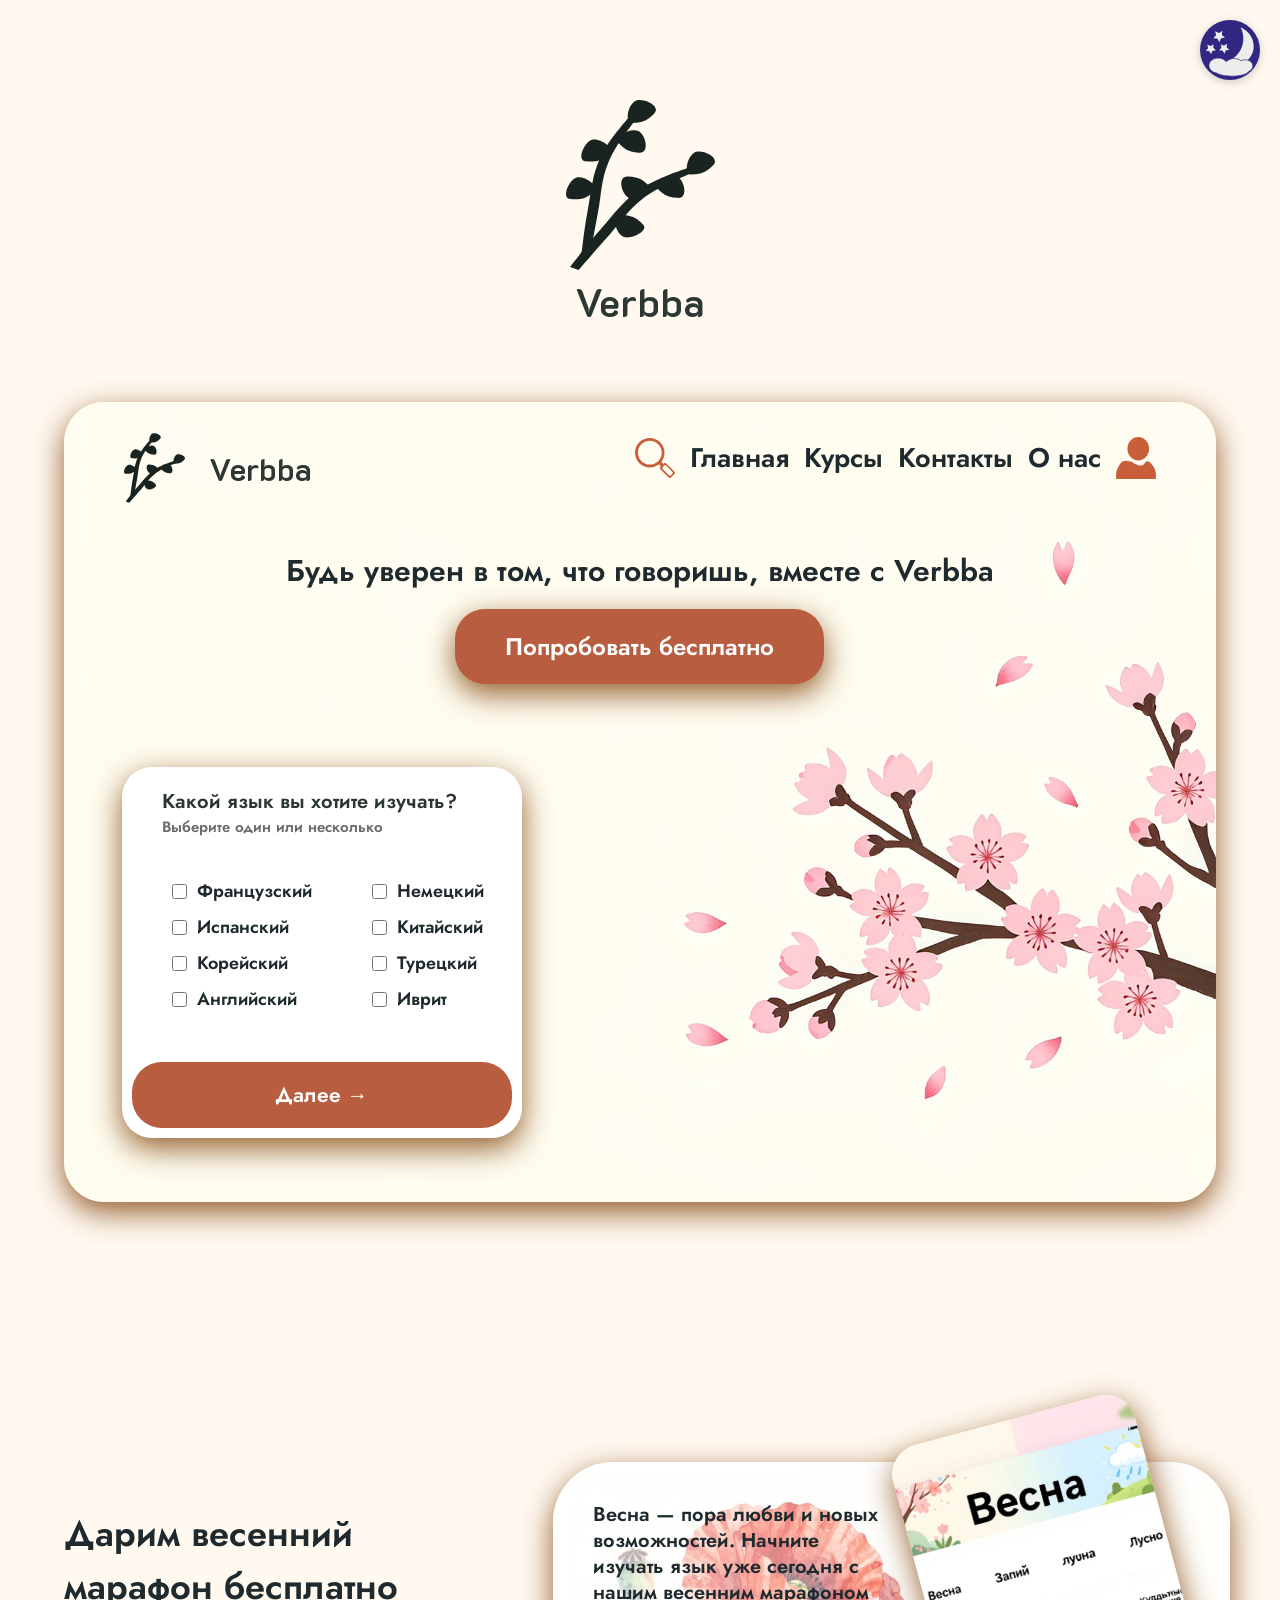
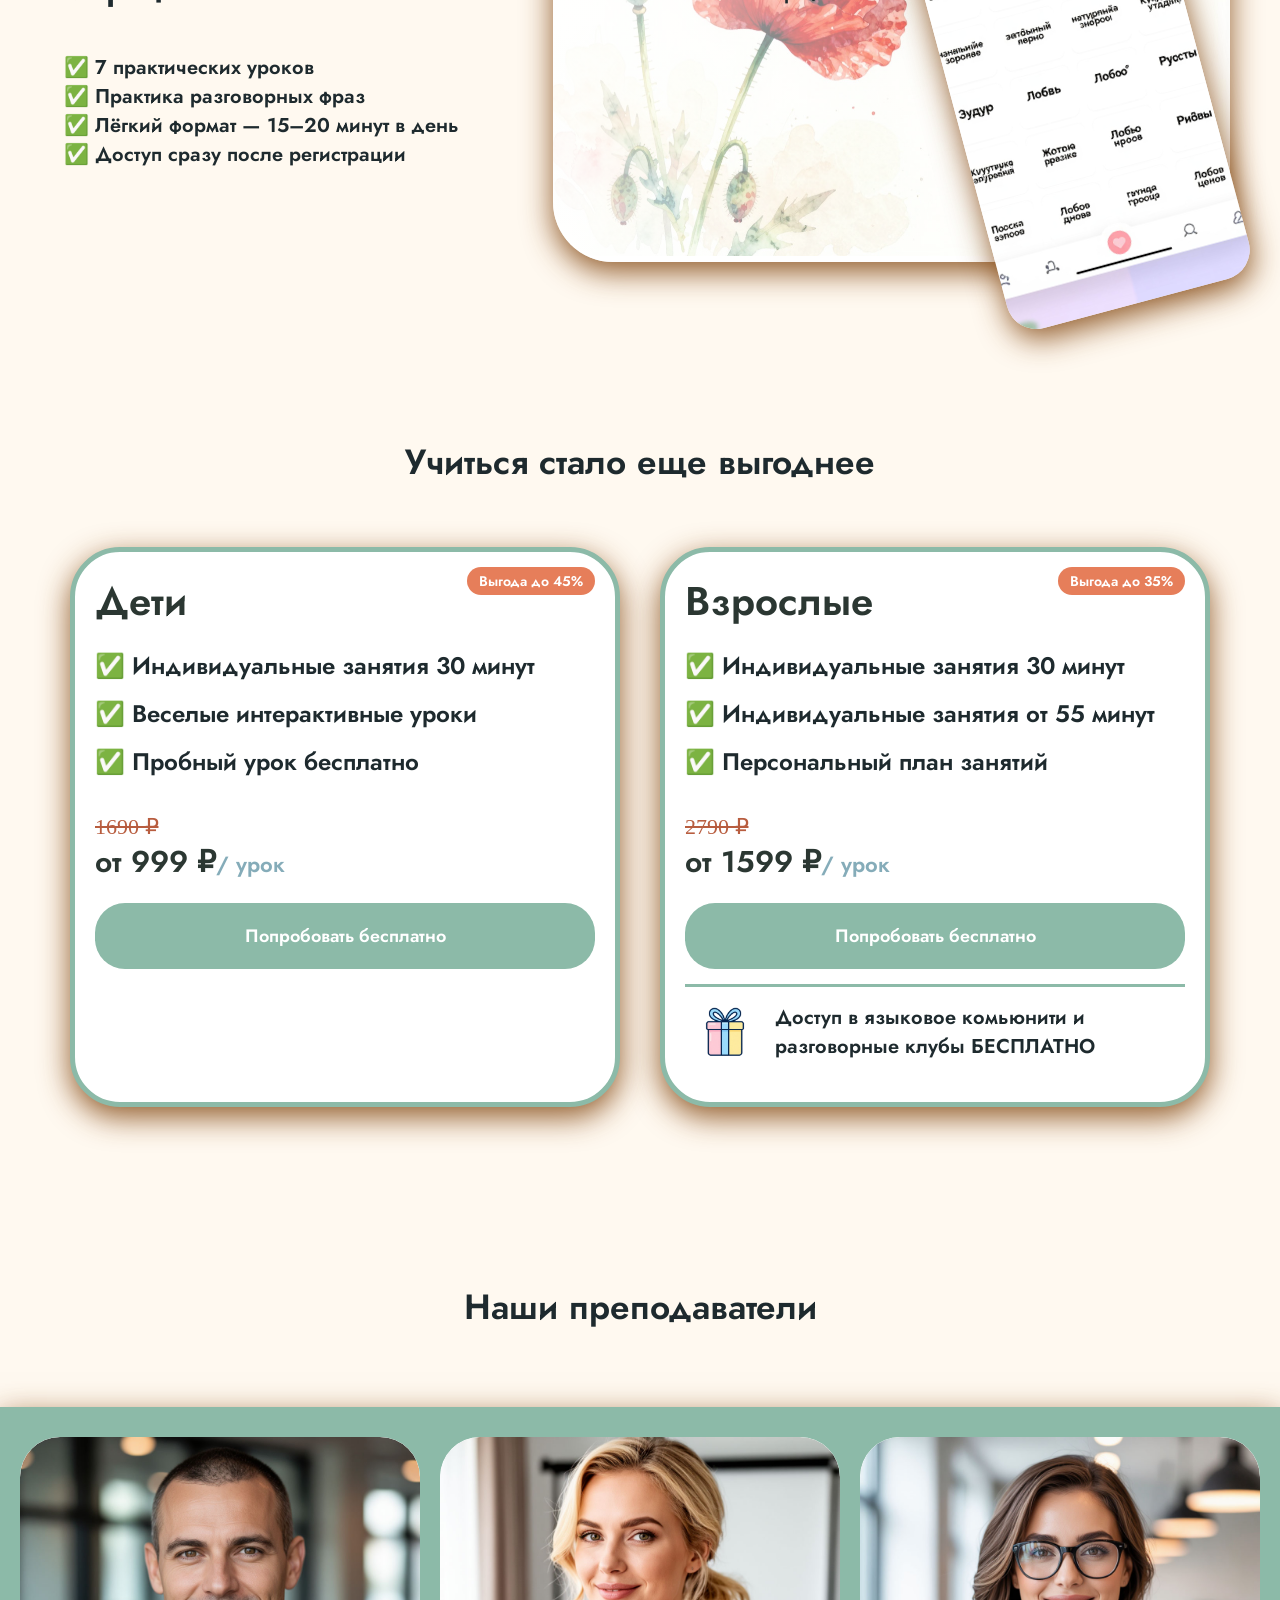
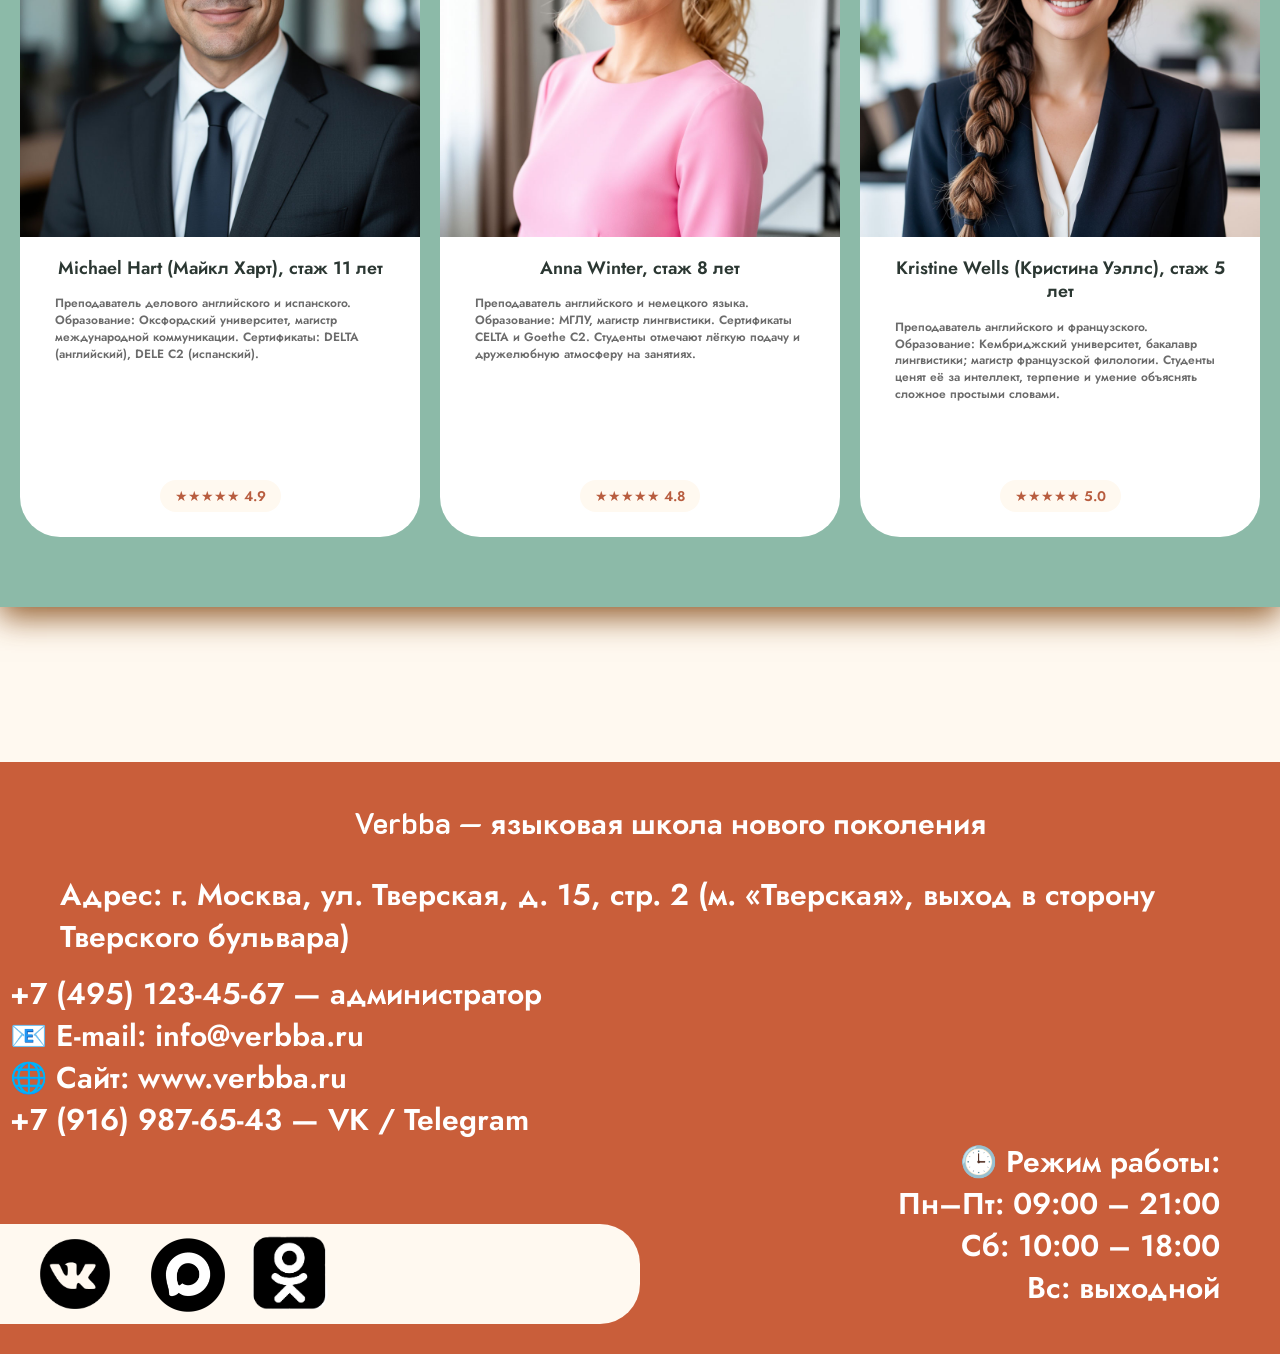
==== index.html @ 21a3dc84 "commit3" ====
<!DOCTYPE html>
<html lang="en">

<head>
    <meta charset="UTF-8">
    <meta name="viewport" content="width=device-width, initial-scale=1.0">
    <link rel="stylesheet" href="light/style.css" media="screen and (min-width: 1025px)">
    <link id="theme-css" rel="stylesheet" href="light/style.css">
    <link rel="stylesheet" href="light/tablet.css" media="screen and (min-width: 600px) and (max-width: 1024px)">
    <link rel="stylesheet" href="light/mobile.css" media="screen and (max-width: 599px)">
    
    <script src="tema.js"></script>
    <title>Майя Verbba~Главная</title>
</head>

<body>
    <img id="themeToggle" class="floating-theme-icon" src="img/vkltemn.svg" alt="Тема">

    <header>
        <div class="lakrica">
            <div class="logo"></div>
            <h1 class="name1">Verbba</h1>
        </div>
        <div class="hheadeer">
            <div class="navv">
                <div class="leftlogo">
                    <div class="logo2"></div>
                    <h2 class="name2">Verbba</h2>
                </div>
                <div class="burger-icon" id="burgerIcon">
                    <img src="img/burger.svg" alt="Меню">
                </div>
                <div class="navv-menu">
                    <ul>
                        <li><a href="#"><img src="img/searchh.svg"></a></li>
                        <li><a href="index.html">Главная</a></li>
                        <li><a href="courses.html">Курсы</a></li>
                        <li><a href="contact.html">Контакты</a></li>
                        <li><a href="aboutus.html">О нас</a></li>
                        <li><a href="person.html"><img src="img/usver.svg"></a></li>
                    </ul>
                </div>
            </div>

            <div id="menuPanel">
                <ul>
                    <li><a href="index.html">Главная</a></li>
                    <li><a href="courses.html">Курсы</a></li>
                    <li><a href="contact.html">Контакты</a></li>
                    <li><a href="aboutus.html">О нас</a></li>
                    <li><a href="person.html">Личный кабинет</a></li>
                </ul>
            </div>

            <div class="centcont">
                <h3 class="g">Будь уверен в том, что говоришь, вместе с Verbba</h3>
                <button class="poprob" onclick="location.href='person.html'">Попробовать бесплатно</button>
            </div>

            <div class="langform">
                <h4>Какой язык вы хотите изучать?</h4>
                <p class="subtitle">Выберите один или несколько</p>
                <div class="langrid">
                    <label class="checkboxx"><input type="checkbox" name="language" value="french"> Французский</label>
                    <label class="checkboxx"><input type="checkbox" name="language" value="german"> Немецкий</label>
                    <label class="checkboxx"><input type="checkbox" name="language" value="spanish"> Испанский</label>
                    <label class="checkboxx"><input type="checkbox" name="language" value="chinese"> Китайский</label>
                    <label class="checkboxx"><input type="checkbox" name="language" value="korean"> Корейский</label>
                    <label class="checkboxx"><input type="checkbox" name="language" value="turkish"> Турецкий</label>
                    <label class="checkboxx"><input type="checkbox" name="language" value="english"> Английский</label>
                    <label class="checkboxx"><input type="checkbox" name="language" value="hebrew"> Иврит</label>
                </div>
                <button class="next" onclick="location.href='courses.html'">Далее →</button>
            </div>
        </div>
    </header>

    <main>
        <div class="maraf">
            <div class="lefttxt">
                <h4 class="h4mar">Дарим весенний марафон бесплатно</h4>
                <div class="textt">
                    <p>✅ 7 практических уроков</p>
                    <p>✅ Практика разговорных фраз</p>
                    <p>✅ Лёгкий формат — 15–20 минут в день</p>
                    <p>✅ Доступ сразу после регистрации</p>
                </div>
            </div>
            <div class="marafon1">
                <div class="marafon2"></div>
                <div class="marafon-text">
                    <p>Весна — пора любви и новых возможностей. Начните изучать язык уже сегодня с нашим весенним
                        марафоном</p>
                </div>
            </div>
        </div>

        <h4 class="kartt">Учиться стало еще выгоднее</h4>
        <div class="kartochk">
            <div class="detikart1">
                <div class="flagg">Выгода до 45%</div>
                <h4 class="deti">Дети</h4>
                <div class="txtdeti">
                    <p>✅ Индивидуальные занятия 30 минут</p>
                    <p>✅ Веселые интерактивные уроки</p>
                    <p>✅ Пробный урок бесплатно</p>
                </div>
                <span class="zach">1690 ₽</span>
                <div class="price-group">
                    <span class="price">от 999 ₽</span>
                    <span class="urok">/ урок</span>
                </div>
                <button onclick="location.href='person.html'">Попробовать бесплатно</button>
            </div>
            <div class="vzroslkart2">
                <div class="flagg">Выгода до 35%</div>
                <div class="vzrosly">Взрослые</div>
                <div class="txtvz">
                    <p>✅ Индивидуальные занятия 30 минут</p>
                    <p>✅ Индивидуальные занятия от 55 минут</p>
                    <p>✅ Персональный план занятий</p>
                </div>
                <span class="zach">2790 ₽</span>
                <div class="price-group">
                    <span class="price">от 1599 ₽</span>
                    <span class="urok">/ урок</span>
                </div>
                <button onclick="location.href='person.html'">Попробовать бесплатно</button>
                <div class="fott">
                    <div class="gift"></div>
                    <p>Доступ в языковое комьюнити и разговорные клубы БЕСПЛАТНО</p>
                </div>
            </div>
        </div>

        <h4 class="tittleprep">Наши преподаватели</h4>
        <div class="prepsection">
            <div class="prepsection-track">
                <div class="prepkard">
                    <div class="prepphoto1"></div>
                    <div class="prepname">Michael Hart (Майкл Харт), стаж 11 лет</div>
                    <div class="prepnote">Преподаватель делового английского и испанского. Образование: Оксфордский
                        университет, магистр международной коммуникации. Сертификаты: DELTA (английский), DELE C2
                        (испанский).</div>
                    <div class="preprating">★★★★★ 4.9</div>
                </div>
                <div class="prepkard">
                    <div class="prepphoto2"></div>
                    <div class="prepname">Anna Winter, стаж 8 лет</div>
                    <div class="prepnote">Преподаватель английского и немецкого языка. Образование: МГЛУ, магистр
                        лингвистики. Сертификаты CELTA и Goethe C2. Студенты отмечают лёгкую подачу и дружелюбную
                        атмосферу на занятиях.</div>
                    <div class="preprating">★★★★★ 4.8</div>
                </div>
                <div class="prepkard">
                    <div class="prepphoto3"></div>
                    <div class="prepname">Kristine Wells (Кристина Уэллс), стаж 5 лет</div>
                    <div class="prepnote">Преподаватель английского и французского. Образование: Кембриджский
                        университет, бакалавр лингвистики; магистр французской филологии. Студенты ценят её за
                        интеллект, терпение и умение объяснять сложное простыми словами.</div>
                    <div class="preprating">★★★★★ 5.0</div>
                </div>
                <div class="prepkard">
                    <div class="prepphoto4"></div>
                    <div class="prepname">David Chen (Дэвид Чен), стаж 7 лет</div>
                    <div class="prepnote">Преподаватель китайского и английского языка. Образование: Пекинский
                        университет лингвистики. Сертификаты: HSK 6, TEFL. Студенты отмечают системный подход и
                        терпение.</div>
                    <div class="preprating">★★★★★ 4.9</div>
                </div>
                <div class="prepkard">
                    <div class="prepphoto5"></div>
                    <div class="prepname">Sophia Müller (София Мюллер), стаж 6 лет</div>
                    <div class="prepnote">Преподаватель немецкого и итальянского языка. Образование: Берлинский
                        университет им. Гумбольдта. Студенты ценят лёгкую подачу и индивидуальный подход.</div>
                    <div class="preprating">★★★★★ 4.7</div>
                </div>
            </div>
        </div>
    </main>

    <footer>
        <div class="footer-content">
            <p class="titlefoot">Verbba — языковая школа нового поколения</p>
            <p class="adress">Адрес: г. Москва, ул. Тверская, д. 15, стр. 2 (м. «Тверская», выход в сторону Тверского
                бульвара)</p>
            <p class="info">+7 (495) 123-45-67 — администратор<br>📧 E-mail: info@verbba.ru<br>🌐 Сайт:
                www.verbba.ru<br>+7 (916) 987-65-43 — VK / Telegram</p>
            <p class="rejim">🕒 Режим работы:<br>Пн–Пт: 09:00 – 21:00<br>Сб: 10:00 – 18:00<br>Вс: выходной</p>
        </div>
        <div class="lenta">
            <div class="VK"></div>
            <div class="Max"></div>
            <div class="odnokl"></div>
        </div>
    </footer>
</body>

</html>
---- light/style.css ----
* {
    margin: 0;
    padding: 0;
    box-sizing: border-box;
}

@font-face {
    font-family: 'k2d';
    src: url('../fonts/k2d-semibold.ttf') format('truetype');
    font-display: swap;
}

@font-face {
    font-family: 'jost';
    src: url('../fonts/jost-semibold.ttf') format('truetype');
    font-display: swap;
}

body {
    background-color: #FFF9F0;
    color: #1E2A2E;
    min-height: 100vh;
    display: flex;
    flex-direction: column;
    overflow-x: hidden;
}

.logo {
    background-image: url("../img/logosv.svg");
    width: 150px;
    height: 170px;
    background-position: center;
    background-repeat: no-repeat;
    background-size: contain;
    margin: 0 auto;
}

.navv-menu img,
.navv-menu2 img {
    width: 40px;
    height: auto;
    display: block;
    object-fit: contain;
}

/*--Одинаковая шапка для всего кроме главной--*/
.header2 {
    width: 100%;
    background: linear-gradient(135deg, rgba(255, 255, 255, 0.458), rgba(255, 255, 255, 0.501)), url('../img/landishy.jpeg');
    background-size: 100% auto;
    background-position: center top;
    background-repeat: no-repeat;
    padding: 30px 0;
}

.header2 .navv2 {
    max-width: 1400px;
    margin: 0 auto;
    padding: 0 20px;
    display: flex;
    align-items: center;
    justify-content: space-between;
    flex-wrap: wrap;
    gap: 20px;
}

.leftlogo2 {
    display: flex;
    align-items: center;
    gap: 15px;
}

.logo2 {
    background-image: url('../img/logosv.svg');
    height: 70px;
    width: 70px;
    background-repeat: no-repeat;
    background-size: contain;
}

.name2 {
    font-size: 32px;
    font-family: k2d;
    color: #2B3732;
}

.navv-menu2 ul {
    list-style: none;
    display: flex;
    gap: 25px;
    font-size: 20px;
    font-family: jost;
    padding: 0;
    margin: 0;
}

.navv-menu2 li {
    display: flex;
    align-items: center;
}

.navv-menu2 a {
    text-decoration: none;
    color: #1E2A2E;
}

.search-icon {
    width: 40px;
    height: 40px;
    background-image: url('../img/search.png');
    background-size: contain;
    background-repeat: no-repeat;
    background-position: center;
}

.user-icon {
    width: 40px;
    height: 40px;
    background-image: url('../img/user.png');
    background-size: contain;
    background-repeat: no-repeat;
    background-position: center;
}

/*Главная страница*/
.lakrica {
    text-align: center;
    margin-top: 100px;
    margin-bottom: 75px;
}

.lakrica img {
    width: 90px;
}

.name1 {
    font-family: k2d;
    color: #2B3732;
    font-size: 40px;
    margin-top: 5px;
}

.hheadeer {
    box-shadow: 0 10px 30px rgba(132, 71, 17, 0.884);
    background-image: url('../img/flowwii.png');
    height: 800px;
    width: 90%;
    margin: 55px auto;
    border-radius: 40px;
    background-repeat: no-repeat;
    background-size: cover;
    background-position: center;
    position: relative;
    display: flex;
    flex-direction: column;
}

/* навигация главной */
.navv {
    display: flex;
    align-items: center;
    justify-content: space-between;
    padding: 1px 30px 0 30px;
    flex-wrap: wrap;
}

.leftlogo {
    display: flex;
    align-items: center;
    gap: 15px;
    margin-top: 30px;
    margin-left: 30px;
}

.navv-menu ul {
    list-style: none;
    display: flex;
    gap: 15px;
    font-size: 27px;
    font-family: jost;
    margin-top: 10px;
    margin-right: 30px;
    padding: 0;
}

.navv-menu li {
    display: flex;
    align-items: center;
}

.navv-menu a {
    text-decoration: none;
    color: #1E2A2E;
}

/* центр главной */
.centcont {
    text-align: center;
    width: 70%;
    margin: 50px auto 0;
}

.g {
    font-size: 30px;
    font-family: jost;
    line-height: 1.2;
    margin-bottom: 15px;
}

.poprob {
    background-color: #B85D3F;
    color: white;
    border: none;
    padding: 20px 50px;
    margin-top: 5px;
    font-size: 24px;
    font-family: jost;
    border-radius: 30px;
    cursor: pointer;
    transition: background-color 0.3s;
    box-shadow: 0 10px 30px rgba(132, 71, 17, 0.884);
}

.poprob:hover {
    background-color: #9A4A32;
}

/* форма выбора языка на главной */
.langform {
    position: absolute;
    left: 5%;
    bottom: 8%;
    width: 40%;
    max-width: 400px;
    min-width: 200px;
    background: white;
    border-radius: 30px;
    padding: 10px;
    box-shadow: 0 10px 30px rgba(132, 71, 17, 0.884);
}

.langform h4 {
    font-family: jost;
    font-size: 20px;
    color: #2B3732;
    margin-top: 10px;
    margin-left: 30px;
}

.langform .subtitle {
    font-family: jost;
    font-size: 15px;
    color: #6B6B6B;
    margin-bottom: 5px;
    margin-left: 30px;
}

.langrid {
    display: flex;
    flex-wrap: wrap;
    gap: 10px 20px;
    margin-top: 40px;
    margin-bottom: 40px;
}

.checkboxx {
    display: flex;
    align-items: center;
    gap: 10px;
    font-family: jost;
    font-size: 18px;
    color: #1E2A2E;
    cursor: pointer;
    width: calc(50% - 10px);
}

.checkboxx input {
    margin-left: 40px;
    width: 15px;
    height: 15px;
    cursor: pointer;
    accent-color: #B85D3F;
}

.next {
    background-color: #B85D3F;
    color: white;
    border: none;
    padding: 18px 20px;
    margin-top: 10px;
    font-size: 21px;
    font-family: jost;
    border-radius: 30px;
    cursor: pointer;
    width: 100%;
    transition: background-color 0.3s;
}

.next:hover {
    background-color: #9A4A32;
}

/* марафон (главная) */
.maraf {
    margin: 125px auto;
    display: flex;
    gap: 60px;
    align-items: flex-start;
    justify-content: center;
}

.lefttxt {
    margin-left: 5%;
    margin-top: 125px;
    font-size: 20px;
    font-family: jost;
}

.h4mar {
    font-size: 36px;
}

.textt {
    margin-top: 40px;
}

.marafon1 {
    position: relative;
    background-color: #FFFFFF;
    background-image: url('../img/flowii.png');
    border-radius: 60px;
    width: 1000px;
    height: 400px;
    margin-right: 50px;
    margin-top: 80px;
    background-position: center;
    background-repeat: no-repeat;
    background-size: contain;
    box-shadow: 0 10px 30px rgba(132, 71, 17, 0.884);
}

.marafon1::before {
    content: '';
    position: absolute;
    top: 0;
    left: 0;
    width: 100%;
    height: 100%;
    background: linear-gradient(to right, rgba(255, 255, 255, 0.8), rgba(255, 255, 255, 0));
    border-radius: 60px;
    pointer-events: none;
}

.marafon2 {
    position: absolute;
    right: 5%;
    top: 50%;
    transform: translateY(-50%) rotate(-15deg);
    background-image: url('../img/phonemar');
    box-shadow: 0 10px 30px rgba(132, 71, 17, 0.884);
    background-size: cover;
    background-repeat: no-repeat;
    background-position: center;
    border-radius: 30px;
    pointer-events: none;
    z-index: 2;
    width: 250px;
    height: 500px;
}

.marafon-text {
    position: absolute;
    top: 40px;
    left: 40px;
    max-width: 300px;
    z-index: 30;
}

.marafon-text p {
    font-family: jost;
    font-size: 20px;
    color: #1E2A2E;
    line-height: 1.3;
    text-align: left;
    word-wrap: break-word;
}

/* карточки скидок (главная) */
.kartochk {
    margin-top: 60px;
    display: flex;
    justify-content: center;
    gap: 40px;
    flex-wrap: wrap;
}

.kartt {
    font-size: 35px;
    text-align: center;
    font-family: jost;
    margin-top: 175px;
}

.detikart1,
.vzroslkart2 {
    background-color: #FFFFFF;
    border: 5px solid #8CBAA8;
    border-radius: 50px;
    padding: 20px;
    width: 550px;
    height: 560px;
    box-shadow: 0 10px 30px rgba(132, 71, 17, 0.884);
    position: relative;
    display: flex;
    flex-direction: column;
}

.flagg {
    position: absolute;
    top: 15px;
    right: 20px;
    background-color: #E67E5A;
    color: white;
    padding: 4px 12px;
    border-radius: 40px;
    font-family: jost;
    font-size: 14px;
}

.deti,
.vzrosly {
    font-family: jost;
    font-size: 40px;
    color: #2B3732;
    margin-top: 0px;
    margin-left: 0;
    text-align: left;
}

.txtdeti p,
.txtvz p {
    font-family: jost;
    font-size: 24px;
    margin-top: 24px;
    line-height: 1.0;
    display: flex;
    align-items: center;
}

.zach {
    text-decoration: line-through;
    font-size: 22px;
    color: #B85D3F;
    display: block;
    margin-top: 40px;
}

.price-group {
    display: flex;
    align-items: baseline;
}

.price {
    font-family: jost;
    font-size: 30px;
    font-weight: bold;
    color: #2B3732;
}

.urok {
    font-family: jost;
    font-size: 22px;
    color: #85ACB9;
}

.detikart1 button,
.vzroslkart2 button {
    background-color: #8CBAA8;
    color: white;
    border: none;
    padding: 20px 30px;
    font-size: 18px;
    font-family: jost;
    border-radius: 30px;
    cursor: pointer;
    width: 100%;
    transition: background-color 0.3s;
    margin-top: 20px;
}

.detikart1 button:hover,
.vzroslkart2 button:hover {
    background-color: #7AA896;
}

.fott {
    margin-top: 15px;
    padding-top: 5px;
    border-top: 3px solid #8CBAA8;
    display: flex;
    align-items: center;
    gap: 10px;
    flex-wrap: wrap;
}

.gift {
    background-image: url('../img/giftt.png');
    width: 80px;
    height: 80px;
    background-size: contain;
    background-repeat: no-repeat;
}

.fott p {
    font-size: 20px;
    font-family: jost;
    flex: 1;
}

/* слайдер преподавателей */
.prepsection {
    margin: 75px 0;
    width: 100%;
    height: 800px;
    overflow-x: auto;
    overflow-y: hidden;
    scrollbar-width: thin;
    -webkit-overflow-scrolling: touch;
    background-color: #8CBAA8;
    padding: 30px 0 30px 20px;
    box-shadow: 0 10px 30px rgba(132, 71, 17, 0.884);
}

.tittleprep {
    font-size: 35px;
    text-align: center;
    font-family: jost;
    margin-top: 175px;
}

.prepsection-track {
    display: flex;
    flex-direction: row;
    gap: 20px;
    width: fit-content;
    padding-right: 20px;
}

.prepkard {
    flex-shrink: 0;
    width: 400px;
    height: 700px;
    background-color: #FFFFFF;
    border-radius: 40px;
    padding: 0 25px 25px 25px;
    text-align: center;
    overflow: hidden;
    display: flex;
    flex-direction: column;
}

.prepphoto1,.prepphoto2,.prepphoto3,.prepphoto4,.prepphoto5 {
    width: calc(100% + 50px);
    height: 400px;
    margin: 0 -25px 20px -25px;
    background-size: cover;
    background-position: center;
    background-repeat: no-repeat;
    border-radius: 40px 40px 0 0;
    flex-shrink: 0;
}

.prepphoto1 { background-image: url('../img/prepod1.jpg'); }
.prepphoto2 { background-image: url('../img/prepod2.jpg'); }
.prepphoto3 { background-image: url('../img/prepod3.jpg'); }
.prepphoto4 { background-image: url('../img/prepod4.jpg'); }
.prepphoto5 { background-image: url('../img/prepod5.jpg'); }

.prepname {
    font-family: jost;
    font-size: 18px;
    color: #2B3732;
    margin-bottom: 15px;
    line-height: 1.3;
    padding: 0 10px;
}

.prepnote {
    font-family: jost;
    font-size: 12px;
    color: #6B6B6B;
    margin-bottom: 20px;
    line-height: 1.4;
    text-align: left;
    padding: 0 10px;
    flex: 1;
}

.preprating {
    font-family: jost;
    font-size: 14px;
    color: #B85D3F;
    background-color: #FFF9F0;
    display: inline-block;
    padding: 6px 15px;
    border-radius: 30px;
    align-self: center;
}

/* ===== КУРСЫ ===== */
.coursses {
    max-width: none;
    margin: 80px auto;
}

.startsect {
    text-align: center;
    margin-bottom: 60px;
}

.tittlecours {
    font-family: jost;
    font-size: 54px;
    color: #2B3732;
    margin-bottom: 15px;
}

.courssub {
    font-family: jost;
    font-size: 30px;
    color: #6B6B6B;
}
.cursk {
    display: flex;
    flex-wrap: nowrap;
    justify-content: center;
    gap: 30px;
    overflow: visible;
    padding: 20px 0;
}

.karddcore {
    flex: 1 1 0;
    min-width: 280px;
    max-width: 480px;
    border-radius: 40px;
    padding: 40px;
    transition: transform 0.3s, box-shadow 0.3s;
    position: relative;
    background-size: cover;
    background-repeat: no-repeat;
    background-position: center;
    box-shadow: 0 10px 30px rgba(132, 71, 10, 0.84);
    height: auto;
    min-height: 600px;
}

.karddcore:hover {
    transform: scale(1.02);
    box-shadow: 0 15px 40px rgba(132, 71, 10, 0.9);
}

.eng1 { background: linear-gradient(rgba(224,255,252,0.5), rgba(210,234,255,0.5)), url(../img/english); background-size: cover; background-position: center; background-repeat: no-repeat; }
.eng2 { background: linear-gradient(rgba(224,255,252,0.5), rgba(210,234,255,0.5)), url(../img/eng2); background-size: cover; background-position: center; background-repeat: no-repeat; }
.eng3 { background: linear-gradient(rgba(224,255,252,0.5), rgba(210,234,255,0.5)), url(../img/eng3); background-size: cover; background-position: center; background-repeat: no-repeat; }
.chin1 { background: linear-gradient(rgba(224,255,252,0.5), rgba(210,234,255,0.5)), url(../img/chin1.avif); background-size: cover; background-position: center; background-repeat: no-repeat; }
.chin2 { background: linear-gradient(rgba(224,255,252,0.5), rgba(210,234,255,0.5)), url(../img/chin2.avif); background-size: cover; background-position: center; background-repeat: no-repeat; }
.chin3 { background: linear-gradient(rgba(224,255,252,0.5), rgba(210,234,255,0.5)), url(../img/chin3.avif); background-size: cover; background-position: center; background-repeat: no-repeat; }
.deutsch { background: linear-gradient(rgba(224,255,252,0.5), rgba(210,234,255,0.5)), url(../img/deutsch.avif); background-size: cover; background-position: center; background-repeat: no-repeat; }
.france { background: linear-gradient(rgba(224,255,252,0.5), rgba(210,234,255,0.5)), url(../img/france.avif); background-size: cover; background-position: center; background-repeat: no-repeat; }
.korea { background: linear-gradient(rgba(224,255,252,0.5), rgba(210,234,255,0.5)), url(../img/korea.avif); background-size: cover; background-position: center; background-repeat: no-repeat; }

.langcore {
    font-family: jost;
    font-size: 34px;
    color: #2B3732;
    margin-bottom: 15px;
}

.lvlcore {
    font-family: jost;
    font-size: 26px;
    color: #B85D3F;
}

.notecore p {
    font-family: jost;
    font-size: 26px;
    color: #243829;
    line-height: 1.1;
}

.pricecore {
    margin: 20px 0 20px;
    display: flex;
    align-items: baseline;
    flex-wrap: wrap;
}

.intprice {
    font-family: jost;
    font-size: 32px;
    font-weight: bold;
    color: #2B3732;
}

.droburok {
    font-family: jost;
    font-size: 24px;
    color: #6B6B6B;
}

.zapissbtn {
    background-color: #B85D3F;
    color: white;
    border: none;
    padding: 20px 20px;
    font-size: 28px;
    font-family: jost;
    border-radius: 40px;
    cursor: pointer;
    width: 90%;
    display: block;
    position: absolute;
    bottom: 50px;
    left: 30px;
}

.zapissbtn:hover {
    background-color: #9A4A32;
}

/* широкий блок китайского */
.chinaas {
    background: linear-gradient(135deg, #8CBAA8 0%, #6B9A86 100%);;
    padding: 60px 20px;
}
.contchina {
    max-width: 1400px;
    margin: 0 auto;
    text-align: center;
}
.tittlechina {
    font-family: jost;
    font-size: 42px;
    color: #FFFFFF;
    margin-bottom: 20px;
}
.whynote {
    font-family: jost;
    font-size: 30px;
    color: #FFF9F0;
    max-width: 1200px;
    margin: 0 auto 50px;
    line-height: 1.5;
}
.chiness {
    display: flex;
    flex-wrap: wrap;
    justify-content: center;
    gap: 40px;
    max-width: none;
}

/*Контакты*/
.contactpage {
    padding: 60px 0 0 0;
}
.contactboxx {
    max-width: 1200px;
    margin: 0 auto;
    display: flex;
    flex-wrap: wrap;
    justify-content: space-between;
    gap: 60px;
    padding: 0 20px;
}
.continfo {
    flex: 1;
    min-width: 280px;
}
.conttittle {
    font-family: jost;
    font-size: 48px;
    color: #2B3732;
    margin-bottom: 15px;
}
.contsub {
    font-family: jost;
    font-size: 18px;
    color: #6B6B6B;
    margin-bottom: 40px;
}
.infocont {
    margin-bottom: 40px;
}
.infotxt {
    margin-bottom: 25px;
}
.infolablee {
    font-family: jost;
    font-size: 14px;
    color: #85ACB9;
    margin-bottom: 5px;
}
.infoval {
    font-family: jost;
    font-size: 18px;
    color: #1E2A2E;
    margin-bottom: 5px;
}
.contactform {
    flex: 1;
    min-width: 280px;
    background-color: #FFFFFF;
    padding: 40px;
    border-radius: 30px;
    box-shadow: 0 10px 30px rgba(132, 71, 17, 0.1);
    border: 1px solid #E0D6C8;
}
.formtittle {
    font-family: jost;
    font-size: 32px;
    color: #2B3732;
    margin-bottom: 25px;
}
.forminput, .formtxtt {
    width: 100%;
    padding: 14px 18px;
    margin-bottom: 20px;
    font-family: jost;
    font-size: 16px;
    border: 1px solid #E0D6C8;
    border-radius: 20px;
    background-color: #FFF9F0;
    transition: border-color 0.3s;
}

.formbtn {
    background-color: #B85D3F;
    color: white;
    border: none;
    padding: 14px 28px;
    font-size: 18px;
    font-family: jost;
    border-radius: 40px;
    cursor: pointer;
    width: 100%;
    transition: background-color 0.3s;
}
.formbtn:hover {
    background-color: #9A4A32;
}

/*О нас*/
.aboutpage {
    max-width: 1400px;
    margin: 60px auto;
    padding: 0 20px;
}

.aboutblock1 {
    text-align: center;
    margin-bottom: 80px;
}

.tittleabout {
    font-family: jost;
    font-size: 52px;
    color: #2B3732;
    margin-bottom: 20px;
}

.aboutsub {
    font-family: jost;
    font-size: 20px;
    color: #6B6B6B;
    max-width: 900px;
    margin: 0 auto;
    line-height: 1.6;
}

.whysec {
    margin-bottom: 80px;
}

.tittlewhy {
    font-family: jost;
    font-size: 42px;
    color: #2B3732;
    text-align: center;
    margin-bottom: 50px;
}

.prosss {
    display: flex;
    flex-wrap: wrap;
    justify-content: center;
    gap: 40px;
}

.proscard {
    flex: 1;
    min-width: 280px;
    max-width: 380px;
    background-color: #FFFFFF;
    border-radius: 30px;
    padding: 35px;
    text-align: center;
    box-shadow: 0 10px 30px rgba(132, 71, 10, 0.84);
    transition: transform 0.3s;
}

.proscard:hover {
    transform: translateY(-5px);
}

.iconpros {
    font-size: 52px;
    margin-bottom: 20px;
}

.prostittle {
    font-family: jost;
    font-size: 24px;
    color: #2B3732;
    margin-bottom: 15px;
}

.kardtxt {
    font-family: jost;
    font-size: 16px;
    color: #6B6B6B;
    line-height: 1.5;
}

/* Отзывы */
.scrollotsuvy {
    margin: 80px 0;
    background-color: #8CBAA8;
    padding: 60px 20px;
}

.tittleotsuvy {
    font-family: jost;
    font-size: 42px;
    color: #FFFFFF;
    text-align: center;
    margin-bottom: 40px;
}

.contscroll {
    width: 100%;
    overflow-x: auto;
    overflow-y: hidden;
    scrollbar-width: thin;
    -webkit-overflow-scrolling: touch;
}

.contscroll::-webkit-scrollbar {
    height: 8px;
}

.contscroll::-webkit-scrollbar-track {
    background: #FFF9F0;
    border-radius: 10px;
}

.contscroll::-webkit-scrollbar-thumb {
    background: #6B9A86;
    border-radius: 10px;
}

.conttrakt {
    display: flex;
    flex-direction: row;
    gap: 30px;
    width: fit-content;
    padding: 0 20px;
}

.kardots {
    flex-shrink: 0;
    width: 350px;
    background-color: #FFFFFF;
    border-radius: 30px;
    padding: 30px;
    text-align: center;
    box-shadow: 0 10px 30px rgba(132, 71, 10, 0.84);
}

.cardhead {
    margin-bottom: 15px;
}

.iconuskard {
    width: 80px;
    height: 80px;
    margin: 0 auto 20px;
    background-image: url('../img/user.png');
    background-size: cover;
    background-position: center;
    background-repeat: no-repeat;
    border-radius: 50%;
}

.otsname h3 {
    font-family: jost;
    font-size: 22px;
    color: #2B3732;
    margin-bottom: 10px;
}

.txtots {
    font-family: jost;
    font-size: 14px;
    color: #1E2A2E;
    line-height: 1.5;
    margin-bottom: 15px;
}

.ratots {
    font-family: jost;
    font-size: 16px;
    color: #B85D3F;
}

/*Личный кабинет*/
.person {
    min-height: 70vh;
    display: flex;
    align-items: center;
    justify-content: center;
    padding: 60px 20px;
}

.forms-container {
    max-width: 800px;
    width: 100%;
    margin: 0 auto;
    display: flex;
    flex-wrap: wrap;
    gap: 40px;
    justify-content: center;
}

.formlogin, .formregister {
    flex: 2;
    min-width: 300px;
}

.logcard, .regcard {
    background-color: #FFFFFF;
    border-radius: 30px;
    padding: 40px;
    box-shadow: 0 10px 30px rgba(132, 71, 10, 0.84);
    height: 100%;
}
.tittlelog, .tittlereg {
     font-family: jost;
    font-size: 32px;
    color: #2B3732;
    text-align: center;
    margin-bottom: 10px;
}
.tittlecardlog, .tittlecardreg {
    font-family: jost;
    font-size: 32px;
    color: #2B3732;
    text-align: center;
    margin-bottom: 10px;
}

.allinputlog, .allinputreg {
    margin-bottom: 20px;
}

.allinputlog label, .allinputreg label {
    display: block;
    font-family: jost;
    font-size: 14px;
    color: #2B3732;
    margin-bottom: 6px;
}

.loginput, .reginput {
    width: 100%;
    padding: 12px 16px;
    font-family: jost;
    font-size: 15px;
    border: 1px solid #E0D6C8;
    border-radius: 20px;
    background-color: #FFF9F0;
    color: #1E2A2E;
    transition: border-color 0.3s;
}

.loginput:focus, .reginput:focus {
    outline: none;
    border-color: #B85D3F;
}

.submitlog, .submitreg {
    background-color: #B85D3F;
    color: white;
    border: none;
    padding: 12px 20px;
    font-size: 16px;
    font-family: jost;
    border-radius: 40px;
    cursor: pointer;
    width: 100%;
    transition: background-color 0.3s;
    margin-top: 10px;
}

.submitlog:hover, .submitreg:hover {
    background-color: #9A4A32;
}

.ssilkreg, .ssilklog {
    text-align: center;
    font-family: jost;
    font-size: 14px;
    color: #6B6B6B;
    margin-top: 20px;
}

.ssilkreg a, .ssilklog a {
    color: #B85D3F;
    text-decoration: none;
}

.ssilkreg a:hover, .ssilklog a:hover {
    text-decoration: underline;
}
/*Футер*/
footer {
    background-color: #C95E3A;
    color: #FFFFFF;
    width: 100%;
    margin-top: 80px;
    padding: 30px 0;
    position: relative;
}

.lenta {
    display: flex;
    align-items: center;
    gap: 20px;
    background-color: #FFF9F0;
    width: 50%;
    height: 100px;
    border-radius: 0 40px 40px 0;
    padding: 0 20px;
    position: absolute;
    bottom: 30px;
    left: 0;
}

.footer-content {
    max-width: 1400px;
    margin: 0 auto;
    position: relative;
    z-index: 2;
}

footer .titlefoot {
    font-size: 30px;
    font-family: k2d, jost;
    margin-top: 10px;
    text-align: center;
}
footer .info {
    font-size: 30px;
    font-family: jost;
    margin: 0 10px;
    min-width: 50px;
    line-height: 1.4;
}

.VK {
    background-image: url('../img/VK.png');
    width: 110px;
    height: 110px;
    background-size: contain;
    background-repeat: no-repeat;
    background-position: center;
}

.Max {
    background-image: url('../img/icon-max-bl.png');
    width: 75px;
    height: 75px;
    background-size: contain;
    background-repeat: no-repeat;
    background-position: center;
}

.odnokl {
    background-image: url('../img/odnokl.png');
    width: 90px;
    height: 90px;
    background-size: contain;
    background-repeat: no-repeat;
    background-position: center;
}

footer p {
    font-size: 30px;
    font-family: jost;
    margin-bottom: 15px;
    margin-left: 60px;
    line-height: 1.4;
}

.rejim {
    text-align: right;
    margin-right: 60px;
}

.adress {
    margin-top: 30px;
}

.info {
    margin-top: 20px;
}
/* Кнопка переключения темы с иконкой */
.floating-theme-icon {
    position: fixed;
    top: 20px;
    right: 20px;
    width: 60px;
    height: 60px;
    cursor: pointer;
    z-index: 99999;
    transition: transform 0.3s ease;
    background: transparent;
    border: none;
    box-shadow: none;
    filter: drop-shadow(0 2px 5px rgba(0,0,0,0.2));
}

.floating-theme-icon:hover {
    transform: scale(1.2);
}
/* ===== ИКОНКИ В НАВИГАЦИИ ===== */
.navv-menu img,
.navv-menu2 img {
    width: 40px;
    height: auto;
    display: block;
    object-fit: contain;
}
/* Базовые стили (Десктоп > 768px) */
.navv {
    position: relative; /* Чтобы мобильное меню позиционировалось относительно шапки */
}
.burger-icon {
    display: none; /* Скрыт на десктопе */
}
#menuPanel {
    display: none; /* Скрыт на десктопе */
}
.navv-menu ul {
    display: flex; /* Десктопное меню видно */
}

/* Мобильная версия (<= 768px) */
@media (max-width: 768px) {
    .navv-menu ul {
        display: none; /* Прячем горизонтальное меню */
    }
    .burger-icon {
        display: block; /* Показываем бургер */
        cursor: pointer;
    }
    #menuPanel {
        position: absolute;
        top: 100%;
        left: 0;
        width: 100%;
        background: #FFF9F0;
        box-shadow: 0 5px 15px rgba(0,0,0,0.1);
        z-index: 100;
        display: none; /* Скрыто по умолчанию */
    }
    #menuPanel.active {
        display: block; /* Показываем, когда JS добавляет класс .active */
    }
    #menuPanel ul {
        list-style: none;
        padding: 20px;
        display: flex;
        flex-direction: column;
        gap: 15px;
    }
    #menuPanel a {
        text-decoration: none;
        color: #1E2A2E;
        font-size: 18px;
        font-family: jost;
        display: block;
        padding: 5px 0;
    }
}
---- light/style.css ----
* {
    margin: 0;
    padding: 0;
    box-sizing: border-box;
}

@font-face {
    font-family: 'k2d';
    src: url('../fonts/k2d-semibold.ttf') format('truetype');
    font-display: swap;
}

@font-face {
    font-family: 'jost';
    src: url('../fonts/jost-semibold.ttf') format('truetype');
    font-display: swap;
}

body {
    background-color: #FFF9F0;
    color: #1E2A2E;
    min-height: 100vh;
    display: flex;
    flex-direction: column;
    overflow-x: hidden;
}

.logo {
    background-image: url("../img/logosv.svg");
    width: 150px;
    height: 170px;
    background-position: center;
    background-repeat: no-repeat;
    background-size: contain;
    margin: 0 auto;
}

.navv-menu img,
.navv-menu2 img {
    width: 40px;
    height: auto;
    display: block;
    object-fit: contain;
}

/*--Одинаковая шапка для всего кроме главной--*/
.header2 {
    width: 100%;
    background: linear-gradient(135deg, rgba(255, 255, 255, 0.458), rgba(255, 255, 255, 0.501)), url('../img/landishy.jpeg');
    background-size: 100% auto;
    background-position: center top;
    background-repeat: no-repeat;
    padding: 30px 0;
}

.header2 .navv2 {
    max-width: 1400px;
    margin: 0 auto;
    padding: 0 20px;
    display: flex;
    align-items: center;
    justify-content: space-between;
    flex-wrap: wrap;
    gap: 20px;
}

.leftlogo2 {
    display: flex;
    align-items: center;
    gap: 15px;
}

.logo2 {
    background-image: url('../img/logosv.svg');
    height: 70px;
    width: 70px;
    background-repeat: no-repeat;
    background-size: contain;
}

.name2 {
    font-size: 32px;
    font-family: k2d;
    color: #2B3732;
}

.navv-menu2 ul {
    list-style: none;
    display: flex;
    gap: 25px;
    font-size: 20px;
    font-family: jost;
    padding: 0;
    margin: 0;
}

.navv-menu2 li {
    display: flex;
    align-items: center;
}

.navv-menu2 a {
    text-decoration: none;
    color: #1E2A2E;
}

.search-icon {
    width: 40px;
    height: 40px;
    background-image: url('../img/search.png');
    background-size: contain;
    background-repeat: no-repeat;
    background-position: center;
}

.user-icon {
    width: 40px;
    height: 40px;
    background-image: url('../img/user.png');
    background-size: contain;
    background-repeat: no-repeat;
    background-position: center;
}

/*Главная страница*/
.lakrica {
    text-align: center;
    margin-top: 100px;
    margin-bottom: 75px;
}

.lakrica img {
    width: 90px;
}

.name1 {
    font-family: k2d;
    color: #2B3732;
    font-size: 40px;
    margin-top: 5px;
}

.hheadeer {
    box-shadow: 0 10px 30px rgba(132, 71, 17, 0.884);
    background-image: url('../img/flowwii.png');
    height: 800px;
    width: 90%;
    margin: 55px auto;
    border-radius: 40px;
    background-repeat: no-repeat;
    background-size: cover;
    background-position: center;
    position: relative;
    display: flex;
    flex-direction: column;
}

/* навигация главной */
.navv {
    display: flex;
    align-items: center;
    justify-content: space-between;
    padding: 1px 30px 0 30px;
    flex-wrap: wrap;
}

.leftlogo {
    display: flex;
    align-items: center;
    gap: 15px;
    margin-top: 30px;
    margin-left: 30px;
}

.navv-menu ul {
    list-style: none;
    display: flex;
    gap: 15px;
    font-size: 27px;
    font-family: jost;
    margin-top: 10px;
    margin-right: 30px;
    padding: 0;
}

.navv-menu li {
    display: flex;
    align-items: center;
}

.navv-menu a {
    text-decoration: none;
    color: #1E2A2E;
}

/* центр главной */
.centcont {
    text-align: center;
    width: 70%;
    margin: 50px auto 0;
}

.g {
    font-size: 30px;
    font-family: jost;
    line-height: 1.2;
    margin-bottom: 15px;
}

.poprob {
    background-color: #B85D3F;
    color: white;
    border: none;
    padding: 20px 50px;
    margin-top: 5px;
    font-size: 24px;
    font-family: jost;
    border-radius: 30px;
    cursor: pointer;
    transition: background-color 0.3s;
    box-shadow: 0 10px 30px rgba(132, 71, 17, 0.884);
}

.poprob:hover {
    background-color: #9A4A32;
}

/* форма выбора языка на главной */
.langform {
    position: absolute;
    left: 5%;
    bottom: 8%;
    width: 40%;
    max-width: 400px;
    min-width: 200px;
    background: white;
    border-radius: 30px;
    padding: 10px;
    box-shadow: 0 10px 30px rgba(132, 71, 17, 0.884);
}

.langform h4 {
    font-family: jost;
    font-size: 20px;
    color: #2B3732;
    margin-top: 10px;
    margin-left: 30px;
}

.langform .subtitle {
    font-family: jost;
    font-size: 15px;
    color: #6B6B6B;
    margin-bottom: 5px;
    margin-left: 30px;
}

.langrid {
    display: flex;
    flex-wrap: wrap;
    gap: 10px 20px;
    margin-top: 40px;
    margin-bottom: 40px;
}

.checkboxx {
    display: flex;
    align-items: center;
    gap: 10px;
    font-family: jost;
    font-size: 18px;
    color: #1E2A2E;
    cursor: pointer;
    width: calc(50% - 10px);
}

.checkboxx input {
    margin-left: 40px;
    width: 15px;
    height: 15px;
    cursor: pointer;
    accent-color: #B85D3F;
}

.next {
    background-color: #B85D3F;
    color: white;
    border: none;
    padding: 18px 20px;
    margin-top: 10px;
    font-size: 21px;
    font-family: jost;
    border-radius: 30px;
    cursor: pointer;
    width: 100%;
    transition: background-color 0.3s;
}

.next:hover {
    background-color: #9A4A32;
}

/* марафон (главная) */
.maraf {
    margin: 125px auto;
    display: flex;
    gap: 60px;
    align-items: flex-start;
    justify-content: center;
}

.lefttxt {
    margin-left: 5%;
    margin-top: 125px;
    font-size: 20px;
    font-family: jost;
}

.h4mar {
    font-size: 36px;
}

.textt {
    margin-top: 40px;
}

.marafon1 {
    position: relative;
    background-color: #FFFFFF;
    background-image: url('../img/flowii.png');
    border-radius: 60px;
    width: 1000px;
    height: 400px;
    margin-right: 50px;
    margin-top: 80px;
    background-position: center;
    background-repeat: no-repeat;
    background-size: contain;
    box-shadow: 0 10px 30px rgba(132, 71, 17, 0.884);
}

.marafon1::before {
    content: '';
    position: absolute;
    top: 0;
    left: 0;
    width: 100%;
    height: 100%;
    background: linear-gradient(to right, rgba(255, 255, 255, 0.8), rgba(255, 255, 255, 0));
    border-radius: 60px;
    pointer-events: none;
}

.marafon2 {
    position: absolute;
    right: 5%;
    top: 50%;
    transform: translateY(-50%) rotate(-15deg);
    background-image: url('../img/phonemar');
    box-shadow: 0 10px 30px rgba(132, 71, 17, 0.884);
    background-size: cover;
    background-repeat: no-repeat;
    background-position: center;
    border-radius: 30px;
    pointer-events: none;
    z-index: 2;
    width: 250px;
    height: 500px;
}

.marafon-text {
    position: absolute;
    top: 40px;
    left: 40px;
    max-width: 300px;
    z-index: 30;
}

.marafon-text p {
    font-family: jost;
    font-size: 20px;
    color: #1E2A2E;
    line-height: 1.3;
    text-align: left;
    word-wrap: break-word;
}

/* карточки скидок (главная) */
.kartochk {
    margin-top: 60px;
    display: flex;
    justify-content: center;
    gap: 40px;
    flex-wrap: wrap;
}

.kartt {
    font-size: 35px;
    text-align: center;
    font-family: jost;
    margin-top: 175px;
}

.detikart1,
.vzroslkart2 {
    background-color: #FFFFFF;
    border: 5px solid #8CBAA8;
    border-radius: 50px;
    padding: 20px;
    width: 550px;
    height: 560px;
    box-shadow: 0 10px 30px rgba(132, 71, 17, 0.884);
    position: relative;
    display: flex;
    flex-direction: column;
}

.flagg {
    position: absolute;
    top: 15px;
    right: 20px;
    background-color: #E67E5A;
    color: white;
    padding: 4px 12px;
    border-radius: 40px;
    font-family: jost;
    font-size: 14px;
}

.deti,
.vzrosly {
    font-family: jost;
    font-size: 40px;
    color: #2B3732;
    margin-top: 0px;
    margin-left: 0;
    text-align: left;
}

.txtdeti p,
.txtvz p {
    font-family: jost;
    font-size: 24px;
    margin-top: 24px;
    line-height: 1.0;
    display: flex;
    align-items: center;
}

.zach {
    text-decoration: line-through;
    font-size: 22px;
    color: #B85D3F;
    display: block;
    margin-top: 40px;
}

.price-group {
    display: flex;
    align-items: baseline;
}

.price {
    font-family: jost;
    font-size: 30px;
    font-weight: bold;
    color: #2B3732;
}

.urok {
    font-family: jost;
    font-size: 22px;
    color: #85ACB9;
}

.detikart1 button,
.vzroslkart2 button {
    background-color: #8CBAA8;
    color: white;
    border: none;
    padding: 20px 30px;
    font-size: 18px;
    font-family: jost;
    border-radius: 30px;
    cursor: pointer;
    width: 100%;
    transition: background-color 0.3s;
    margin-top: 20px;
}

.detikart1 button:hover,
.vzroslkart2 button:hover {
    background-color: #7AA896;
}

.fott {
    margin-top: 15px;
    padding-top: 5px;
    border-top: 3px solid #8CBAA8;
    display: flex;
    align-items: center;
    gap: 10px;
    flex-wrap: wrap;
}

.gift {
    background-image: url('../img/giftt.png');
    width: 80px;
    height: 80px;
    background-size: contain;
    background-repeat: no-repeat;
}

.fott p {
    font-size: 20px;
    font-family: jost;
    flex: 1;
}

/* слайдер преподавателей */
.prepsection {
    margin: 75px 0;
    width: 100%;
    height: 800px;
    overflow-x: auto;
    overflow-y: hidden;
    scrollbar-width: thin;
    -webkit-overflow-scrolling: touch;
    background-color: #8CBAA8;
    padding: 30px 0 30px 20px;
    box-shadow: 0 10px 30px rgba(132, 71, 17, 0.884);
}

.tittleprep {
    font-size: 35px;
    text-align: center;
    font-family: jost;
    margin-top: 175px;
}

.prepsection-track {
    display: flex;
    flex-direction: row;
    gap: 20px;
    width: fit-content;
    padding-right: 20px;
}

.prepkard {
    flex-shrink: 0;
    width: 400px;
    height: 700px;
    background-color: #FFFFFF;
    border-radius: 40px;
    padding: 0 25px 25px 25px;
    text-align: center;
    overflow: hidden;
    display: flex;
    flex-direction: column;
}

.prepphoto1,.prepphoto2,.prepphoto3,.prepphoto4,.prepphoto5 {
    width: calc(100% + 50px);
    height: 400px;
    margin: 0 -25px 20px -25px;
    background-size: cover;
    background-position: center;
    background-repeat: no-repeat;
    border-radius: 40px 40px 0 0;
    flex-shrink: 0;
}

.prepphoto1 { background-image: url('../img/prepod1.jpg'); }
.prepphoto2 { background-image: url('../img/prepod2.jpg'); }
.prepphoto3 { background-image: url('../img/prepod3.jpg'); }
.prepphoto4 { background-image: url('../img/prepod4.jpg'); }
.prepphoto5 { background-image: url('../img/prepod5.jpg'); }

.prepname {
    font-family: jost;
    font-size: 18px;
    color: #2B3732;
    margin-bottom: 15px;
    line-height: 1.3;
    padding: 0 10px;
}

.prepnote {
    font-family: jost;
    font-size: 12px;
    color: #6B6B6B;
    margin-bottom: 20px;
    line-height: 1.4;
    text-align: left;
    padding: 0 10px;
    flex: 1;
}

.preprating {
    font-family: jost;
    font-size: 14px;
    color: #B85D3F;
    background-color: #FFF9F0;
    display: inline-block;
    padding: 6px 15px;
    border-radius: 30px;
    align-self: center;
}

/* ===== КУРСЫ ===== */
.coursses {
    max-width: none;
    margin: 80px auto;
}

.startsect {
    text-align: center;
    margin-bottom: 60px;
}

.tittlecours {
    font-family: jost;
    font-size: 54px;
    color: #2B3732;
    margin-bottom: 15px;
}

.courssub {
    font-family: jost;
    font-size: 30px;
    color: #6B6B6B;
}
.cursk {
    display: flex;
    flex-wrap: nowrap;
    justify-content: center;
    gap: 30px;
    overflow: visible;
    padding: 20px 0;
}

.karddcore {
    flex: 1 1 0;
    min-width: 280px;
    max-width: 480px;
    border-radius: 40px;
    padding: 40px;
    transition: transform 0.3s, box-shadow 0.3s;
    position: relative;
    background-size: cover;
    background-repeat: no-repeat;
    background-position: center;
    box-shadow: 0 10px 30px rgba(132, 71, 10, 0.84);
    height: auto;
    min-height: 600px;
}

.karddcore:hover {
    transform: scale(1.02);
    box-shadow: 0 15px 40px rgba(132, 71, 10, 0.9);
}

.eng1 { background: linear-gradient(rgba(224,255,252,0.5), rgba(210,234,255,0.5)), url(../img/english); background-size: cover; background-position: center; background-repeat: no-repeat; }
.eng2 { background: linear-gradient(rgba(224,255,252,0.5), rgba(210,234,255,0.5)), url(../img/eng2); background-size: cover; background-position: center; background-repeat: no-repeat; }
.eng3 { background: linear-gradient(rgba(224,255,252,0.5), rgba(210,234,255,0.5)), url(../img/eng3); background-size: cover; background-position: center; background-repeat: no-repeat; }
.chin1 { background: linear-gradient(rgba(224,255,252,0.5), rgba(210,234,255,0.5)), url(../img/chin1.avif); background-size: cover; background-position: center; background-repeat: no-repeat; }
.chin2 { background: linear-gradient(rgba(224,255,252,0.5), rgba(210,234,255,0.5)), url(../img/chin2.avif); background-size: cover; background-position: center; background-repeat: no-repeat; }
.chin3 { background: linear-gradient(rgba(224,255,252,0.5), rgba(210,234,255,0.5)), url(../img/chin3.avif); background-size: cover; background-position: center; background-repeat: no-repeat; }
.deutsch { background: linear-gradient(rgba(224,255,252,0.5), rgba(210,234,255,0.5)), url(../img/deutsch.avif); background-size: cover; background-position: center; background-repeat: no-repeat; }
.france { background: linear-gradient(rgba(224,255,252,0.5), rgba(210,234,255,0.5)), url(../img/france.avif); background-size: cover; background-position: center; background-repeat: no-repeat; }
.korea { background: linear-gradient(rgba(224,255,252,0.5), rgba(210,234,255,0.5)), url(../img/korea.avif); background-size: cover; background-position: center; background-repeat: no-repeat; }

.langcore {
    font-family: jost;
    font-size: 34px;
    color: #2B3732;
    margin-bottom: 15px;
}

.lvlcore {
    font-family: jost;
    font-size: 26px;
    color: #B85D3F;
}

.notecore p {
    font-family: jost;
    font-size: 26px;
    color: #243829;
    line-height: 1.1;
}

.pricecore {
    margin: 20px 0 20px;
    display: flex;
    align-items: baseline;
    flex-wrap: wrap;
}

.intprice {
    font-family: jost;
    font-size: 32px;
    font-weight: bold;
    color: #2B3732;
}

.droburok {
    font-family: jost;
    font-size: 24px;
    color: #6B6B6B;
}

.zapissbtn {
    background-color: #B85D3F;
    color: white;
    border: none;
    padding: 20px 20px;
    font-size: 28px;
    font-family: jost;
    border-radius: 40px;
    cursor: pointer;
    width: 90%;
    display: block;
    position: absolute;
    bottom: 50px;
    left: 30px;
}

.zapissbtn:hover {
    background-color: #9A4A32;
}

/* широкий блок китайского */
.chinaas {
    background: linear-gradient(135deg, #8CBAA8 0%, #6B9A86 100%);;
    padding: 60px 20px;
}
.contchina {
    max-width: 1400px;
    margin: 0 auto;
    text-align: center;
}
.tittlechina {
    font-family: jost;
    font-size: 42px;
    color: #FFFFFF;
    margin-bottom: 20px;
}
.whynote {
    font-family: jost;
    font-size: 30px;
    color: #FFF9F0;
    max-width: 1200px;
    margin: 0 auto 50px;
    line-height: 1.5;
}
.chiness {
    display: flex;
    flex-wrap: wrap;
    justify-content: center;
    gap: 40px;
    max-width: none;
}

/*Контакты*/
.contactpage {
    padding: 60px 0 0 0;
}
.contactboxx {
    max-width: 1200px;
    margin: 0 auto;
    display: flex;
    flex-wrap: wrap;
    justify-content: space-between;
    gap: 60px;
    padding: 0 20px;
}
.continfo {
    flex: 1;
    min-width: 280px;
}
.conttittle {
    font-family: jost;
    font-size: 48px;
    color: #2B3732;
    margin-bottom: 15px;
}
.contsub {
    font-family: jost;
    font-size: 18px;
    color: #6B6B6B;
    margin-bottom: 40px;
}
.infocont {
    margin-bottom: 40px;
}
.infotxt {
    margin-bottom: 25px;
}
.infolablee {
    font-family: jost;
    font-size: 14px;
    color: #85ACB9;
    margin-bottom: 5px;
}
.infoval {
    font-family: jost;
    font-size: 18px;
    color: #1E2A2E;
    margin-bottom: 5px;
}
.contactform {
    flex: 1;
    min-width: 280px;
    background-color: #FFFFFF;
    padding: 40px;
    border-radius: 30px;
    box-shadow: 0 10px 30px rgba(132, 71, 17, 0.1);
    border: 1px solid #E0D6C8;
}
.formtittle {
    font-family: jost;
    font-size: 32px;
    color: #2B3732;
    margin-bottom: 25px;
}
.forminput, .formtxtt {
    width: 100%;
    padding: 14px 18px;
    margin-bottom: 20px;
    font-family: jost;
    font-size: 16px;
    border: 1px solid #E0D6C8;
    border-radius: 20px;
    background-color: #FFF9F0;
    transition: border-color 0.3s;
}

.formbtn {
    background-color: #B85D3F;
    color: white;
    border: none;
    padding: 14px 28px;
    font-size: 18px;
    font-family: jost;
    border-radius: 40px;
    cursor: pointer;
    width: 100%;
    transition: background-color 0.3s;
}
.formbtn:hover {
    background-color: #9A4A32;
}

/*О нас*/
.aboutpage {
    max-width: 1400px;
    margin: 60px auto;
    padding: 0 20px;
}

.aboutblock1 {
    text-align: center;
    margin-bottom: 80px;
}

.tittleabout {
    font-family: jost;
    font-size: 52px;
    color: #2B3732;
    margin-bottom: 20px;
}

.aboutsub {
    font-family: jost;
    font-size: 20px;
    color: #6B6B6B;
    max-width: 900px;
    margin: 0 auto;
    line-height: 1.6;
}

.whysec {
    margin-bottom: 80px;
}

.tittlewhy {
    font-family: jost;
    font-size: 42px;
    color: #2B3732;
    text-align: center;
    margin-bottom: 50px;
}

.prosss {
    display: flex;
    flex-wrap: wrap;
    justify-content: center;
    gap: 40px;
}

.proscard {
    flex: 1;
    min-width: 280px;
    max-width: 380px;
    background-color: #FFFFFF;
    border-radius: 30px;
    padding: 35px;
    text-align: center;
    box-shadow: 0 10px 30px rgba(132, 71, 10, 0.84);
    transition: transform 0.3s;
}

.proscard:hover {
    transform: translateY(-5px);
}

.iconpros {
    font-size: 52px;
    margin-bottom: 20px;
}

.prostittle {
    font-family: jost;
    font-size: 24px;
    color: #2B3732;
    margin-bottom: 15px;
}

.kardtxt {
    font-family: jost;
    font-size: 16px;
    color: #6B6B6B;
    line-height: 1.5;
}

/* Отзывы */
.scrollotsuvy {
    margin: 80px 0;
    background-color: #8CBAA8;
    padding: 60px 20px;
}

.tittleotsuvy {
    font-family: jost;
    font-size: 42px;
    color: #FFFFFF;
    text-align: center;
    margin-bottom: 40px;
}

.contscroll {
    width: 100%;
    overflow-x: auto;
    overflow-y: hidden;
    scrollbar-width: thin;
    -webkit-overflow-scrolling: touch;
}

.contscroll::-webkit-scrollbar {
    height: 8px;
}

.contscroll::-webkit-scrollbar-track {
    background: #FFF9F0;
    border-radius: 10px;
}

.contscroll::-webkit-scrollbar-thumb {
    background: #6B9A86;
    border-radius: 10px;
}

.conttrakt {
    display: flex;
    flex-direction: row;
    gap: 30px;
    width: fit-content;
    padding: 0 20px;
}

.kardots {
    flex-shrink: 0;
    width: 350px;
    background-color: #FFFFFF;
    border-radius: 30px;
    padding: 30px;
    text-align: center;
    box-shadow: 0 10px 30px rgba(132, 71, 10, 0.84);
}

.cardhead {
    margin-bottom: 15px;
}

.iconuskard {
    width: 80px;
    height: 80px;
    margin: 0 auto 20px;
    background-image: url('../img/user.png');
    background-size: cover;
    background-position: center;
    background-repeat: no-repeat;
    border-radius: 50%;
}

.otsname h3 {
    font-family: jost;
    font-size: 22px;
    color: #2B3732;
    margin-bottom: 10px;
}

.txtots {
    font-family: jost;
    font-size: 14px;
    color: #1E2A2E;
    line-height: 1.5;
    margin-bottom: 15px;
}

.ratots {
    font-family: jost;
    font-size: 16px;
    color: #B85D3F;
}

/*Личный кабинет*/
.person {
    min-height: 70vh;
    display: flex;
    align-items: center;
    justify-content: center;
    padding: 60px 20px;
}

.forms-container {
    max-width: 800px;
    width: 100%;
    margin: 0 auto;
    display: flex;
    flex-wrap: wrap;
    gap: 40px;
    justify-content: center;
}

.formlogin, .formregister {
    flex: 2;
    min-width: 300px;
}

.logcard, .regcard {
    background-color: #FFFFFF;
    border-radius: 30px;
    padding: 40px;
    box-shadow: 0 10px 30px rgba(132, 71, 10, 0.84);
    height: 100%;
}
.tittlelog, .tittlereg {
     font-family: jost;
    font-size: 32px;
    color: #2B3732;
    text-align: center;
    margin-bottom: 10px;
}
.tittlecardlog, .tittlecardreg {
    font-family: jost;
    font-size: 32px;
    color: #2B3732;
    text-align: center;
    margin-bottom: 10px;
}

.allinputlog, .allinputreg {
    margin-bottom: 20px;
}

.allinputlog label, .allinputreg label {
    display: block;
    font-family: jost;
    font-size: 14px;
    color: #2B3732;
    margin-bottom: 6px;
}

.loginput, .reginput {
    width: 100%;
    padding: 12px 16px;
    font-family: jost;
    font-size: 15px;
    border: 1px solid #E0D6C8;
    border-radius: 20px;
    background-color: #FFF9F0;
    color: #1E2A2E;
    transition: border-color 0.3s;
}

.loginput:focus, .reginput:focus {
    outline: none;
    border-color: #B85D3F;
}

.submitlog, .submitreg {
    background-color: #B85D3F;
    color: white;
    border: none;
    padding: 12px 20px;
    font-size: 16px;
    font-family: jost;
    border-radius: 40px;
    cursor: pointer;
    width: 100%;
    transition: background-color 0.3s;
    margin-top: 10px;
}

.submitlog:hover, .submitreg:hover {
    background-color: #9A4A32;
}

.ssilkreg, .ssilklog {
    text-align: center;
    font-family: jost;
    font-size: 14px;
    color: #6B6B6B;
    margin-top: 20px;
}

.ssilkreg a, .ssilklog a {
    color: #B85D3F;
    text-decoration: none;
}

.ssilkreg a:hover, .ssilklog a:hover {
    text-decoration: underline;
}
/*Футер*/
footer {
    background-color: #C95E3A;
    color: #FFFFFF;
    width: 100%;
    margin-top: 80px;
    padding: 30px 0;
    position: relative;
}

.lenta {
    display: flex;
    align-items: center;
    gap: 20px;
    background-color: #FFF9F0;
    width: 50%;
    height: 100px;
    border-radius: 0 40px 40px 0;
    padding: 0 20px;
    position: absolute;
    bottom: 30px;
    left: 0;
}

.footer-content {
    max-width: 1400px;
    margin: 0 auto;
    position: relative;
    z-index: 2;
}

footer .titlefoot {
    font-size: 30px;
    font-family: k2d, jost;
    margin-top: 10px;
    text-align: center;
}
footer .info {
    font-size: 30px;
    font-family: jost;
    margin: 0 10px;
    min-width: 50px;
    line-height: 1.4;
}

.VK {
    background-image: url('../img/VK.png');
    width: 110px;
    height: 110px;
    background-size: contain;
    background-repeat: no-repeat;
    background-position: center;
}

.Max {
    background-image: url('../img/icon-max-bl.png');
    width: 75px;
    height: 75px;
    background-size: contain;
    background-repeat: no-repeat;
    background-position: center;
}

.odnokl {
    background-image: url('../img/odnokl.png');
    width: 90px;
    height: 90px;
    background-size: contain;
    background-repeat: no-repeat;
    background-position: center;
}

footer p {
    font-size: 30px;
    font-family: jost;
    margin-bottom: 15px;
    margin-left: 60px;
    line-height: 1.4;
}

.rejim {
    text-align: right;
    margin-right: 60px;
}

.adress {
    margin-top: 30px;
}

.info {
    margin-top: 20px;
}
/* Кнопка переключения темы с иконкой */
.floating-theme-icon {
    position: fixed;
    top: 20px;
    right: 20px;
    width: 60px;
    height: 60px;
    cursor: pointer;
    z-index: 99999;
    transition: transform 0.3s ease;
    background: transparent;
    border: none;
    box-shadow: none;
    filter: drop-shadow(0 2px 5px rgba(0,0,0,0.2));
}

.floating-theme-icon:hover {
    transform: scale(1.2);
}
/* ===== ИКОНКИ В НАВИГАЦИИ ===== */
.navv-menu img,
.navv-menu2 img {
    width: 40px;
    height: auto;
    display: block;
    object-fit: contain;
}
/* Базовые стили (Десктоп > 768px) */
.navv {
    position: relative; /* Чтобы мобильное меню позиционировалось относительно шапки */
}
.burger-icon {
    display: none; /* Скрыт на десктопе */
}
#menuPanel {
    display: none; /* Скрыт на десктопе */
}
.navv-menu ul {
    display: flex; /* Десктопное меню видно */
}

/* Мобильная версия (<= 768px) */
@media (max-width: 768px) {
    .navv-menu ul {
        display: none; /* Прячем горизонтальное меню */
    }
    .burger-icon {
        display: block; /* Показываем бургер */
        cursor: pointer;
    }
    #menuPanel {
        position: absolute;
        top: 100%;
        left: 0;
        width: 100%;
        background: #FFF9F0;
        box-shadow: 0 5px 15px rgba(0,0,0,0.1);
        z-index: 100;
        display: none; /* Скрыто по умолчанию */
    }
    #menuPanel.active {
        display: block; /* Показываем, когда JS добавляет класс .active */
    }
    #menuPanel ul {
        list-style: none;
        padding: 20px;
        display: flex;
        flex-direction: column;
        gap: 15px;
    }
    #menuPanel a {
        text-decoration: none;
        color: #1E2A2E;
        font-size: 18px;
        font-family: jost;
        display: block;
        padding: 5px 0;
    }
}
---- light/tablet.css ----
* {
    margin: 0;
    padding: 0;
    box-sizing: border-box;
}

@font-face {
    font-family: 'k2d';
    src: url('../fonts/k2d-semibold.ttf') format('truetype');
    font-display: swap;
}

@font-face {
    font-family: 'jost';
    src: url('../fonts/jost-semibold.ttf') format('truetype');
    font-display: swap;
}

body {
    background-color: #FFF9F0;
    color: #1E2A2E;
    min-height: 100vh;
    display: flex;
    flex-direction: column;
    overflow-x: hidden;
    max-width: 100%;
}

.lakrica {
    text-align: center;
    margin-top: 100px;
    margin-bottom: 75px;
}

.lakrica img {
    width: 90px;
}

.name1 {
    font-family: k2d;
    color: #2B3732;
    font-size: 40px;
    margin-top: 5px;
}

.hheadeer {
    box-shadow: 0 10px 30px rgba(132, 71, 17, 0.884);
    background-image: url('../img/flowwii.png');
    height: 720px;
    width: 90%;
    margin: 55px auto;
    border-radius: 40px;
    background-repeat: no-repeat;
    background-size: cover;
    background-position: center;
    position: relative;
    display: flex;
    flex-direction: column;
}

.navv {
    display: flex;
    align-items: center;
    justify-content: space-between;
    padding: 1px 30px 0 30px;
    flex-wrap: wrap;
}

.leftlogo {
    display: flex;
    align-items: center;
    gap: 15px;
    margin-top: 30px;
    margin-left: 30px;
}

.logo2 {
    background-image: url('../img/logosv.svg');
    height: 90px;
    width: 90px;
    background-repeat: no-repeat;
    background-size: contain;
}

.name2 {
    font-size: 25px;
    font-family: k2d;
    color: #2B3732;
}

.navv-menu ul {
    list-style: none;
    display: flex;
    gap: 15px;
    font-size: 20px;
    font-family: jost;
    margin-top: 28px;
    margin-right: 30px;
    padding: 0;
}

.navv-menu li {
    display: flex;
    align-items: center;
}

.navv-menu a {
    text-decoration: none;
    color: #1E2A2E;
}

.search img {
    width: 35px;
    height: auto;
    display: block;
}

.user img {
    width: 40px;
    height: auto;
    display: block;
}

.centcont {
    text-align: center;
    width: 70%;
    margin: 20px auto 0;
}

.g {
    font-size: 26px;
    font-family: jost;
    line-height: 1.2;
    margin-bottom: 10px;
}

.poprob {
    background-color: #B85D3F;
    color: white;
    border: none;
    padding: 20px 50px;
    margin-top: 5px;
    font-size: 24px;
    font-family: jost;
    border-radius: 30px;
    cursor: pointer;
    transition: background-color 0.3s;
    box-shadow: 0 5px 15px rgba(0, 0, 0, 0.15);
}

.poprob:hover {
    background-color: #9A4A32;
}

.langform {
    position: absolute;
    left: 5%;
    bottom: 6%;
    width: 40%;
    max-width: 420px;
    min-width: 200px;
    background: white;
    border-radius: 30px;
    padding: 10px;
    box-shadow: 0 10px 30px rgba(132, 71, 17, 0.884);
}

.langform h4 {
    font-family: k2d, jost;
    font-size: 18px;
    color: #2B3732;
    margin-top: 10px;
    margin-left: 30px;
}

.langform .subtitle {
    font-family: jost;
    font-size: 13px;
    color: #6B6B6B;
    margin-bottom: 5px;
    margin-left: 30px;
}

.langrid {
    display: flex;
    flex-wrap: wrap;
    gap: 10px 20px;
    margin-top: 40px;
    margin-left: 30px;
    margin-bottom: 40px;
}

.checkboxx {
    display: flex;
    align-items: center;
    gap: 10px;
    font-family: jost;
    font-size: 16px;
    color: #1E2A2E;
    cursor: pointer;
    width: calc(50% - 10px);
}

.checkboxx input {
    width: 15px;
    height: 15px;
    cursor: pointer;
    accent-color: #B85D3F;
}

.next {
    background-color: #B85D3F;
    color: white;
    border: none;
    padding: 18px 20px;
    margin-top: 10px;
    font-size: 21px;
    font-family: jost;
    border-radius: 30px;
    cursor: pointer;
    width: 100%;
    transition: background-color 0.3s;
}

.next:hover {
    background-color: #9A4A32;
}

main {
    flex: 1;
}
.maraf {
    margin: 60px auto;
    display: flex;
    flex-direction: column;  /* Вертикальное расположение */
    align-items: center;
    gap: 30px;
    max-width: 900px;
    padding: 0 20px;
}

.lefttxt {
    margin-top: 0;
    font-size: 20px;
    font-family: jost;
    text-align: center;
    width: 100%;
}

.h4mar {
    margin-left: 0;
    font-size: 32px;
    max-width: 100%;
    text-align: center;
}

.textt {
    margin-top: 20px;
    margin-left: 20%;
    text-align: center;
    display: flex;
    flex-direction: column;
    text-align: left;
    gap: 8px;
}

.textt p {
    margin: 0;
    font-size: 26px;
}

.marafon1 {
    position: relative;
    background-color: #FFFFFF;
    background-image: linear-gradient(to right, rgb(210, 232, 255), rgba(255, 255, 255, 0)), url('../img/flowii.png');
    border-radius: 40px;
    width: 100%;
    max-width: 700px;
    height: 350px;
    margin: 0 auto;
    background-position: center;
    background-repeat: no-repeat;
    background-size: contain;
    box-shadow: 0 10px 30px rgba(132, 71, 17, 0.884);
}

.marafon2 {
    position: absolute;
    right: 5%;
    top: 50%;
    transform: translateY(-50%) rotate(-15deg);
    background-image: url('../img/phonemar');
    box-shadow: 0 10px 30px rgba(132, 71, 17, 0.884);
    background-size: cover;
    background-repeat: no-repeat;
    background-position: center;
    border-radius: 30px;
    pointer-events: none;
    z-index: 2;
    width: 200px;
    height: 300px;
}

.marafon-text {
    position: absolute;
    top: 30px;
    left: 30px;
    max-width: 250px;
    z-index: 30;
}

.marafon-text p {
    font-family: jost;
    font-size: 16px;
    color: #1E2A2E;
    line-height: 1.3;
    flex-wrap: wrap;
}

.kartochk {
    margin-top: 60px;
    display: flex;
    justify-content: center;
    gap: 40px;
    flex-wrap: wrap;
}

.kartt {
    font-size: 35px;
    text-align: center;
    font-family: jost;
    margin-top: 175px;
}

.detikart1, .vzroslkart2 {
    background-color: #FFFFFF;
    border: 5px solid #8CBAA8;
    border-radius: 40px;
    padding: 20px;
    width: 340px;
    min-width: 320px;
    box-shadow: 0 10px 30px rgba(132, 71, 17, 0.884);
    position: relative;
    display: flex;
    flex-direction: column;
}

.flagg {
    position: absolute;
    top: 15px;
    right: 20px;
    background-color: #E67E5A;
    color: white;
    padding: 4px 12px;
    border-radius: 20px;
    font-family: jost;
    font-size: 14px;
}

.deti, .vzrosly {
    font-family: jost;
    font-size: 32px;
    color: #2B3732;
    margin-top: 0px;
    margin-left: 0;
    text-align: left;
}

.txtdeti p, .txtvz p {
    font-family: jost;
    font-size: 14px;
    margin-top: 14px;
    line-height: 1.1;
    display: flex;
    align-items: center;
}

.zach {
    text-decoration: line-through;
    font-size: 14px;
    font-family: jost;
    color: #B85D3F;
    display: block;
    margin-top: 40px;
}

.price-group {
    display: flex;
    align-items: baseline;
}

.price {
    font-family: jost;
    font-size: 24px;
    font-weight: bold;
    color: #2B3732;
}

.urok {
    font-family: jost;
    font-size: 14px;
    color: #85ACB9;
}

.detikart1 button, .vzroslkart2 button {
    background-color: #8CBAA8;
    color: white;
    border: none;
    padding: 12px 24px;
    font-size: 18px;
    font-family: jost;
    border-radius: 30px;
    cursor: pointer;
    width: 100%;
    transition: background-color 0.3s;
    margin-top: 20px;
}

.detikart1 button:hover, .vzroslkart2 button:hover {
    background-color: #7AA896;
}

.fott {
    margin-top: 15px;
    padding-top: 5px;
    border-top: 3px solid #8CBAA8;
    display: flex;
    align-items: center;
    gap: 10px;
    flex-wrap: wrap;
}

.gift {
    background-image: url('../img/giftt.png');
    width: 50px;
    height: 50px;
    background-size: contain;
    background-repeat: no-repeat;
}

.fott p {
    font-size: 14px;
    font-family: jost;
    flex: 1;
}

.prepsection {
    margin: 75px 0;
    width: 100%;
    overflow-x: auto;
    overflow-y: hidden;
    scrollbar-width: thin;
    -webkit-overflow-scrolling: touch;
    background-color: #8CBAA8;
    padding: 30px 0 30px 20px;
    box-shadow: 0 10px 30px rgba(132, 71, 17, 0.884);
}

.tittleprep {
    font-size: 35px;
    text-align: center;
    font-family: jost;
    margin-top: 175px;
}

.prepsection-track {
    display: flex;
    flex-direction: row;
    gap: 20px;
    width: fit-content;
    padding-right: 20px;
}

.prepkard {
    flex-shrink: 0;
    width: 400px;
    background-color: #FFFFFF;
    border-radius: 40px;
    padding: 0 25px 25px 25px;
    text-align: center;
    overflow: hidden;
    display: flex;
    flex-direction: column;
}

.prepphoto1, .prepphoto2, .prepphoto3, .prepphoto4, .prepphoto5 {
    width: calc(100% + 50px);
    height: 400px;
    margin: 0 -25px 20px -25px;
    background-size: cover;
    background-position: center;
    background-repeat: no-repeat;
    border-radius: 40px 40px 0 0;
    flex-shrink: 0;
}

.prepphoto1 { background-image: url('../img/prepod1.jpg'); }
.prepphoto2 { background-image: url('../img/prepod2.jpg'); }
.prepphoto3 { background-image: url('../img/prepod3.jpg'); }
.prepphoto4 { background-image: url('../img/prepod4.jpg'); }
.prepphoto5 { background-image: url('../img/prepod5.jpg'); }

.prepname {
    font-family: jost;
    font-size: 18px;
    color: #2B3732;
    margin-bottom: 15px;
    line-height: 1.3;
    padding: 0 10px;
}

.prepnote {
    font-family: jost;
    font-size: 12px;
    color: #6B6B6B;
    margin-bottom: 20px;
    line-height: 1.4;
    text-align: left;
    padding: 0 10px;
    flex: 1;
}

.preprating {
    font-family: jost;
    font-size: 14px;
    color: #B85D3F;
    background-color: #FFF9F0;
    display: inline-block;
    padding: 6px 15px;
    border-radius: 30px;
    align-self: center;
}

footer {
    background-color: #C95E3A;
    color: #FFFFFF;
    width: 100%;
    height: 800px;
    margin-top: 80px;
    padding: 30px 0px;
}

.footer-content {
    margin: 0 auto;
}

footer .titlefoot {
    font-size: 30px;
    font-family: k2d, jost;
    margin-top: 10px;
    text-align: center;
}

.lenta {
    display: flex;
    align-items: center;
    gap: 20px;
    background-color: #FFF9F0;
    width: 50%;
    height: 100px;
    margin: 20px 0;
    border-radius: 0 40px 40px 0;
    padding: 0 20px;
}

.VK {
    background-image: url('../img/VK.png');
    width: 110px;
    height: 110px;
    background-size: contain;
    background-repeat: no-repeat;
    background-position: center;
}

.Max {
    background-image: url('../img/icon-max-bl.png');
    width: 75px;
    height: 75px;
    background-size: contain;
    background-repeat: no-repeat;
    background-position: center;
}

.odnokl {
    background-image: url('../img/odnokl.png');
    width: 90px;
    height: 90px;
    background-size: contain;
    background-repeat: no-repeat;
    background-position: center;
}

footer p {
    font-size: 25px;
    font-family: jost;
    margin-bottom: 15px;
    margin-left: 60px;
    line-height: 1.4;
}

.rejim {
    text-align: right;
    margin-right: 60px;
}

.adress {
    margin-top: 30px;
}

.info {
    margin-top: 20px;
}
 
/*Страница Курсы*/
.header2 {
    padding: 30px 0;
    background: linear-gradient(to right, rgba(255, 255, 255, 0.608), rgba(255, 255, 255, 0.608)),
        url(../img/landishy.jpeg);
    background-position: center -70px;
}
.navv2 {
    display: flex;
    align-items: center;
    justify-content: space-between;
    padding: 1px 10px 0 10px;
    flex-wrap: wrap;
}

.leftlogo2 {
    display: flex;
    align-items: center;
    gap: 10px;
    margin-top: 30px;
    margin-left: 30px;
}

.logo2 {
    background-image: url('../img/logosv.svg');
    height: 70px;
    width: 70px;
    background-repeat: no-repeat;
    background-size: contain;
}

.name2 {
    font-size: 38px;
    font-family: k2d;
    color: #2B3732;
}

.navv-menu2 ul {
    list-style: none;
    display: flex;
    gap: 15px;
    font-size: 26px;
    font-family: jost;
    margin-top: 10px;
    margin-right: 30px;
    padding: 0;
}

.navv-menu2 li {
    display: flex;
    align-items: center;
}

.navv-menu2 a {
    text-decoration: none;
    color: #1E2A2E;
}
.coursses {
    max-width: none;
    margin: 80px auto;
}

.startsect {
    text-align: center;
    margin-bottom: 60px;
}

.tittlecours {
    font-family: jost;
    font-size: 30px;
    color: #2B3732;
    margin-bottom: 15px;
}

.courssub {
    font-family: jost;
    font-size: 20px;
    color: #6B6B6B;
}

.cursk {
    display: flex;
    flex-direction: column;
    align-items: center;
    gap: 40px;
    padding: 20px 0;
}

.karddcore {
    flex: 0 0 auto;
    width: 100%;
    max-width: 800px;
    min-width: 300px;
    border-radius: 40px;
    padding: 40px;
    transition: transform 0.3s, box-shadow 0.3s;
    position: relative;
    background-size: cover;
    background-repeat: no-repeat;
    background-position: center;
    box-shadow: 0 10px 30px rgba(132, 71, 10, 0.84);
    height: auto;
    min-height: 600px;
}

.karddcore:hover {
    transform: scale(1.02);
    box-shadow: 0 15px 40px rgba(132, 71, 10, 0.9);
}

.eng1,
.eng2,
.eng3 {
    background-size: cover;
    background-position: center;
}

.eng1 {
    background: linear-gradient(rgba(224, 255, 252, 0.5), rgba(210, 234, 255, 0.5)), url(../img/english);
    background-size: cover;
    background-position: center;
    background-repeat: no-repeat;
}

.eng2 {
    background: linear-gradient(rgba(224, 255, 252, 0.5), rgba(210, 234, 255, 0.5)), url(../img/eng2);
    background-size: cover;
    background-position: center;
    background-repeat: no-repeat;
}

.eng3 {
    background: linear-gradient(rgba(224, 255, 252, 0.5), rgba(210, 234, 255, 0.5)), url(../img/eng3);
    background-size: cover;
    background-position: center;
    background-repeat: no-repeat;
}

.chin1 {
    background: linear-gradient(rgba(224, 255, 252, 0.5), rgba(210, 234, 255, 0.5)), url(../img/chin1.avif);
    background-size: cover;
    background-position: center;
    background-repeat: no-repeat;
}

.chin2 {
    background: linear-gradient(rgba(224, 255, 252, 0.5), rgba(210, 234, 255, 0.5)),
        url(../img/chin2.avif);
    background-size: cover;
    background-position: center;
    background-repeat: no-repeat;
}

.chin3 {
    background: linear-gradient(rgba(224, 255, 252, 0.5), rgba(210, 234, 255, 0.5)),
        url(../img/chin3.avif);
    background-size: cover;
    background-position: center;
    background-repeat: no-repeat;
}

.deutsch {
    background: linear-gradient(rgba(224, 255, 252, 0.5), rgba(210, 234, 255, 0.5)),
        url(../img/deutsch.avif);
    background-size: cover;
    background-position: center;
    background-repeat: no-repeat;
}

.france {
    background: linear-gradient(rgba(224, 255, 252, 0.5), rgba(210, 234, 255, 0.5)),
        url(../img/france.avif);
    background-size: cover;
    background-position: center;
    background-repeat: no-repeat;
}

.korea {
    background: linear-gradient(rgba(224, 255, 252, 0.5), rgba(210, 234, 255, 0.5)),
        url(../img/korea.avif);
    background-size: cover;
    background-position: center;
    background-repeat: no-repeat;
}

.langcore {
    font-family: jost;
    font-size: 20px;
    color: #2B3732;
    margin-bottom: 5px;
}

.lvlcore {
    font-family: jost;
    font-size: 18px;
    color: #B85D3F;
    margin-bottom: 10px;
}

.notecore p {
    font-family: jost;
    font-size: 15px;
    color: #243829;
}

.pricecore {
    margin: 10px 0 20px;
    display: flex;
    align-items: baseline;
    flex-wrap: wrap;
}

.intprice {
    font-family: jost;
    font-size: 20px;
    font-weight: bold;
    color: #2B3732;
}

.droburok {
    font-family: jost;
    font-size: 16px;
    color: #6B6B6B;
}

.zapissbtn {
    background-color: #B85D3F;
    color: white;
    border: none;
    padding: 5px 10px;
    font-size: 18px;
    font-family: jost;
    border-radius: 40px;
    cursor: pointer;
    width: 90%;
    display: block;
    position: absolute;
    bottom: 20px;
    left: 10px;
}

.zapissbtn:hover {
    background-color: #9A4A32;
}

/*Широкий блок китайского*/
.chinaas {
    background: linear-gradient(135deg, #8CBAA8 0%, #6B9A86 100%);
    padding: 60px 20px;
}

.contchina {
    max-width: 1400px;
    margin: 0 auto;
    text-align: center;
}

.tittlechina {
    font-family: jost;
    font-size: 42px;
    color: #FFFFFF;
    margin-bottom: 20px;
}

.whynote {
    font-family: jost;
    font-size: 30px;
    color: #FFF9F0;
    max-width: 1200px;
    margin: 0 auto 50px;
    line-height: 1.5;
}

.chiness {
    margin: 0 auto;
    display: flex;
    flex-direction: column;
    align-items: center;
    gap: 30px;
    max-width: 800px;
}

/*Контакты*/
.contactpage {
    padding: 20px 0 0 0;
}
.contactboxx {
    max-width: 1200px;
    margin: 0 auto;
    padding: 0 20px;
}
.continfo {
    flex: 1;
    min-width: 280px;
}
.conttittle {
    font-family: jost;
    font-size: 48px;
    color: #2B3732;
    margin-bottom: 15px;
}
.contsub {
    font-family: jost;
    font-size: 18px;
    color: #6B6B6B;
    margin-bottom: 40px;
}
.infocont {
    margin-bottom: 40px;
}
.infotxt {
    margin-bottom: 25px;
}
.infolablee {
    font-family: jost;
    font-size: 14px;
    color: #85ACB9;
    margin-bottom: 5px;
}
.infoval {
    font-family: jost;
    font-size: 18px;
    color: #1E2A2E;
    margin-bottom: 5px;
}
.contactform {
    flex: 1;
    min-width: 280px;
    background-color: #FFFFFF;
    padding: 40px;
    border-radius: 30px;
    box-shadow: 0 10px 30px rgba(132, 71, 17, 0.1);
    border: 1px solid #E0D6C8;
}
.formtittle {
    font-family: jost;
    font-size: 32px;
    color: #2B3732;
    margin-bottom: 25px;
}
.forminput, .formtxtt {
    width: 100%;
    padding: 14px 18px;
    margin-bottom: 20px;
    font-family: jost;
    font-size: 16px;
    border: 1px solid #E0D6C8;
    border-radius: 20px;
    background-color: #FFF9F0;
    transition: border-color 0.3s;
}

.formbtn {
    background-color: #B85D3F;
    color: white;
    border: none;
    padding: 14px 28px;
    font-size: 18px;
    font-family: jost;
    border-radius: 40px;
    cursor: pointer;
    width: 100%;
    transition: background-color 0.3s;
}
.formbtn:hover {
    background-color: #9A4A32;
}

/* ===== О НАС===== */
.aboutpage {
    max-width: 1000px;
    margin: 40px auto;
    padding: 0 20px;
}

.aboutblock1 {
    text-align: center;
    margin-bottom: 40px;
}

.tittleabout {
    font-family: jost;
    font-size: 32px;
    color: #2B3732;
    margin-bottom: 15px;
}

.aboutsub {
    font-family: jost;
    font-size: 16px;
    color: #6B6B6B;
    max-width: 700px;
    margin: 0 auto;
    line-height: 1.5;
}

.whysec {
    margin-bottom: 40px;
}

.tittlewhy {
    font-family: jost;
    font-size: 28px;
    color: #2B3732;
    text-align: center;
    margin-bottom: 30px;
}

.prosss {
    display: flex;
    flex-wrap: wrap;
    justify-content: center;
    gap: 20px;
    max-width: 900px;
    margin: 0 auto;
}

.proscard {
    flex: 0 0 calc(50% - 20px);
    min-width: 240px;
    max-width: 380px;
    background-color: #FFFFFF;
    border-radius: 25px;
    padding: 25px;
    text-align: center;
    box-shadow: 0 8px 20px rgba(132, 71, 17, 0.08);
    transition: transform 0.3s;
}

.proscard:nth-child(3) {
    flex: 0 0 100%;
    max-width: 380px;
}

.proscard:hover {
    transform: translateY(-5px);
}

.iconpros {
    font-size: 40px;
    margin-bottom: 15px;
}

.prostittle {
    font-family: jost;
    font-size: 20px;
    color: #2B3732;
    margin-bottom: 10px;
}

.kardtxt {
    font-family: jost;
    font-size: 14px;
    color: #6B6B6B;
    line-height: 1.5;
}

/* ===== ОТЗЫВЫ (сетка с кнопкой "Показать все") ===== */
.scrollotsuvy {
    margin: 30px 0;
    background-color: #8CBAA8;
    padding: 30px 20px;
}

.tittleotsuvy {
    font-family: jost;
    font-size: 28px;
    color: #FFFFFF;
    text-align: center;
    margin-bottom: 20px;
}

/* Скрытый чекбокс */
#show-all-reviews {
    display: none;
}

.conttrakt {
    display: flex;
    flex-wrap: wrap;
    justify-content: center;
    gap: 20px;
    max-width: 900px;
    margin: 0 auto;
}

.kardots {
    flex: 1 1 220px;
    max-width: 300px;
    background-color: #FFFFFF;
    border-radius: 20px;
    padding: 15px;
    text-align: center;
    box-shadow: 0 5px 15px rgba(0, 0, 0, 0.08);
}

/* Скрываем последние 2-3 отзыва */
.kardots:nth-child(n+4) {
    display: none;
}

/* При нажатии на чекбокс показываем все */
#show-all-reviews:checked ~ .conttrakt .kardots {
    display: flex;
}

/* Кнопка Показать все*/
.show-all-btn {
    display: block;
    margin: 20px auto 0;
    padding: 12px 30px;
    background-color: #FFF9F0;
    color: #1E2A2E;
    border: none;
    border-radius: 30px;
    font-family: jost;
    font-size: 16px;
    cursor: pointer;
    transition: background-color 0.3s;
    text-align: center;
    max-width: 200px;
}

.show-all-btn:hover {
    background-color: #FFF9F0;
}

/* Когда чекбокс активирован меняется текст кнопки */
#show-all-reviews:checked ~ .show-all-btn::before {
    content: "Скрыть";
}

#show-all-reviews:not(:checked) ~ .show-all-btn::before {
    content: "Показать все отзывы";
}
.cardhead {
    margin-bottom: 8px;
}

.iconuskard {
    width: 50px;
    height: 50px;
    margin: 0 auto 8px;
    background-image: url('../img/user.png');
    background-size: cover;
    background-position: center;
    background-repeat: no-repeat;
    border-radius: 50%;
}

.otsname h3 {
    font-family: jost;
    font-size: 16px;
    color: #2B3732;
    margin-bottom: 5px;
}

.txtots {
    font-family: jost;
    font-size: 13px;
    color: #1E2A2E;
    line-height: 1.4;
    margin-bottom: 8px;
}

.ratots {
    font-family: jost;
    font-size: 14px;
    color: #B85D3F;
}
/* ===== КНОПКА ПЕРЕКЛЮЧЕНИЯ ТЕМЫ ===== */
.floating-theme-icon {
    position: fixed !important;
    top: 20px !important;
    right: 20px !important;
    width: 60px !important;
    height: 60px !important;
    cursor: pointer !important;
    z-index: 99999 !important;
    transition: transform 0.3s ease !important;
    background: transparent !important;
    border: none !important;
    box-shadow: none !important;
}

.floating-theme-icon:hover {
    transform: scale(1.2) !important;
}

/* ===== ЛИЧНЫЙ КАБИНЕТ (ВХОД И РЕГИСТРАЦИЯ) ===== */
.person {
    min-height: 50vh;
    display: flex;
    align-items: center;
    justify-content: center;
    padding: 10px 15px;
}

.forms-container {
    max-width: 800px;
    width: 100%;
    margin: 0 auto;
    display: flex;
    flex-wrap: wrap;
    gap: 15px;
    justify-content: center;
}
/* Жёсткое обнуление отступов */
.person,
.contactpage {
    padding: 0 !important;
    margin: 0 !important;
}

.aboutpage {
    margin: 20px auto !important;
}
.formlogin, .formregister {
    flex: 1;
    min-width: 280px;
    max-width: 500px;
}

.logcard, .regcard {
    background-color: #FFFFFF;
    border-radius: 30px;
    padding: 30px;
    box-shadow: 0 20px 40px rgba(132, 71, 17, 0.1);
    border: 1px solid #E0D6C8;
    height: 100%;
}

.tittlelog, .tittlereg {
    font-family: jost;
    font-size: 32px;
    color: #2B3732;
    text-align: center;
    margin-bottom: 10px;
}

.tittlecardlog, .tittlecardreg {
    font-family: jost;
    font-size: 32px;
    color: #2B3732;
    text-align: center;
    margin-bottom: 10px;
}

.allinputlog, .allinputreg {
    margin-bottom: 20px;
}

.allinputlog label, .allinputreg label {
    display: block;
    font-family: jost;
    font-size: 14px;
    color: #2B3732;
    margin-bottom: 6px;
}

.loginput, .reginput {
    width: 100%;
    padding: 12px 16px;
    font-family: jost;
    font-size: 15px;
    border: 1px solid #E0D6C8;
    border-radius: 20px;
    background-color: #FFF9F0;
    transition: border-color 0.3s;
}

.loginput:focus, .reginput:focus {
    outline: none;
    border-color: #B85D3F;
}

.submitlog, .submitreg {
    background-color: #B85D3F;
    color: white;
    border: none;
    padding: 12px 20px;
    font-size: 16px;
    font-family: jost;
    border-radius: 40px;
    cursor: pointer;
    width: 100%;
    transition: background-color 0.3s;
    margin-top: 10px;
}

.submitlog:hover, .submitreg:hover {
    background-color: #9A4A32;
}

.ssilkreg, .ssilklog {
    text-align: center;
    font-family: jost;
    font-size: 14px;
    color: #6B6B6B;
    margin-top: 20px;
}

.ssilkreg a, .ssilklog a {
    color: #B85D3F;
    text-decoration: none;
}

.ssilkreg a:hover, .ssilklog a:hover {
    text-decoration: underline;
}
/* ===== ИКОНКИ В НАВИГАЦИИ ===== */
.navv-menu img,
.navv-menu2 img {
    width: 35px;
    height: auto;
    display: block;
    object-fit: contain;
}
---- light/mobile.css ----
/* ===== MOBILE.CSS ===== */
/* Адаптив для экранов до 767px */

@media (max-width: 767px) {

body {
  font-size: 16px;
}

.navv {
  flex-direction: row;
  justify-content: space-between;
  align-items: center;
  padding: 10px 15px;
  position: relative;
}

.leftlogo {
  margin-top: 0;
  display: flex;
  align-items: center;
  gap: 8px;
}

.logo2 {
  width: 35px;
  height: 35px;
  background-size: contain;
  background-repeat: no-repeat;
}

.name2 {
  font-size: 16px;
  font-family: k2d;
}

/* ===== БУРГЕР-МЕНЮ (с !important для гарантии) ===== */
.burger-icon {
  display: flex !important;
  align-items: center !important;
  justify-content: center !important;
  width: 40px !important;
  height: 40px !important;
  cursor: pointer !important;
  z-index: 1002 !important;
  flex-shrink: 0 !important;
  background: none !important;
}

.burger-icon img {
  width: 70% !important;
  height: 70% !important;
  object-fit: contain !important;
  display: block;
}

#menuPanel {
  position: fixed !important;
  top: 0 !important;
  right: -100% !important;
  width: 60% !important;
  max-width: 300px !important;
  height: 100vh !important;
  background-color: #FFF9F0 !important;
  transition: right 0.3s ease !important;
  z-index: 1001 !important;
  padding-top: 70px !important;
  box-shadow: -5px 0 20px rgba(0,0,0,0.25) !important;
  overflow-y: auto !important;
  display: block !important;
  left: auto !important;
  transform: none !important;
  visibility: visible !important;
  opacity: 1 !important;
}
#menuPanel.open {
  right: 0 !important;
}

#menuPanel ul {
  list-style: none;
  padding: 0 20px;
  margin: 0;
}

#menuPanel ul li {
  margin-bottom: 25px;
}

#menuPanel ul li a {
  text-decoration: none;
  color: #1E2A2E;
  font-size: 18px;
  font-family: jost;
  display: block;
  text-align: center;
  padding: 8px 0;
}

/* Скрываем десктопное меню на мобильном */
.navv-menu,
.navv-menu2 {
  display: none !important;
}
/* ===== ОСТАЛЬНЫЕ СТИЛИ (БЕЗ !important) ===== */
.lakrica {
  margin-top: 20px;
  margin-bottom: 20px;
  text-align: center;
}

.lakrica img {
  width: 50px;
}

.name1 {
  font-size: 18px;
  font-family: k2d;
}

.hheadeer {
  width: 100%;
  margin: 0;
  padding: 15px 0;
  border-radius: 25px;
  box-sizing: border-box;
}

.g {
  font-size: 18px;
  line-height: 1.4;
  margin-bottom: 25px;
  font-family: jost;
  text-align: center;
}
.poprob {
  padding: 12px 28px;
  font-size: 16px;
  background-color: #B85D3F;
  color: #EAEAEA;
  border: none;
  border-radius: 30px;
  cursor: pointer;
  font-family: jost;
}

.langform {
  position: relative;
  width: 300px;
  max-width: 100%;
  margin: 20px 0;
  padding: 20px 15px;
  border-radius: 25px;
  background: white;
  box-shadow: 0 5px 15px rgba(132, 71, 17, 0.884);
  box-sizing: border-box;
}

.langform h4 {
  font-size: 15px;
  text-align: center;
  font-family: jost;
  color: #2B3732;
}

.langform .subtitle {
  font-size: 10px;
  text-align: center;
  font-family: jost;
  color: #6B6B6B;
}

.langrid {
  margin-left: 0;
  justify-content: center;
  gap: 12px;
  margin-top: 20px;
  margin-bottom: 20px;
  display: flex;
  flex-wrap: wrap;
}

.checkboxx {
  font-size: 14px;
  width: calc(50% - 6px);
  gap: 8px;
  display: flex;
  align-items: center;
  font-family: jost;
  color: #1E2A2E;
}

.checkboxx input {
  width: 16px;
  height: 16px;
  accent-color: #B85D3F;
}

.next {
  padding: 12px;
  font-size: 16px;
  border-radius: 25px;
  background-color: #B85D3F;
  color: #EAEAEA;
  border: none;
  width: 100%;
  cursor: pointer;
  font-family: jost;
}

.maraf {
  margin: 20px 15px;
  gap: 15px;
  flex-direction: column;
  display: flex;
}

.lefttxt {
  font-size: 16px;
  width: 100%;
  margin-left: 0;
  text-align: center;
  font-family: jost;
}

.h4mar {
  font-size: 24px;
  text-align: center;
  font-family: jost;
}

.textt {
  margin-left: 0;
  text-align: center;
}

.textt p {
  font-size: 14px;
  font-family: jost;
}

.marafon1 {
  width: 100%;
  max-width: 100%;
  min-height: 200px;
  margin-top: 0;
  position: relative;
  border-radius: 25px;
  background-color: #FFFFFF;
  background-image: linear-gradient(to right, rgb(210, 232, 255), rgba(255, 255, 255, 0)), url('../img/flowii.png');
  background-size: cover;
  background-position: center;
}

.marafon2 {
  display: none;
}

.marafon-text {
  max-width: 85%;
  top: 15px;
  left: 15px;
  position: absolute;
}

.marafon-text p {
  font-size: 14px;
  font-family: jost;
  color: #1E2A2E;
}

.kartt {
  font-size: 24px;
  margin-top: 30px;
  text-align: center;
  font-family: jost;
}

.kartochk {
  gap: 20px;
  padding: 0 15px;
  display: flex;
  flex-direction: column;
}

.detikart1, .vzroslkart2 {
  width: 100%;
  min-width: auto;
  padding: 15px;
  background-color: #FFFFFF;
  border: 3px solid #1A2421;
  border-radius: 25px;
  position: relative;
}

.deti, .vzrosly {
  font-size: 22px;
  font-family: jost;
  color: #2B3732;
}

.txtdeti p, .txtvz p {
  font-size: 14px;
  font-family: jost;
  margin-top: 8px;
}

.price {
  font-size: 20px;
  font-weight: bold;
  font-family: jost;
  color: #2B3732;
}

.urok {
  font-size: 14px;
  font-family: jost;
  color: #85ACB9;
}

.zach {
  font-size: 14px;
  text-decoration: line-through;
  color: #B85D3F;
  display: block;
  margin-top: 15px;
}

.detikart1 button, .vzroslkart2 button {
  padding: 12px;
  font-size: 14px;
  background-color: #1A2421;
  color: #EAEAEA;
  border: none;
  border-radius: 20px;
  width: 100%;
  cursor: pointer;
  margin-top: 12px;
}

.fott p {
  font-size: 10px;
  font-family: jost;
}

.gift {
  width: 40px;
  height: 40px;
  background-image: url('../img/giftp.png');
  background-size: contain;
  background-repeat: no-repeat;
}

.tittleprep {
  font-size: 24px;
  margin-top: 30px;
  text-align: center;
  font-family: jost;
  color: #EAEAEA;
}

.prepsection {
  padding: 15px 0 15px 10px;
  overflow-x: auto;
  background-color: #2B3732;
}

.prepsection-track {
  display: flex;
  gap: 12px;
  width: fit-content;
}

.prepkard {
  width: 260px;
  background-color: #FFFFFF;
  border-radius: 25px;
  padding: 0 12px 12px 12px;
  flex-shrink: 0;
}

.prepname {
  font-size: 14px;
  font-family: jost;
  color: #2B3732;
}

.prepnote {
  font-size: 11px;
  font-family: jost;
  color: #6B6B6B;
}

.preprating {
  font-size: 12px;
  font-family: jost;
  color: #B85D3F;
  background-color: #FFF9F0;
  display: inline-block;
  padding: 4px 10px;
  border-radius: 20px;
}

footer {
  height: auto;
  padding: 20px 15px;
  background-color: #C95E3A;
}

footer .titlefoot {
  font-size: 16px;
  margin-bottom: 10px;
  font-family: k2d;
  text-align: center;
  color: #EAEAEA;
}

.footer-content p {
  font-size: 11px;
  margin-bottom: 6px;
  font-family: jost;
  color: #EAEAEA;
}

.lenta {
  width: 95%;
  height: auto;
  padding: 8px 12px;
  flex-wrap: wrap;
  background-color: #FFF9F0;
  margin-top: 15px;
  display: flex;
  align-items: center;
  gap: 10px;
  border-radius: 0 20px 20px 0;
}

.VK {
  width: 35px;
  height: 35px;
  background-image: url('../img/VK.png');
  background-size: contain;
  background-repeat: no-repeat;
}

.Max {
  width: 28px;
  height: 28px;
  background-image: url('../img/icon-max-bl.png');
  background-size: contain;
  background-repeat: no-repeat;
}

.odnokl {
  width: 32px;
  height: 32px;
  background-image: url('../img/odnokl.png');
  background-size: contain;
  background-repeat: no-repeat;
}

.rejim {
  text-align: left;
  margin-right: 0;
}

.adress, .info {
  margin-top: 8px;
}

.floating-theme-icon {
  position: fixed;
  bottom: 20px;
  right: 20px;
  width: 50px;
  height: 50px;
  cursor: pointer;
  z-index: 9999;
}

.header2 {
  padding: 15px;
  width: 100%;
  background: linear-gradient(135deg, rgba(67,33,22,0.85), rgba(67,33,22,0.85)), url('../img/landishy.jpeg');
  background-size: cover;
}

.header2 .navv2 {
  display: flex;
  justify-content: space-between;
  align-items: center;
}

.header2 .logo2 {
  width: 40px;
  height: 40px;
}

.header2 .name2 {
  font-size: 18px;
}

.navv-menu2 ul {
  gap: 8px;
  flex-wrap: wrap;
  display: flex;
  list-style: none;
}

.navv-menu2 ul li a {
  font-size: 11px;
  text-decoration: none;
  color: #EAEAEA;
  font-family: jost;
}

.coursses {
  margin: 30px 15px;
}

.tittlecours {
  font-size: 22px;
  font-family: jost;
  color: #2B3732;
}

.courssub {
  font-size: 14px;
  font-family: jost;
  color: #6B6B6B;
}

.cursk {
  flex-direction: column;
  gap: 20px;
  display: flex;
}

.karddcore {
  min-width: auto;
  min-height: auto;
  padding: 20px;
  border-radius: 25px;
  position: relative;
  background-size: cover;
  box-shadow: 0 10px 30px rgba(67,33,22,0.84);
}

.langcore {
  font-size: 22px;
  font-family: jost;
  color: #EAEAEA;
}

.lvlcore {
  font-size: 18px;
  font-family: jost;
  color: #B85D3F;
}

.notecore p {
  font-size: 13px;
  font-family: jost;
  color: #EAEAEA;
}

.intprice {
  font-size: 20px;
  font-weight: bold;
  font-family: jost;
  color: #EAEAEA;
}

.droburok {
  font-size: 14px;
  font-family: jost;
  color: #6B6B6B;
}

.zapissbtn {
  position: static;
  width: 100%;
  padding: 12px;
  font-size: 16px;
  margin-top: 15px;
  background-color: #B85D3F;
  color: #EAEAEA;
  border: none;
  border-radius: 40px;
  cursor: pointer;
}

.chinaas {
  padding: 20px 15px;
  background: linear-gradient(135deg, #1A2421 0%, #2B3732 100%);
}

.tittlechina {
  font-size: 22px;
  font-family: jost;
  color: #EAEAEA;
}

.whynote {
  font-size: 15px;
  font-family: jost;
  color: #EAEAEA;
}

.chiness {
  flex-direction: column;
  gap: 20px;
  display: flex;
}

.aboutpage {
  margin: 30px 15px;
}

.tittleabout {
  font-size: 28px;
  font-family: jost;
  color: #2B3732;
}

.aboutsub {
  font-size: 15px;
  font-family: jost;
  color: #6B6B6B;
}

.tittlewhy {
  font-size: 24px;
  margin-bottom: 25px;
  font-family: jost;
  color: #2B3732;
  text-align: center;
}

.prosss {
  gap: 15px;
  flex-direction: column;
  display: flex;
}

.proscard {
  min-width: auto;
  padding: 20px;
  background-color: #FFFFFF;
  border-radius: 30px;
  text-align: center;
}

.prostittle {
  font-size: 18px;
  font-family: jost;
  color: #2B3732;
}

.kardtxt {
  font-size: 13px;
  font-family: jost;
  color: #6B6B6B;
}

.scrollotsuvy {
  padding: 30px 10px;
  background-color: #1A2421;
  margin: 30px 0;
}

.tittleotsuvy {
  font-size: 24px;
  font-family: jost;
  color: #EAEAEA;
  text-align: center;
}

.contscroll {
  overflow-x: auto;
}

.conttrakt {
  display: flex;
  gap: 15px;
  width: fit-content;
}

.kardots {
  width: 270px;
  padding: 20px;
  background-color: #FFFFFF;
  border-radius: 30px;
  flex-shrink: 0;
}

.otsname h3 {
  font-size: 18px;
  font-family: jost;
  color: #2B3732;
}

.txtots {
  font-size: 12px;
  font-family: jost;
  color: #1E2A2E;
}

.contactpage {
  padding: 30px 0 0;
}

.contactboxx {
  flex-direction: column;
  gap: 30px;
  padding: 0 15px;
  display: flex;
}

.conttittle {
  font-size: 28px;
  font-family: jost;
  color: #2B3732;
}

.contsub {
  font-size: 14px;
  font-family: jost;
  color: #6B6B6B;
}

.infoval {
  font-size: 14px;
  font-family: jost;
  color: #1E2A2E;
}

.contactform {
  padding: 25px;
  background-color: #FFFFFF;
  border-radius: 30px;
}

.formtittle {
  font-size: 22px;
  font-family: jost;
  color: #2B3732;
}

.forminput, .formtxtt {
  width: 100%;
  padding: 12px;
  margin-bottom: 15px;
  border: 1px solid #E0D6C8;
  border-radius: 20px;
  background-color: #FFF9F0;
  font-family: jost;
}

.formbtn {
  background-color: #B85D3F;
  color: #EAEAEA;
  border: none;
  padding: 12px;
  border-radius: 40px;
  width: 100%;
  cursor: pointer;
  font-family: jost;
}

.person {
  padding: 30px 15px;
}

.forms-container {
  display: flex;
  flex-direction: column;
  gap: 25px;
}

.logcard, .regcard {
  padding: 25px;
  background-color: #FFFFFF;
  border-radius: 30px;
}

.tittlecardlog, .tittlecardreg {
  font-size: 24px;
  font-family: jost;
  color: #2B3732;
  text-align: center;
}

.loginput, .reginput {
  width: 100%;
  padding: 10px;
  margin-top: 5px;
  border: 1px solid #E0D6C8;
  border-radius: 20px;
  background-color: #FFF9F0;
  font-family: jost;
}

.submitlog, .submitreg {
  padding: 10px;
  font-size: 14px;
  background-color: #B85D3F;
  color: #EAEAEA;
  border: none;
  border-radius: 40px;
  width: 100%;
  cursor: pointer;
  margin-top: 10px;
}

.navv-menu img,
.navv-menu2 img {
  width: 30px;
  height: auto;
  display: block;
  object-fit: contain;
}
}
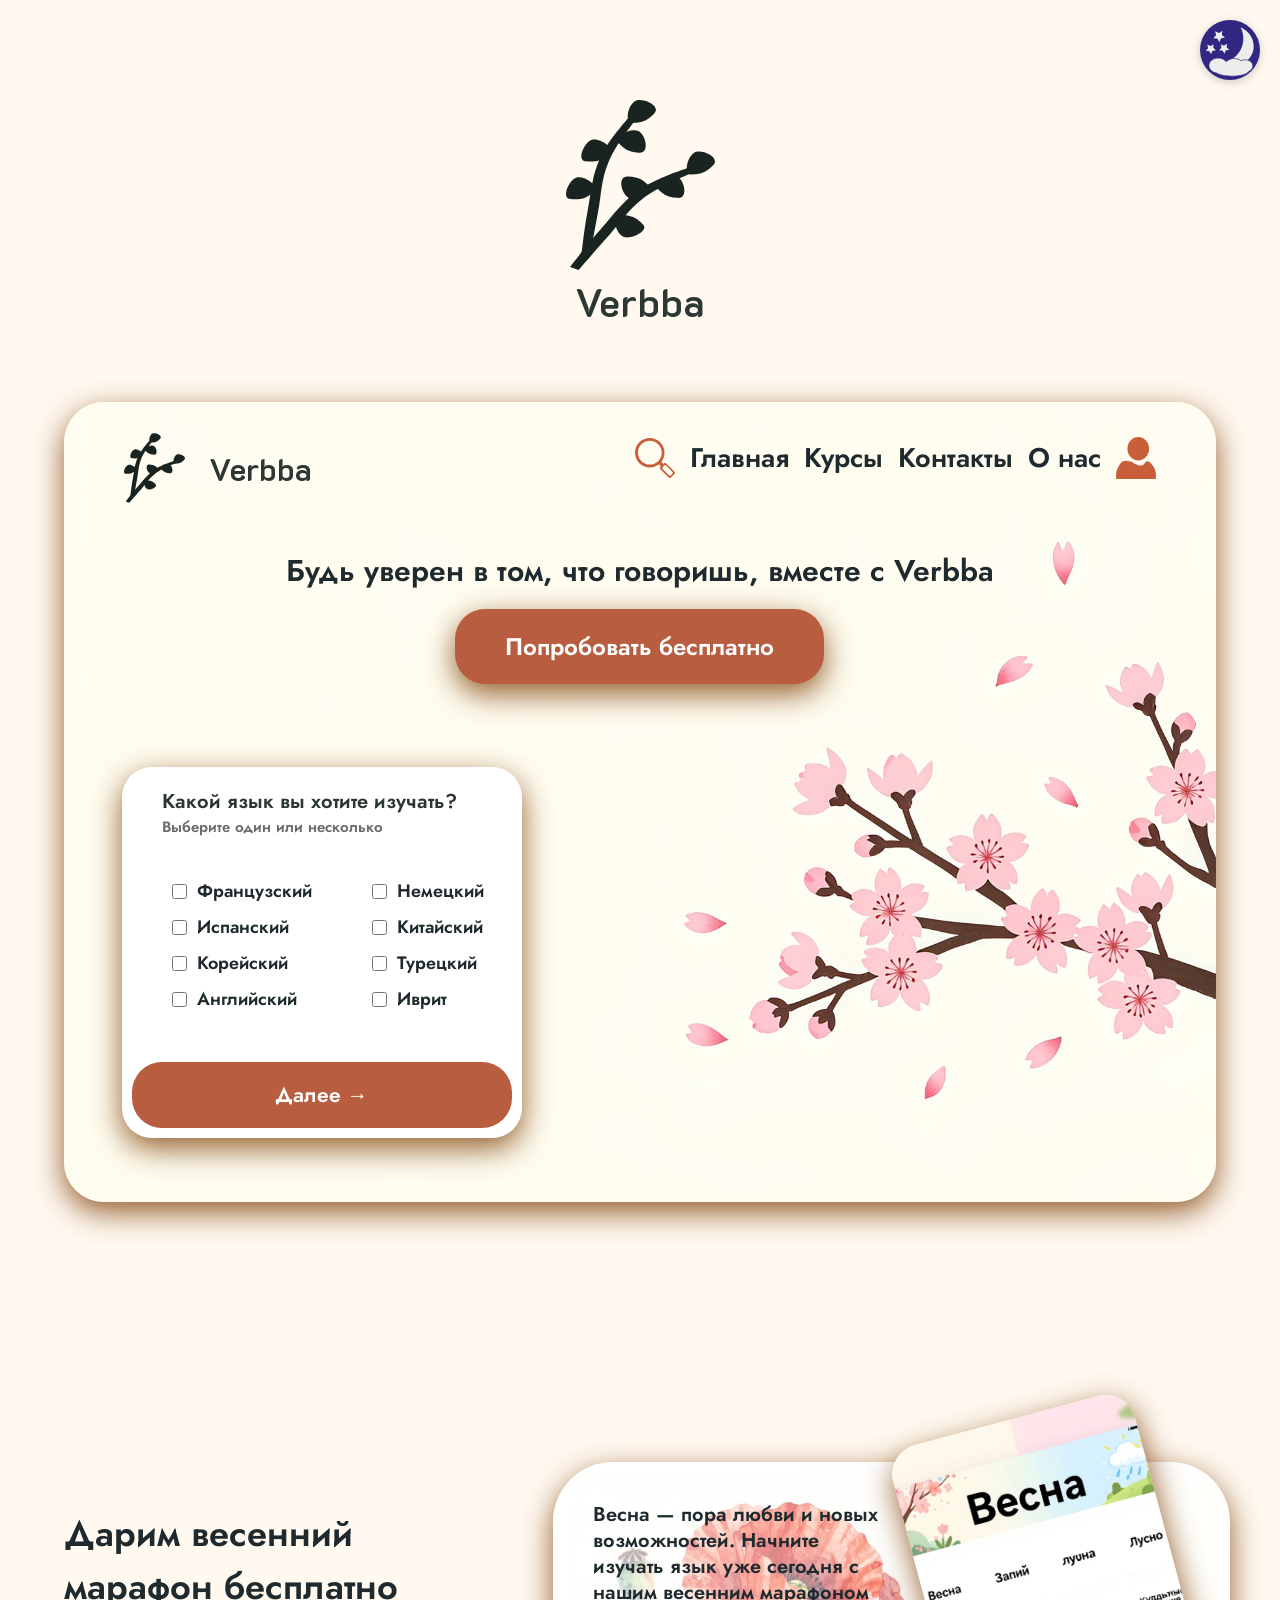
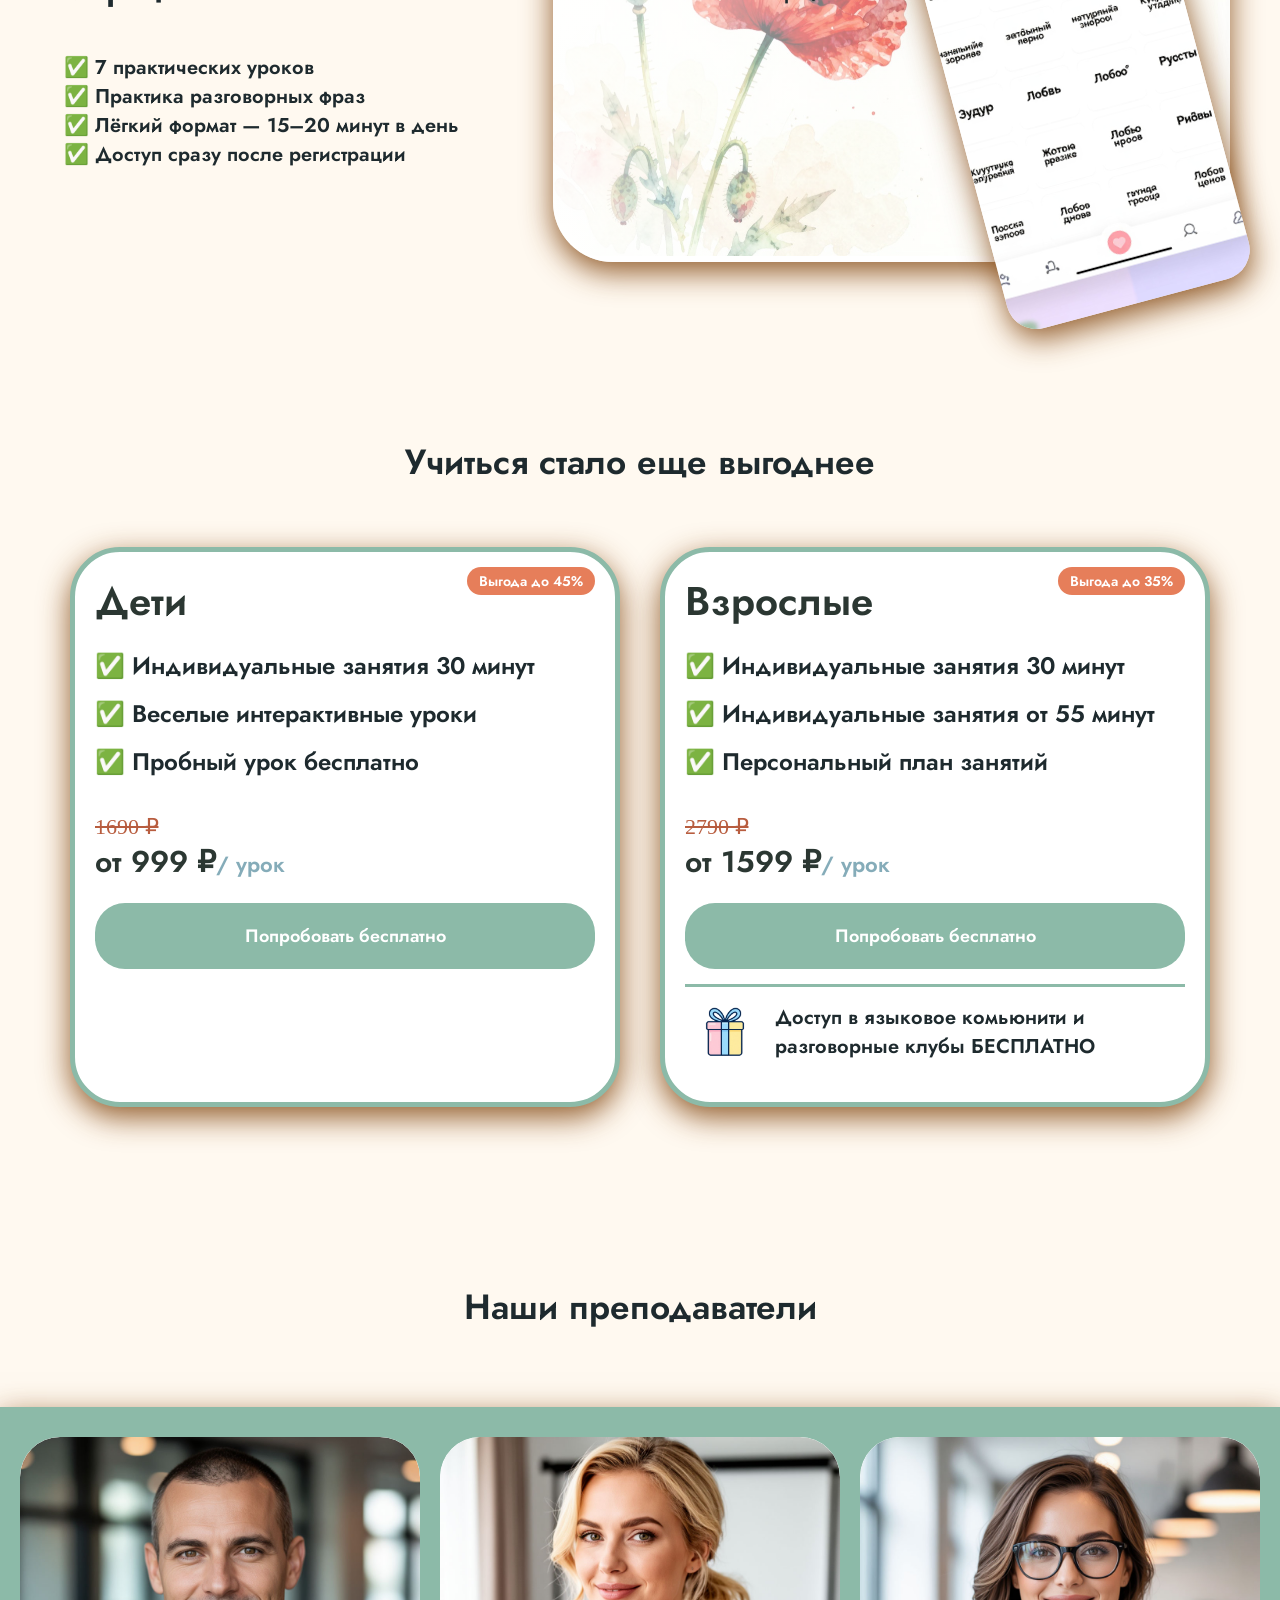
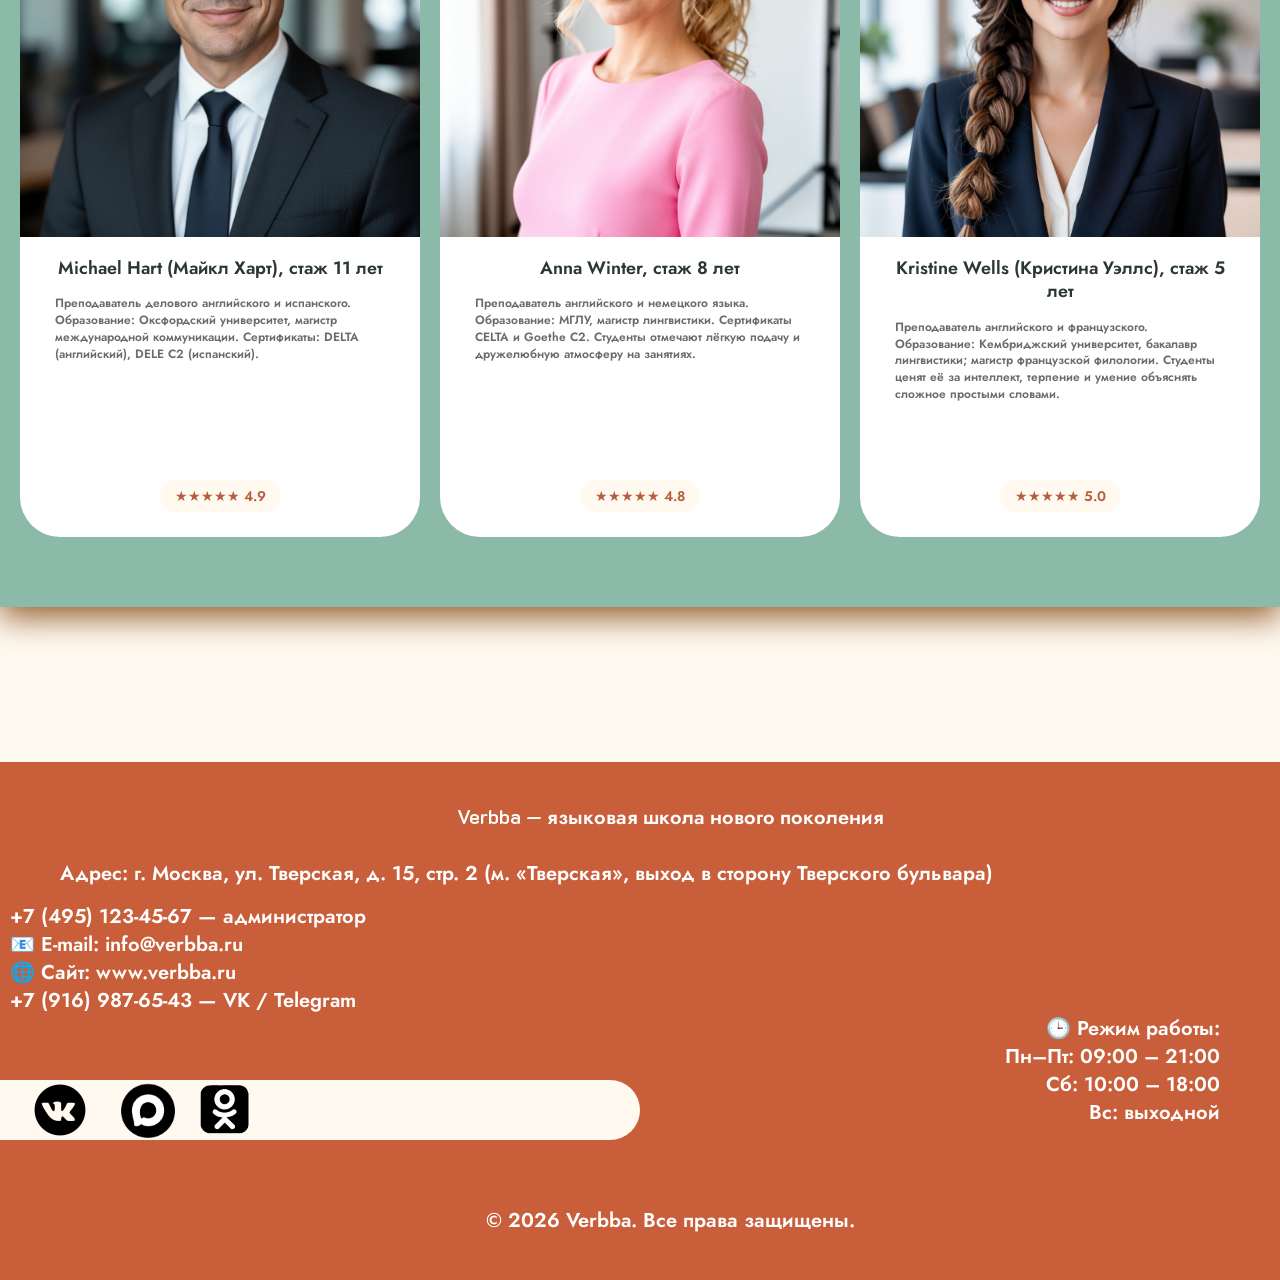
==== commit f66e2999: "Kursovaya" ====
--- a/index.html
+++ b/index.html
@@ -6,10 +6,11 @@
     <meta name="viewport" content="width=device-width, initial-scale=1.0">
     <link rel="stylesheet" href="light/style.css" media="screen and (min-width: 1025px)">
     <link id="theme-css" rel="stylesheet" href="light/style.css">
-    <link rel="stylesheet" href="light/tablet.css" media="screen and (min-width: 600px) and (max-width: 1024px)">
-    <link rel="stylesheet" href="light/mobile.css" media="screen and (max-width: 599px)">
-    
+    <link id="tablet-css" rel="stylesheet" href="light/tablet.css"
+        media="screen and (min-width: 600px) and (max-width: 1024px)">
+    <link id="mobile-css" rel="stylesheet" href="light/mobile.css" media="screen and (max-width: 599px)">
     <script src="tema.js"></script>
+    <link rel="icon" type="image/png" href="img/icon0.jpg">
     <title>Майя Verbba~Главная</title>
 </head>
 
@@ -178,7 +179,6 @@
             </div>
         </div>
     </main>
-
     <footer>
         <div class="footer-content">
             <p class="titlefoot">Verbba — языковая школа нового поколения</p>
@@ -193,6 +193,7 @@
             <div class="Max"></div>
             <div class="odnokl"></div>
         </div>
+        <p class="copyright">© 2026 Verbba. Все права защищены.</p>
     </footer>
 </body>
 
--- a/light/style.css
+++ b/light/style.css
@@ -634,15 +634,15 @@
     display: flex;
     flex-wrap: nowrap;
     justify-content: center;
-    gap: 30px;
+    gap: 80px;
     overflow: visible;
-    padding: 20px 0;
+    padding: 20px 40px;
 }
 
 .karddcore {
     flex: 1 1 0;
     min-width: 280px;
-    max-width: 480px;
+    max-width: 380px;
     border-radius: 40px;
     padding: 40px;
     transition: transform 0.3s, box-shadow 0.3s;
@@ -652,7 +652,7 @@
     background-position: center;
     box-shadow: 0 10px 30px rgba(132, 71, 10, 0.84);
     height: auto;
-    min-height: 600px;
+    min-height: 500px;
 }
 
 .karddcore:hover {
@@ -672,20 +672,20 @@
 
 .langcore {
     font-family: jost;
-    font-size: 34px;
-    color: #2B3732;
-    margin-bottom: 15px;
+    font-size: 30px;
+    color: #2B3732;
 }
 
 .lvlcore {
     font-family: jost;
-    font-size: 26px;
+    font-size: 20px;
+    margin-top: -6px;
     color: #B85D3F;
 }
 
 .notecore p {
     font-family: jost;
-    font-size: 26px;
+    font-size: 22px;
     color: #243829;
     line-height: 1.1;
 }
@@ -701,7 +701,7 @@
     font-family: jost;
     font-size: 32px;
     font-weight: bold;
-    color: #2B3732;
+    color: #1a0b70;
 }
 
 .droburok {
@@ -733,11 +733,10 @@
 /* широкий блок китайского */
 .chinaas {
     background: linear-gradient(135deg, #8CBAA8 0%, #6B9A86 100%);;
-    padding: 60px 20px;
+    padding: 60px 40px;
 }
 .contchina {
     max-width: 1400px;
-    margin: 0 auto;
     text-align: center;
 }
 .tittlechina {
@@ -758,7 +757,8 @@
     display: flex;
     flex-wrap: wrap;
     justify-content: center;
-    gap: 40px;
+    gap: 80px;
+    padding: 40px;
     max-width: none;
 }
 
@@ -981,6 +981,8 @@
 
 .kardots {
     flex-shrink: 0;
+    max-width: 400px;
+    min-width: 350px;
     width: 350px;
     background-color: #FFFFFF;
     border-radius: 30px;
@@ -1150,11 +1152,11 @@
     gap: 20px;
     background-color: #FFF9F0;
     width: 50%;
-    height: 100px;
+    height: 60px;
     border-radius: 0 40px 40px 0;
     padding: 0 20px;
     position: absolute;
-    bottom: 30px;
+    bottom: 140px;
     left: 0;
 }
 
@@ -1166,13 +1168,13 @@
 }
 
 footer .titlefoot {
-    font-size: 30px;
+    font-size: 20px;
     font-family: k2d, jost;
     margin-top: 10px;
     text-align: center;
 }
 footer .info {
-    font-size: 30px;
+    font-size: 20px;
     font-family: jost;
     margin: 0 10px;
     min-width: 50px;
@@ -1181,8 +1183,8 @@
 
 .VK {
     background-image: url('../img/VK.png');
-    width: 110px;
-    height: 110px;
+    width: 80px;
+    height: 80px;
     background-size: contain;
     background-repeat: no-repeat;
     background-position: center;
@@ -1190,8 +1192,8 @@
 
 .Max {
     background-image: url('../img/icon-max-bl.png');
-    width: 75px;
-    height: 75px;
+    width: 55px;
+    height: 55px;
     background-size: contain;
     background-repeat: no-repeat;
     background-position: center;
@@ -1199,15 +1201,15 @@
 
 .odnokl {
     background-image: url('../img/odnokl.png');
-    width: 90px;
-    height: 90px;
+    width: 60px;
+    height: 60px;
     background-size: contain;
     background-repeat: no-repeat;
     background-position: center;
 }
 
 footer p {
-    font-size: 30px;
+    font-size: 20px;
     font-family: jost;
     margin-bottom: 15px;
     margin-left: 60px;
@@ -1225,6 +1227,10 @@
 
 .info {
     margin-top: 20px;
+}
+.copyright {
+    text-align: center;
+    margin-top: 80px;
 }
 /* Кнопка переключения темы с иконкой */
 .floating-theme-icon {
@@ -1244,6 +1250,10 @@
 
 .floating-theme-icon:hover {
     transform: scale(1.2);
+}
+/* ===== БУРГЕР (скрыт на десктопе) ===== */
+.burger-icon {
+    display: none; /* Скрыт по умолчанию */
 }
 /* ===== ИКОНКИ В НАВИГАЦИИ ===== */
 .navv-menu img,
--- a/light/style.css
+++ b/light/style.css
@@ -634,15 +634,15 @@
     display: flex;
     flex-wrap: nowrap;
     justify-content: center;
-    gap: 30px;
+    gap: 80px;
     overflow: visible;
-    padding: 20px 0;
+    padding: 20px 40px;
 }
 
 .karddcore {
     flex: 1 1 0;
     min-width: 280px;
-    max-width: 480px;
+    max-width: 380px;
     border-radius: 40px;
     padding: 40px;
     transition: transform 0.3s, box-shadow 0.3s;
@@ -652,7 +652,7 @@
     background-position: center;
     box-shadow: 0 10px 30px rgba(132, 71, 10, 0.84);
     height: auto;
-    min-height: 600px;
+    min-height: 500px;
 }
 
 .karddcore:hover {
@@ -672,20 +672,20 @@
 
 .langcore {
     font-family: jost;
-    font-size: 34px;
-    color: #2B3732;
-    margin-bottom: 15px;
+    font-size: 30px;
+    color: #2B3732;
 }
 
 .lvlcore {
     font-family: jost;
-    font-size: 26px;
+    font-size: 20px;
+    margin-top: -6px;
     color: #B85D3F;
 }
 
 .notecore p {
     font-family: jost;
-    font-size: 26px;
+    font-size: 22px;
     color: #243829;
     line-height: 1.1;
 }
@@ -701,7 +701,7 @@
     font-family: jost;
     font-size: 32px;
     font-weight: bold;
-    color: #2B3732;
+    color: #1a0b70;
 }
 
 .droburok {
@@ -733,11 +733,10 @@
 /* широкий блок китайского */
 .chinaas {
     background: linear-gradient(135deg, #8CBAA8 0%, #6B9A86 100%);;
-    padding: 60px 20px;
+    padding: 60px 40px;
 }
 .contchina {
     max-width: 1400px;
-    margin: 0 auto;
     text-align: center;
 }
 .tittlechina {
@@ -758,7 +757,8 @@
     display: flex;
     flex-wrap: wrap;
     justify-content: center;
-    gap: 40px;
+    gap: 80px;
+    padding: 40px;
     max-width: none;
 }
 
@@ -981,6 +981,8 @@
 
 .kardots {
     flex-shrink: 0;
+    max-width: 400px;
+    min-width: 350px;
     width: 350px;
     background-color: #FFFFFF;
     border-radius: 30px;
@@ -1150,11 +1152,11 @@
     gap: 20px;
     background-color: #FFF9F0;
     width: 50%;
-    height: 100px;
+    height: 60px;
     border-radius: 0 40px 40px 0;
     padding: 0 20px;
     position: absolute;
-    bottom: 30px;
+    bottom: 140px;
     left: 0;
 }
 
@@ -1166,13 +1168,13 @@
 }
 
 footer .titlefoot {
-    font-size: 30px;
+    font-size: 20px;
     font-family: k2d, jost;
     margin-top: 10px;
     text-align: center;
 }
 footer .info {
-    font-size: 30px;
+    font-size: 20px;
     font-family: jost;
     margin: 0 10px;
     min-width: 50px;
@@ -1181,8 +1183,8 @@
 
 .VK {
     background-image: url('../img/VK.png');
-    width: 110px;
-    height: 110px;
+    width: 80px;
+    height: 80px;
     background-size: contain;
     background-repeat: no-repeat;
     background-position: center;
@@ -1190,8 +1192,8 @@
 
 .Max {
     background-image: url('../img/icon-max-bl.png');
-    width: 75px;
-    height: 75px;
+    width: 55px;
+    height: 55px;
     background-size: contain;
     background-repeat: no-repeat;
     background-position: center;
@@ -1199,15 +1201,15 @@
 
 .odnokl {
     background-image: url('../img/odnokl.png');
-    width: 90px;
-    height: 90px;
+    width: 60px;
+    height: 60px;
     background-size: contain;
     background-repeat: no-repeat;
     background-position: center;
 }
 
 footer p {
-    font-size: 30px;
+    font-size: 20px;
     font-family: jost;
     margin-bottom: 15px;
     margin-left: 60px;
@@ -1225,6 +1227,10 @@
 
 .info {
     margin-top: 20px;
+}
+.copyright {
+    text-align: center;
+    margin-top: 80px;
 }
 /* Кнопка переключения темы с иконкой */
 .floating-theme-icon {
@@ -1244,6 +1250,10 @@
 
 .floating-theme-icon:hover {
     transform: scale(1.2);
+}
+/* ===== БУРГЕР (скрыт на десктопе) ===== */
+.burger-icon {
+    display: none; /* Скрыт по умолчанию */
 }
 /* ===== ИКОНКИ В НАВИГАЦИИ ===== */
 .navv-menu img,
--- a/light/tablet.css
+++ b/light/tablet.css
@@ -47,7 +47,7 @@
     box-shadow: 0 10px 30px rgba(132, 71, 17, 0.884);
     background-image: url('../img/flowwii.png');
     height: 720px;
-    width: 90%;
+    width: 95%;
     margin: 55px auto;
     border-radius: 40px;
     background-repeat: no-repeat;
@@ -159,10 +159,10 @@
     width: 40%;
     max-width: 420px;
     min-width: 200px;
-    background: white;
+    background-color: none;
+    border: 3px solid #E0D6C8;
     border-radius: 30px;
     padding: 10px;
-    box-shadow: 0 10px 30px rgba(132, 71, 17, 0.884);
 }
 
 .langform h4 {
@@ -186,7 +186,7 @@
     flex-wrap: wrap;
     gap: 10px 20px;
     margin-top: 40px;
-    margin-left: 30px;
+    margin-left: -10px;
     margin-bottom: 40px;
 }
 
@@ -229,10 +229,12 @@
 main {
     flex: 1;
 }
+
 .maraf {
     margin: 60px auto;
     display: flex;
-    flex-direction: column;  /* Вертикальное расположение */
+    flex-direction: column;
+    /* Вертикальное расположение */
     align-items: center;
     gap: 30px;
     max-width: 900px;
@@ -332,7 +334,8 @@
     margin-top: 175px;
 }
 
-.detikart1, .vzroslkart2 {
+.detikart1,
+.vzroslkart2 {
     background-color: #FFFFFF;
     border: 5px solid #8CBAA8;
     border-radius: 40px;
@@ -357,7 +360,8 @@
     font-size: 14px;
 }
 
-.deti, .vzrosly {
+.deti,
+.vzrosly {
     font-family: jost;
     font-size: 32px;
     color: #2B3732;
@@ -366,7 +370,8 @@
     text-align: left;
 }
 
-.txtdeti p, .txtvz p {
+.txtdeti p,
+.txtvz p {
     font-family: jost;
     font-size: 14px;
     margin-top: 14px;
@@ -402,7 +407,8 @@
     color: #85ACB9;
 }
 
-.detikart1 button, .vzroslkart2 button {
+.detikart1 button,
+.vzroslkart2 button {
     background-color: #8CBAA8;
     color: white;
     border: none;
@@ -416,7 +422,8 @@
     margin-top: 20px;
 }
 
-.detikart1 button:hover, .vzroslkart2 button:hover {
+.detikart1 button:hover,
+.vzroslkart2 button:hover {
     background-color: #7AA896;
 }
 
@@ -483,7 +490,11 @@
     flex-direction: column;
 }
 
-.prepphoto1, .prepphoto2, .prepphoto3, .prepphoto4, .prepphoto5 {
+.prepphoto1,
+.prepphoto2,
+.prepphoto3,
+.prepphoto4,
+.prepphoto5 {
     width: calc(100% + 50px);
     height: 400px;
     margin: 0 -25px 20px -25px;
@@ -494,11 +505,25 @@
     flex-shrink: 0;
 }
 
-.prepphoto1 { background-image: url('../img/prepod1.jpg'); }
-.prepphoto2 { background-image: url('../img/prepod2.jpg'); }
-.prepphoto3 { background-image: url('../img/prepod3.jpg'); }
-.prepphoto4 { background-image: url('../img/prepod4.jpg'); }
-.prepphoto5 { background-image: url('../img/prepod5.jpg'); }
+.prepphoto1 {
+    background-image: url('../img/prepod1.jpg');
+}
+
+.prepphoto2 {
+    background-image: url('../img/prepod2.jpg');
+}
+
+.prepphoto3 {
+    background-image: url('../img/prepod3.jpg');
+}
+
+.prepphoto4 {
+    background-image: url('../img/prepod4.jpg');
+}
+
+.prepphoto5 {
+    background-image: url('../img/prepod5.jpg');
+}
 
 .prepname {
     font-family: jost;
@@ -535,89 +560,78 @@
     background-color: #C95E3A;
     color: #FFFFFF;
     width: 100%;
-    height: 800px;
+    height: 600px;
     margin-top: 80px;
     padding: 30px 0px;
 }
 
-.footer-content {
-    margin: 0 auto;
+.footercont {
+    margin: 15px;
 }
 
 footer .titlefoot {
-    font-size: 30px;
+    font-size: 20px;
     font-family: k2d, jost;
     margin-top: 10px;
     text-align: center;
 }
 
+
 .lenta {
+    width: 40%;
+    height: auto;
+    padding: 0px;
+    flex-wrap: wrap;
+    background-color: #FFF9F0;
     display: flex;
     align-items: center;
-    gap: 20px;
-    background-color: #FFF9F0;
-    width: 50%;
-    height: 100px;
-    margin: 20px 0;
-    border-radius: 0 40px 40px 0;
-    padding: 0 20px;
+    gap: 10px;
+    bottom: 120px;
+    border-radius: 0 20px 20px 0;
 }
 
 .VK {
+    width: 55px;
+    height: 55px;
     background-image: url('../img/VK.png');
-    width: 110px;
-    height: 110px;
     background-size: contain;
     background-repeat: no-repeat;
-    background-position: center;
 }
 
 .Max {
+    width: 38px;
+    height: 38px;
     background-image: url('../img/icon-max-bl.png');
-    width: 75px;
-    height: 75px;
     background-size: contain;
     background-repeat: no-repeat;
-    background-position: center;
 }
 
 .odnokl {
+    width: 42px;
+    height: 42px;
     background-image: url('../img/odnokl.png');
-    width: 90px;
-    height: 90px;
     background-size: contain;
     background-repeat: no-repeat;
-    background-position: center;
-}
-
-footer p {
-    font-size: 25px;
-    font-family: jost;
-    margin-bottom: 15px;
-    margin-left: 60px;
-    line-height: 1.4;
 }
 
 .rejim {
-    text-align: right;
-    margin-right: 60px;
-}
-
-.adress {
-    margin-top: 30px;
-}
-
+    text-align: left;
+}
+
+.adress,
 .info {
-    margin-top: 20px;
-}
- 
+    margin-top: 3px;
+    text-align: left;
+}
+
+.copyright {
+    font-size: 20px;
+    margin-left: 10px;
+    margin-top: 120px;
+}
+
 /*Страница Курсы*/
-.header2 {
-    padding: 30px 0;
-    background: linear-gradient(to right, rgba(255, 255, 255, 0.608), rgba(255, 255, 255, 0.608)),
-        url(../img/landishy.jpeg);
-    background-position: center -70px;
-}
+
 .navv2 {
     display: flex;
     align-items: center;
@@ -630,7 +644,6 @@
     display: flex;
     align-items: center;
     gap: 10px;
-    margin-top: 30px;
     margin-left: 30px;
 }
 
@@ -652,7 +665,6 @@
     list-style: none;
     display: flex;
     gap: 15px;
-    font-size: 26px;
     font-family: jost;
     margin-top: 10px;
     margin-right: 30px;
@@ -668,16 +680,11 @@
     text-decoration: none;
     color: #1E2A2E;
 }
+
 .coursses {
     max-width: none;
     margin: 80px auto;
 }
-
-.startsect {
-    text-align: center;
-    margin-bottom: 60px;
-}
-
 .tittlecours {
     font-family: jost;
     font-size: 30px;
@@ -687,25 +694,22 @@
 
 .courssub {
     font-family: jost;
-    font-size: 20px;
+    font-size: 22px;
     color: #6B6B6B;
 }
 
 .cursk {
-    display: flex;
-    flex-direction: column;
-    align-items: center;
-    gap: 40px;
-    padding: 20px 0;
+    flex-wrap: wrap;
+    gap: 30px;
 }
 
 .karddcore {
     flex: 0 0 auto;
-    width: 100%;
-    max-width: 800px;
-    min-width: 300px;
+    min-width: 200px;
+    max-width: 280px;
+    min-height: 300px;
+    padding: 30px;
     border-radius: 40px;
-    padding: 40px;
     transition: transform 0.3s, box-shadow 0.3s;
     position: relative;
     background-size: cover;
@@ -713,7 +717,6 @@
     background-position: center;
     box-shadow: 0 10px 30px rgba(132, 71, 10, 0.84);
     height: auto;
-    min-height: 600px;
 }
 
 .karddcore:hover {
@@ -798,21 +801,21 @@
 
 .langcore {
     font-family: jost;
-    font-size: 20px;
+    font-size: 16px;
     color: #2B3732;
     margin-bottom: 5px;
 }
 
 .lvlcore {
     font-family: jost;
-    font-size: 18px;
+    font-size: 16px;
     color: #B85D3F;
     margin-bottom: 10px;
 }
 
 .notecore p {
     font-family: jost;
-    font-size: 15px;
+    font-size: 14px;
     color: #243829;
 }
 
@@ -825,14 +828,14 @@
 
 .intprice {
     font-family: jost;
-    font-size: 20px;
+    font-size: 16px;
     font-weight: bold;
     color: #2B3732;
 }
 
 .droburok {
     font-family: jost;
-    font-size: 16px;
+    font-size: 14px;
     color: #6B6B6B;
 }
 
@@ -840,16 +843,18 @@
     background-color: #B85D3F;
     color: white;
     border: none;
-    padding: 5px 10px;
-    font-size: 18px;
-    font-family: jost;
-    border-radius: 40px;
+    font-family: jost;
+    border-radius: 20px;
     cursor: pointer;
-    width: 90%;
     display: block;
     position: absolute;
     bottom: 20px;
-    left: 10px;
+    font-size: 15px;
+    padding: 8px;
+    bottom: 30px;
+    left: 20px;
+    width: 85%;
+
 }
 
 .zapissbtn:hover {
@@ -859,11 +864,10 @@
 /*Широкий блок китайского*/
 .chinaas {
     background: linear-gradient(135deg, #8CBAA8 0%, #6B9A86 100%);
-    padding: 60px 20px;
 }
 
 .contchina {
-    max-width: 1400px;
+    max-width: 1200px;
     margin: 0 auto;
     text-align: center;
 }
@@ -887,55 +891,63 @@
 .chiness {
     margin: 0 auto;
     display: flex;
-    flex-direction: column;
+    flex-wrap: wrap;
     align-items: center;
     gap: 30px;
-    max-width: 800px;
 }
 
 /*Контакты*/
 .contactpage {
     padding: 20px 0 0 0;
 }
+
 .contactboxx {
     max-width: 1200px;
     margin: 0 auto;
     padding: 0 20px;
 }
+
 .continfo {
     flex: 1;
     min-width: 280px;
 }
+
 .conttittle {
     font-family: jost;
     font-size: 48px;
     color: #2B3732;
     margin-bottom: 15px;
 }
+
 .contsub {
     font-family: jost;
     font-size: 18px;
     color: #6B6B6B;
     margin-bottom: 40px;
 }
+
 .infocont {
     margin-bottom: 40px;
 }
+
 .infotxt {
     margin-bottom: 25px;
 }
+
 .infolablee {
     font-family: jost;
     font-size: 14px;
     color: #85ACB9;
     margin-bottom: 5px;
 }
+
 .infoval {
     font-family: jost;
     font-size: 18px;
     color: #1E2A2E;
     margin-bottom: 5px;
 }
+
 .contactform {
     flex: 1;
     min-width: 280px;
@@ -945,13 +957,16 @@
     box-shadow: 0 10px 30px rgba(132, 71, 17, 0.1);
     border: 1px solid #E0D6C8;
 }
+
 .formtittle {
     font-family: jost;
     font-size: 32px;
     color: #2B3732;
     margin-bottom: 25px;
 }
-.forminput, .formtxtt {
+
+.forminput,
+.formtxtt {
     width: 100%;
     padding: 14px 18px;
     margin-bottom: 20px;
@@ -975,6 +990,7 @@
     width: 100%;
     transition: background-color 0.3s;
 }
+
 .formbtn:hover {
     background-color: #9A4A32;
 }
@@ -1021,7 +1037,7 @@
 
 .prosss {
     display: flex;
-    flex-wrap: wrap;
+    flex-wrap: nowrap;
     justify-content: center;
     gap: 20px;
     max-width: 900px;
@@ -1083,10 +1099,6 @@
     margin-bottom: 20px;
 }
 
-/* Скрытый чекбокс */
-#show-all-reviews {
-    display: none;
-}
 
 .conttrakt {
     display: flex;
@@ -1107,49 +1119,6 @@
     box-shadow: 0 5px 15px rgba(0, 0, 0, 0.08);
 }
 
-/* Скрываем последние 2-3 отзыва */
-.kardots:nth-child(n+4) {
-    display: none;
-}
-
-/* При нажатии на чекбокс показываем все */
-#show-all-reviews:checked ~ .conttrakt .kardots {
-    display: flex;
-}
-
-/* Кнопка Показать все*/
-.show-all-btn {
-    display: block;
-    margin: 20px auto 0;
-    padding: 12px 30px;
-    background-color: #FFF9F0;
-    color: #1E2A2E;
-    border: none;
-    border-radius: 30px;
-    font-family: jost;
-    font-size: 16px;
-    cursor: pointer;
-    transition: background-color 0.3s;
-    text-align: center;
-    max-width: 200px;
-}
-
-.show-all-btn:hover {
-    background-color: #FFF9F0;
-}
-
-/* Когда чекбокс активирован меняется текст кнопки */
-#show-all-reviews:checked ~ .show-all-btn::before {
-    content: "Скрыть";
-}
-
-#show-all-reviews:not(:checked) ~ .show-all-btn::before {
-    content: "Показать все отзывы";
-}
-.cardhead {
-    margin-bottom: 8px;
-}
-
 .iconuskard {
     width: 50px;
     height: 50px;
@@ -1181,23 +1150,24 @@
     font-size: 14px;
     color: #B85D3F;
 }
+
 /* ===== КНОПКА ПЕРЕКЛЮЧЕНИЯ ТЕМЫ ===== */
 .floating-theme-icon {
-    position: fixed !important;
-    top: 20px !important;
-    right: 20px !important;
-    width: 60px !important;
-    height: 60px !important;
-    cursor: pointer !important;
-    z-index: 99999 !important;
-    transition: transform 0.3s ease !important;
-    background: transparent !important;
-    border: none !important;
-    box-shadow: none !important;
+    position: fixed;
+    top: 20px;
+    right: 20px;
+    width: 60px;
+    height: 60px;
+    cursor: pointer;
+    z-index: 99999;
+    transition: transform 0.3s ease;
+    background: transparent;
+    border: none;
+    box-shadow: none;
 }
 
 .floating-theme-icon:hover {
-    transform: scale(1.2) !important;
+    transform: scale(1.2);
 }
 
 /* ===== ЛИЧНЫЙ КАБИНЕТ (ВХОД И РЕГИСТРАЦИЯ) ===== */
@@ -1218,23 +1188,27 @@
     gap: 15px;
     justify-content: center;
 }
+
 /* Жёсткое обнуление отступов */
 .person,
 .contactpage {
-    padding: 0 !important;
-    margin: 0 !important;
+    padding: 0;
+    margin: 0;
 }
 
 .aboutpage {
-    margin: 20px auto !important;
-}
-.formlogin, .formregister {
+    margin: 20px auto;
+}
+
+.formlogin,
+.formregister {
     flex: 1;
     min-width: 280px;
     max-width: 500px;
 }
 
-.logcard, .regcard {
+.logcard,
+.regcard {
     background-color: #FFFFFF;
     border-radius: 30px;
     padding: 30px;
@@ -1243,7 +1217,8 @@
     height: 100%;
 }
 
-.tittlelog, .tittlereg {
+.tittlelog,
+.tittlereg {
     font-family: jost;
     font-size: 32px;
     color: #2B3732;
@@ -1251,7 +1226,8 @@
     margin-bottom: 10px;
 }
 
-.tittlecardlog, .tittlecardreg {
+.tittlecardlog,
+.tittlecardreg {
     font-family: jost;
     font-size: 32px;
     color: #2B3732;
@@ -1259,11 +1235,13 @@
     margin-bottom: 10px;
 }
 
-.allinputlog, .allinputreg {
+.allinputlog,
+.allinputreg {
     margin-bottom: 20px;
 }
 
-.allinputlog label, .allinputreg label {
+.allinputlog label,
+.allinputreg label {
     display: block;
     font-family: jost;
     font-size: 14px;
@@ -1271,7 +1249,8 @@
     margin-bottom: 6px;
 }
 
-.loginput, .reginput {
+.loginput,
+.reginput {
     width: 100%;
     padding: 12px 16px;
     font-family: jost;
@@ -1282,12 +1261,14 @@
     transition: border-color 0.3s;
 }
 
-.loginput:focus, .reginput:focus {
+.loginput:focus,
+.reginput:focus {
     outline: none;
     border-color: #B85D3F;
 }
 
-.submitlog, .submitreg {
+.submitlog,
+.submitreg {
     background-color: #B85D3F;
     color: white;
     border: none;
@@ -1301,11 +1282,13 @@
     margin-top: 10px;
 }
 
-.submitlog:hover, .submitreg:hover {
+.submitlog:hover,
+.submitreg:hover {
     background-color: #9A4A32;
 }
 
-.ssilkreg, .ssilklog {
+.ssilkreg,
+.ssilklog {
     text-align: center;
     font-family: jost;
     font-size: 14px;
@@ -1313,14 +1296,17 @@
     margin-top: 20px;
 }
 
-.ssilkreg a, .ssilklog a {
+.ssilkreg a,
+.ssilklog a {
     color: #B85D3F;
     text-decoration: none;
 }
 
-.ssilkreg a:hover, .ssilklog a:hover {
+.ssilkreg a:hover,
+.ssilklog a:hover {
     text-decoration: underline;
 }
+
 /* ===== ИКОНКИ В НАВИГАЦИИ ===== */
 .navv-menu img,
 .navv-menu2 img {
@@ -1329,3 +1315,7 @@
     display: block;
     object-fit: contain;
 }
+
+.burger-icon {
+    display: none;
+}
--- a/light/mobile.css
+++ b/light/mobile.css
@@ -2,824 +2,831 @@
 /* Адаптив для экранов до 767px */
 
 @media (max-width: 767px) {
-
-body {
-  font-size: 16px;
-}
-
-.navv {
-  flex-direction: row;
-  justify-content: space-between;
-  align-items: center;
-  padding: 10px 15px;
-  position: relative;
-}
-
-.leftlogo {
-  margin-top: 0;
-  display: flex;
-  align-items: center;
-  gap: 8px;
-}
-
-.logo2 {
-  width: 35px;
-  height: 35px;
-  background-size: contain;
-  background-repeat: no-repeat;
-}
-
-.name2 {
-  font-size: 16px;
-  font-family: k2d;
-}
-
-/* ===== БУРГЕР-МЕНЮ (с !important для гарантии) ===== */
-.burger-icon {
-  display: flex !important;
-  align-items: center !important;
-  justify-content: center !important;
-  width: 40px !important;
-  height: 40px !important;
-  cursor: pointer !important;
-  z-index: 1002 !important;
-  flex-shrink: 0 !important;
-  background: none !important;
-}
-
-.burger-icon img {
-  width: 70% !important;
-  height: 70% !important;
-  object-fit: contain !important;
-  display: block;
-}
-
-#menuPanel {
-  position: fixed !important;
-  top: 0 !important;
-  right: -100% !important;
-  width: 60% !important;
-  max-width: 300px !important;
-  height: 100vh !important;
-  background-color: #FFF9F0 !important;
-  transition: right 0.3s ease !important;
-  z-index: 1001 !important;
-  padding-top: 70px !important;
-  box-shadow: -5px 0 20px rgba(0,0,0,0.25) !important;
-  overflow-y: auto !important;
-  display: block !important;
-  left: auto !important;
-  transform: none !important;
-  visibility: visible !important;
-  opacity: 1 !important;
-}
-#menuPanel.open {
-  right: 0 !important;
-}
-
-#menuPanel ul {
-  list-style: none;
-  padding: 0 20px;
-  margin: 0;
-}
-
-#menuPanel ul li {
-  margin-bottom: 25px;
-}
-
-#menuPanel ul li a {
-  text-decoration: none;
-  color: #1E2A2E;
-  font-size: 18px;
-  font-family: jost;
-  display: block;
-  text-align: center;
-  padding: 8px 0;
-}
-
-/* Скрываем десктопное меню на мобильном */
-.navv-menu,
-.navv-menu2 {
-  display: none !important;
-}
-/* ===== ОСТАЛЬНЫЕ СТИЛИ (БЕЗ !important) ===== */
-.lakrica {
-  margin-top: 20px;
-  margin-bottom: 20px;
-  text-align: center;
-}
-
-.lakrica img {
-  width: 50px;
-}
-
-.name1 {
-  font-size: 18px;
-  font-family: k2d;
-}
-
-.hheadeer {
-  width: 100%;
-  margin: 0;
-  padding: 15px 0;
-  border-radius: 25px;
-  box-sizing: border-box;
-}
-
-.g {
-  font-size: 18px;
-  line-height: 1.4;
-  margin-bottom: 25px;
-  font-family: jost;
-  text-align: center;
-}
-.poprob {
-  padding: 12px 28px;
-  font-size: 16px;
-  background-color: #B85D3F;
-  color: #EAEAEA;
-  border: none;
-  border-radius: 30px;
-  cursor: pointer;
-  font-family: jost;
-}
-
-.langform {
-  position: relative;
-  width: 300px;
-  max-width: 100%;
-  margin: 20px 0;
-  padding: 20px 15px;
-  border-radius: 25px;
-  background: white;
-  box-shadow: 0 5px 15px rgba(132, 71, 17, 0.884);
-  box-sizing: border-box;
-}
-
-.langform h4 {
-  font-size: 15px;
-  text-align: center;
-  font-family: jost;
-  color: #2B3732;
-}
-
-.langform .subtitle {
-  font-size: 10px;
-  text-align: center;
-  font-family: jost;
-  color: #6B6B6B;
-}
-
-.langrid {
-  margin-left: 0;
-  justify-content: center;
-  gap: 12px;
-  margin-top: 20px;
-  margin-bottom: 20px;
-  display: flex;
-  flex-wrap: wrap;
-}
-
-.checkboxx {
-  font-size: 14px;
-  width: calc(50% - 6px);
-  gap: 8px;
-  display: flex;
-  align-items: center;
-  font-family: jost;
-  color: #1E2A2E;
-}
-
-.checkboxx input {
-  width: 16px;
-  height: 16px;
-  accent-color: #B85D3F;
-}
-
-.next {
-  padding: 12px;
-  font-size: 16px;
-  border-radius: 25px;
-  background-color: #B85D3F;
-  color: #EAEAEA;
-  border: none;
-  width: 100%;
-  cursor: pointer;
-  font-family: jost;
-}
-
-.maraf {
-  margin: 20px 15px;
-  gap: 15px;
-  flex-direction: column;
-  display: flex;
-}
-
-.lefttxt {
-  font-size: 16px;
-  width: 100%;
-  margin-left: 0;
-  text-align: center;
-  font-family: jost;
-}
-
-.h4mar {
-  font-size: 24px;
-  text-align: center;
-  font-family: jost;
-}
-
-.textt {
-  margin-left: 0;
-  text-align: center;
-}
-
-.textt p {
-  font-size: 14px;
-  font-family: jost;
-}
-
-.marafon1 {
-  width: 100%;
-  max-width: 100%;
-  min-height: 200px;
-  margin-top: 0;
-  position: relative;
-  border-radius: 25px;
-  background-color: #FFFFFF;
-  background-image: linear-gradient(to right, rgb(210, 232, 255), rgba(255, 255, 255, 0)), url('../img/flowii.png');
-  background-size: cover;
-  background-position: center;
-}
-
-.marafon2 {
-  display: none;
-}
-
-.marafon-text {
-  max-width: 85%;
-  top: 15px;
-  left: 15px;
-  position: absolute;
-}
-
-.marafon-text p {
-  font-size: 14px;
-  font-family: jost;
-  color: #1E2A2E;
-}
-
-.kartt {
-  font-size: 24px;
-  margin-top: 30px;
-  text-align: center;
-  font-family: jost;
-}
-
-.kartochk {
-  gap: 20px;
-  padding: 0 15px;
-  display: flex;
-  flex-direction: column;
-}
-
-.detikart1, .vzroslkart2 {
-  width: 100%;
-  min-width: auto;
-  padding: 15px;
-  background-color: #FFFFFF;
-  border: 3px solid #1A2421;
-  border-radius: 25px;
-  position: relative;
-}
-
-.deti, .vzrosly {
-  font-size: 22px;
-  font-family: jost;
-  color: #2B3732;
-}
-
-.txtdeti p, .txtvz p {
-  font-size: 14px;
-  font-family: jost;
-  margin-top: 8px;
-}
-
-.price {
-  font-size: 20px;
-  font-weight: bold;
-  font-family: jost;
-  color: #2B3732;
-}
-
-.urok {
-  font-size: 14px;
-  font-family: jost;
-  color: #85ACB9;
-}
-
-.zach {
-  font-size: 14px;
-  text-decoration: line-through;
-  color: #B85D3F;
-  display: block;
-  margin-top: 15px;
-}
-
-.detikart1 button, .vzroslkart2 button {
-  padding: 12px;
-  font-size: 14px;
-  background-color: #1A2421;
-  color: #EAEAEA;
-  border: none;
-  border-radius: 20px;
-  width: 100%;
-  cursor: pointer;
-  margin-top: 12px;
-}
-
-.fott p {
-  font-size: 10px;
-  font-family: jost;
-}
-
-.gift {
-  width: 40px;
-  height: 40px;
-  background-image: url('../img/giftp.png');
-  background-size: contain;
-  background-repeat: no-repeat;
-}
-
-.tittleprep {
-  font-size: 24px;
-  margin-top: 30px;
-  text-align: center;
-  font-family: jost;
-  color: #EAEAEA;
-}
-
-.prepsection {
-  padding: 15px 0 15px 10px;
-  overflow-x: auto;
-  background-color: #2B3732;
-}
-
-.prepsection-track {
-  display: flex;
-  gap: 12px;
-  width: fit-content;
-}
-
-.prepkard {
-  width: 260px;
-  background-color: #FFFFFF;
-  border-radius: 25px;
-  padding: 0 12px 12px 12px;
-  flex-shrink: 0;
-}
-
-.prepname {
-  font-size: 14px;
-  font-family: jost;
-  color: #2B3732;
-}
-
-.prepnote {
-  font-size: 11px;
-  font-family: jost;
-  color: #6B6B6B;
-}
-
-.preprating {
-  font-size: 12px;
-  font-family: jost;
-  color: #B85D3F;
-  background-color: #FFF9F0;
-  display: inline-block;
-  padding: 4px 10px;
-  border-radius: 20px;
-}
-
-footer {
-  height: auto;
-  padding: 20px 15px;
-  background-color: #C95E3A;
-}
-
-footer .titlefoot {
-  font-size: 16px;
-  margin-bottom: 10px;
-  font-family: k2d;
-  text-align: center;
-  color: #EAEAEA;
-}
-
-.footer-content p {
-  font-size: 11px;
-  margin-bottom: 6px;
-  font-family: jost;
-  color: #EAEAEA;
-}
-
-.lenta {
-  width: 95%;
-  height: auto;
-  padding: 8px 12px;
-  flex-wrap: wrap;
-  background-color: #FFF9F0;
-  margin-top: 15px;
-  display: flex;
-  align-items: center;
-  gap: 10px;
-  border-radius: 0 20px 20px 0;
-}
-
-.VK {
-  width: 35px;
-  height: 35px;
-  background-image: url('../img/VK.png');
-  background-size: contain;
-  background-repeat: no-repeat;
-}
-
-.Max {
-  width: 28px;
-  height: 28px;
-  background-image: url('../img/icon-max-bl.png');
-  background-size: contain;
-  background-repeat: no-repeat;
-}
-
-.odnokl {
-  width: 32px;
-  height: 32px;
-  background-image: url('../img/odnokl.png');
-  background-size: contain;
-  background-repeat: no-repeat;
-}
-
-.rejim {
-  text-align: left;
-  margin-right: 0;
-}
-
-.adress, .info {
-  margin-top: 8px;
-}
-
-.floating-theme-icon {
-  position: fixed;
-  bottom: 20px;
-  right: 20px;
-  width: 50px;
-  height: 50px;
-  cursor: pointer;
-  z-index: 9999;
-}
-
-.header2 {
-  padding: 15px;
-  width: 100%;
-  background: linear-gradient(135deg, rgba(67,33,22,0.85), rgba(67,33,22,0.85)), url('../img/landishy.jpeg');
-  background-size: cover;
-}
-
-.header2 .navv2 {
-  display: flex;
-  justify-content: space-between;
-  align-items: center;
-}
-
-.header2 .logo2 {
-  width: 40px;
-  height: 40px;
-}
-
-.header2 .name2 {
-  font-size: 18px;
-}
-
-.navv-menu2 ul {
-  gap: 8px;
-  flex-wrap: wrap;
-  display: flex;
-  list-style: none;
-}
-
-.navv-menu2 ul li a {
-  font-size: 11px;
-  text-decoration: none;
-  color: #EAEAEA;
-  font-family: jost;
-}
-
-.coursses {
-  margin: 30px 15px;
-}
-
-.tittlecours {
-  font-size: 22px;
-  font-family: jost;
-  color: #2B3732;
-}
-
-.courssub {
-  font-size: 14px;
-  font-family: jost;
-  color: #6B6B6B;
-}
-
-.cursk {
-  flex-direction: column;
-  gap: 20px;
-  display: flex;
-}
-
-.karddcore {
-  min-width: auto;
-  min-height: auto;
-  padding: 20px;
-  border-radius: 25px;
-  position: relative;
-  background-size: cover;
-  box-shadow: 0 10px 30px rgba(67,33,22,0.84);
-}
-
-.langcore {
-  font-size: 22px;
-  font-family: jost;
-  color: #EAEAEA;
-}
-
-.lvlcore {
-  font-size: 18px;
-  font-family: jost;
-  color: #B85D3F;
-}
-
-.notecore p {
-  font-size: 13px;
-  font-family: jost;
-  color: #EAEAEA;
-}
-
-.intprice {
-  font-size: 20px;
-  font-weight: bold;
-  font-family: jost;
-  color: #EAEAEA;
-}
-
-.droburok {
-  font-size: 14px;
-  font-family: jost;
-  color: #6B6B6B;
-}
-
-.zapissbtn {
-  position: static;
-  width: 100%;
-  padding: 12px;
-  font-size: 16px;
-  margin-top: 15px;
-  background-color: #B85D3F;
-  color: #EAEAEA;
-  border: none;
-  border-radius: 40px;
-  cursor: pointer;
-}
-
-.chinaas {
-  padding: 20px 15px;
-  background: linear-gradient(135deg, #1A2421 0%, #2B3732 100%);
-}
-
-.tittlechina {
-  font-size: 22px;
-  font-family: jost;
-  color: #EAEAEA;
-}
-
-.whynote {
-  font-size: 15px;
-  font-family: jost;
-  color: #EAEAEA;
-}
-
-.chiness {
-  flex-direction: column;
-  gap: 20px;
-  display: flex;
-}
-
-.aboutpage {
-  margin: 30px 15px;
-}
-
-.tittleabout {
-  font-size: 28px;
-  font-family: jost;
-  color: #2B3732;
-}
-
-.aboutsub {
-  font-size: 15px;
-  font-family: jost;
-  color: #6B6B6B;
-}
-
-.tittlewhy {
-  font-size: 24px;
-  margin-bottom: 25px;
-  font-family: jost;
-  color: #2B3732;
-  text-align: center;
-}
-
-.prosss {
-  gap: 15px;
-  flex-direction: column;
-  display: flex;
-}
-
-.proscard {
-  min-width: auto;
-  padding: 20px;
-  background-color: #FFFFFF;
-  border-radius: 30px;
-  text-align: center;
-}
-
-.prostittle {
-  font-size: 18px;
-  font-family: jost;
-  color: #2B3732;
-}
-
-.kardtxt {
-  font-size: 13px;
-  font-family: jost;
-  color: #6B6B6B;
-}
-
-.scrollotsuvy {
-  padding: 30px 10px;
-  background-color: #1A2421;
-  margin: 30px 0;
-}
-
-.tittleotsuvy {
-  font-size: 24px;
-  font-family: jost;
-  color: #EAEAEA;
-  text-align: center;
-}
-
-.contscroll {
-  overflow-x: auto;
-}
-
-.conttrakt {
-  display: flex;
-  gap: 15px;
-  width: fit-content;
-}
-
-.kardots {
-  width: 270px;
-  padding: 20px;
-  background-color: #FFFFFF;
-  border-radius: 30px;
-  flex-shrink: 0;
-}
-
-.otsname h3 {
-  font-size: 18px;
-  font-family: jost;
-  color: #2B3732;
-}
-
-.txtots {
-  font-size: 12px;
-  font-family: jost;
-  color: #1E2A2E;
-}
-
-.contactpage {
-  padding: 30px 0 0;
-}
-
-.contactboxx {
-  flex-direction: column;
-  gap: 30px;
-  padding: 0 15px;
-  display: flex;
-}
-
-.conttittle {
-  font-size: 28px;
-  font-family: jost;
-  color: #2B3732;
-}
-
-.contsub {
-  font-size: 14px;
-  font-family: jost;
-  color: #6B6B6B;
-}
-
-.infoval {
-  font-size: 14px;
-  font-family: jost;
-  color: #1E2A2E;
-}
-
-.contactform {
-  padding: 25px;
-  background-color: #FFFFFF;
-  border-radius: 30px;
-}
-
-.formtittle {
-  font-size: 22px;
-  font-family: jost;
-  color: #2B3732;
-}
-
-.forminput, .formtxtt {
-  width: 100%;
-  padding: 12px;
-  margin-bottom: 15px;
-  border: 1px solid #E0D6C8;
-  border-radius: 20px;
-  background-color: #FFF9F0;
-  font-family: jost;
-}
-
-.formbtn {
-  background-color: #B85D3F;
-  color: #EAEAEA;
-  border: none;
-  padding: 12px;
-  border-radius: 40px;
-  width: 100%;
-  cursor: pointer;
-  font-family: jost;
-}
-
-.person {
-  padding: 30px 15px;
-}
-
-.forms-container {
-  display: flex;
-  flex-direction: column;
-  gap: 25px;
-}
-
-.logcard, .regcard {
-  padding: 25px;
-  background-color: #FFFFFF;
-  border-radius: 30px;
-}
-
-.tittlecardlog, .tittlecardreg {
-  font-size: 24px;
-  font-family: jost;
-  color: #2B3732;
-  text-align: center;
-}
-
-.loginput, .reginput {
-  width: 100%;
-  padding: 10px;
-  margin-top: 5px;
-  border: 1px solid #E0D6C8;
-  border-radius: 20px;
-  background-color: #FFF9F0;
-  font-family: jost;
-}
-
-.submitlog, .submitreg {
-  padding: 10px;
-  font-size: 14px;
-  background-color: #B85D3F;
-  color: #EAEAEA;
-  border: none;
-  border-radius: 40px;
-  width: 100%;
-  cursor: pointer;
-  margin-top: 10px;
-}
-
-.navv-menu img,
-.navv-menu2 img {
-  width: 30px;
-  height: auto;
-  display: block;
-  object-fit: contain;
-}
-}
-
-
+    .navv {
+        flex-direction: row;
+        justify-content: space-between;
+        align-items: center;
+        padding: 10px 15px;
+        position: relative;
+    }
+
+    .logo {
+        width: 70px;
+        height: 90px;
+    }
+
+    .leftlogo {
+        margin-top: 0;
+        margin-left: 2px;
+        display: flex;
+        align-items: center;
+        gap: 4px;
+    }
+
+    .logo2 {
+        width: 50px;
+        height: 50px;
+        background-size: contain;
+        background-repeat: no-repeat;
+    }
+
+    .name2 {
+        font-size: 20px;
+        font-family: k2d;
+    }
+    /*Иконка переключения темы*/
+    .floating-theme-icon {
+        position: fixed;
+        top: 60px;
+        height: 100px;
+        cursor: pointer;
+        z-index: 9999;
+    }
+    /*Бургер*/
+    .burger-icon {
+        display: flex;
+        align-items: center;
+        justify-content: center;
+        width: 40px;
+        height: 40px;
+        cursor: pointer;
+        z-index: 1002;
+        flex-shrink: 0;
+        background: none;
+    }
+
+    .burger-icon img {
+        width: 70%;
+        height: 70%;
+        object-fit: contain;
+        display: block;
+    }
+
+    #menuPanel {
+        position: fixed;
+        top: 0;
+        right: -100%;
+        width: 60%;
+        max-width: 300px;
+        height: 100vh;
+        background-color: #FFF9F0;
+        transition: right 0.3s ease;
+        z-index: 1001;
+        padding-top: 70px;
+        box-shadow: -5px 0 20px rgba(0, 0, 0, 0.25);
+        overflow-y: auto;
+        display: block;
+        left: auto;
+        transform: none;
+        visibility: visible;
+        opacity: 1;
+    }
+
+    #menuPanel.open {
+        right: 0;
+    }
+
+    #menuPanel ul {
+        list-style: none;
+        padding: 0 20px;
+        margin: 0;
+    }
+
+    #menuPanel ul li {
+        margin-bottom: 25px;
+    }
+
+    #menuPanel ul li a {
+        text-decoration: none;
+        color: #1E2A2E;
+        font-size: 18px;
+        font-family: jost;
+        display: block;
+        text-align: center;
+        padding: 8px 0;
+    }
+
+    /* Скрываем десктопное меню на мобильном */
+    .navv-menu,
+    .navv-menu2 {
+        display: none;
+    }
+
+    /* ===== ОСТАЛЬНЫЕ СТИЛИ (БЕЗ !important) ===== */
+    .lakrica {
+        margin-top: 20px;
+        margin-bottom: 20px;
+        text-align: center;
+    }
+
+    .lakrica img {
+        width: 30px;
+    }
+
+    .name1 {
+        font-size: 18px;
+        font-family: k2d;
+    }
+
+    .hheadeer {
+        width: 100%;
+        height: 600px;
+        margin: 0;
+        padding: 15px 0;
+        border-radius: 25px;
+        box-sizing: border-box;
+    }
+
+    .centcont {
+        margin-top: 10px;
+    }
+
+    .g {
+        font-size: 18px;
+        line-height: 1.4;
+        font-family: jost;
+        text-align: center;
+    }
+
+    .poprob {
+        padding: 8px 28px;
+        font-size: 16px;
+        background-color: #B85D3F;
+        color: #EAEAEA;
+        border: none;
+        border-radius: 30px;
+        cursor: pointer;
+        font-family: jost;
+    }
+
+    .langform {
+        position: relative;
+        width: 300px;
+        max-width: 100%;
+        margin: 110px 30px;
+        border-radius: 25px;
+        background: white;
+        box-shadow: 0 5px 15px rgba(132, 71, 17, 0.884);
+    }
+
+    .langform h4 {
+        margin-right: 30px;
+        font-size: 15px;
+        text-align: center;
+        font-family: jost;
+        color: #2B3732;
+    }
+
+    .langform .subtitle {
+        font-size: 10px;
+        text-align: center;
+        font-family: jost;
+        color: #6B6B6B;
+    }
+
+    .langrid {
+        margin-right: 50px;
+        justify-content: center;
+        gap: 12px;
+        margin-top: 20px;
+        margin-bottom: 20px;
+        display: flex;
+        margin-left: -10px;
+        flex-wrap: wrap;
+    }
+    .checkboxx {
+        font-size: 14px;
+        width: calc(50% - 6px);
+        gap: 8px;
+        display: flex;
+        align-items: center;
+        font-family: jost;
+        color: #1E2A2E;
+    }
+
+    .checkboxx input {
+        width: 16px;
+        height: 16px;
+        accent-color: #B85D3F;
+    }
+
+    .next {
+        padding: 12px;
+        font-size: 16px;
+        border-radius: 25px;
+        background-color: #B85D3F;
+        color: #EAEAEA;
+        border: none;
+        width: 100%;
+        cursor: pointer;
+        font-family: jost;
+    }
+
+    .maraf {
+        margin: 0px 5px;
+        gap: 15px;
+        flex-direction: column;
+        display: flex;
+    }
+
+    .lefttxt {
+        font-size: 16px;
+        width: 100%;
+        margin: 60px 5px;
+        margin-left: 0;
+        text-align: center;
+        font-family: jost;
+    }
+
+    .h4mar {
+        font-size: 24px;
+        text-align: center;
+        font-family: jost;
+    }
+
+    .textt {
+        margin-left: 15%;
+        text-align: left;
+    }
+
+    .textt p {
+        font-size: 14px;
+        font-family: jost;
+    }
+
+    .marafon1 {
+        width: 100%;
+        max-width: 100%;
+        min-height: 100px;
+        margin-top: 0;
+        position: relative;
+        border-radius: 25px;
+        background-color: #FFFFFF;
+        background-image: url('../img/flowii.png');
+        background-size: cover;
+        background-position: center;
+    }
+
+    .marafon2 {
+        display: none;
+    }
+
+    .marafon-text {
+        
+        max-width: 85%;
+        top: 15px;
+        left: 15px;
+        position: absolute;
+    }
+
+    .marafon-text p {
+        text-align: center;
+        font-size: 18px;
+        font-family: jost;
+        color: #1E2A2E;
+    }
+
+    .kartt {
+        font-size: 24px;
+        margin-top: 80px;
+        text-align: center;
+        font-family: jost;
+    }
+
+    .kartochk {
+        padding: 0 30px;
+        margin-top: 20px;
+        gap: 20px;
+        display: flex;
+        flex-direction: column;
+    }
+
+    .detikart1,
+    .vzroslkart2 {
+        width: 100%;
+        min-width: auto;
+        height: 350px;
+        padding: 15px;
+        background-color: #FFFFFF;
+        border-radius: 25px;
+        position: relative;
+    }
+
+    .deti,
+    .vzrosly {
+        font-size: 22px;
+        font-family: jost;
+        color: #2B3732;
+    }
+
+    .txtdeti p,
+    .txtvz p {
+        font-size: 14px;
+        font-family: jost;
+        margin-top: 8px;
+    }
+
+    .intprice {
+        font-size: 20px;
+        font-weight: bold;
+        font-family: jost;
+        color: #2B3732;
+    }
+
+    .urok {
+        font-size: 14px;
+        font-family: jost;
+        color: #85ACB9;
+    }
+
+    .zach {
+        font-size: 14px;
+        text-decoration: line-through;
+        font-family: jost;
+        color: #B85D3F;
+        display: block;
+        margin-top: 15px;
+    }
+
+    .detikart1 button,
+    .vzroslkart2 button {
+        padding: 12px;
+        font-size: 14px;
+        background-color: #8CBAA8;
+        color: #FFF9F0;
+        border: none;
+        border-radius: 20px;
+        width: 100%;
+        cursor: pointer;
+        margin-top: 12px;
+    }
+
+    .fott p {
+        font-size: 14px;
+        font-family: jost;
+    }
+
+    .gift {
+        width: 40px;
+        height: 40px;
+        background-image: url('../img/giftt.png');
+        background-size: contain;
+        background-repeat: no-repeat;
+    }
+
+    .tittleprep {
+        font-size: 24px;
+        margin-top: 60px;
+        text-align: center;
+        font-family: jost;
+        color: #1E2A2E;
+    }
+
+    .prepsection {
+        margin-top: 35px;
+        overflow-x: auto;
+        background-color: #2B3732;
+    }
+
+    .prepsection-track {
+        display: flex;
+        gap: 12px;
+        width: fit-content;
+    }
+
+    .prepkard {
+        width: 260px;
+        background-color: #FFFFFF;
+        border-radius: 25px;
+        padding: 0 12px 12px 12px;
+        flex-shrink: 0;
+    }
+
+    .prepname {
+        font-size: 18px;
+        font-family: jost;
+        color: #2B3732;
+    }
+
+    .prepnote {
+        font-size: 14px;
+        font-family: jost;
+        color: #6B6B6B;
+    }
+
+    .preprating {
+        font-size: 15px;
+        font-family: jost;
+        color: #B85D3F;
+        background-color: #FFF9F0;
+        display: inline-block;
+        padding: 4px 10px;
+        border-radius: 20px;
+    }
+
+    footer {
+        height: 500px;
+        background-color: #C95E3A;
+    }
+
+    .titlefoot {
+        font-size: 20px;
+        margin-bottom: 10px;
+        font-family: k2d;
+        text-align: center;
+        color: #EAEAEA;
+    }
+
+    .footer-content p {
+        font-size: 16px;
+        margin-bottom: 6px;
+        font-family: jost;
+        color: #EAEAEA;
+        margin-left: 10px;
+        text-align: left;
+    }
+
+    .lenta {
+        width: 60%;
+        height: auto;
+        padding: 0px 5px;
+        flex-wrap: wrap;
+        background-color: #FFF9F0;
+        display: flex;
+        align-items: center;
+        gap: 10px;
+        bottom: 13px;
+        border-radius: 0 20px 20px 0;
+    }
+
+    .VK {
+        width: 35px;
+        height: 35px;
+        background-image: url('../img/VK.png');
+        background-size: contain;
+        background-repeat: no-repeat;
+    }
+
+    .Max {
+        width: 28px;
+        height: 28px;
+        background-image: url('../img/icon-max-bl.png');
+        background-size: contain;
+        background-repeat: no-repeat;
+    }
+
+    .odnokl {
+        width: 32px;
+        height: 32px;
+        background-image: url('../img/odnokl.png');
+        background-size: contain;
+        background-repeat: no-repeat;
+    }
+
+    .rejim {
+        text-align: left;
+    }
+
+    .adress,
+    .info {
+        margin-top: 3px;
+        text-align: left;
+    }
+    .copyright {
+        font-size: 16px;
+        margin-left: 10px;
+    }
+
+    /*Конец Главной*/
+    /*Общая шапка*/
+    .header2 {
+        padding: 25px 10px;
+        width: 100%;
+        background: url('../img/landishy.jpeg');
+        background-size: cover;
+    }
+
+    .header2 .navv2 {
+        display: flex;
+        justify-content: space-between;
+        align-items: center;
+    }
+
+    .header2 .logo2 {
+        width: 50px;
+        height: 50px;
+    }
+
+    .header2 .name2 {
+        font-size: 18px;
+    }
+
+    .navv-menu2 ul {
+        gap: 8px;
+        flex-wrap: wrap;
+        display: flex;
+        list-style: none;
+    }
+
+    .navv-menu2 ul li a {
+        font-size: 11px;
+        text-decoration: none;
+        color: #EAEAEA;
+        font-family: jost;
+    }
+
+     .coursses {
+        margin: 60px 15px;
+    }
+    .tittlecours {
+        font-size: 22px;
+        font-family: jost;
+        color: #2B3732;
+    }
+
+    .courssub {
+        font-size: 14px;
+        font-family: jost;
+        color: #6B6B6B;
+    }
+
+    .cursk {
+        flex-direction: column;
+        gap: 20px;
+        display: flex;
+    }
+
+    .karddcore {
+        min-width: auto;
+        min-height: auto;
+        padding: 20px;
+        border-radius: 25px;
+        position: relative;
+        background-size: cover;
+        box-shadow: 0 10px 30px rgba(67, 33, 22, 0.84);
+    }
+
+    .langcore {
+        font-size: 22px;
+        font-family: jost;
+        color: #1E2A2E;
+    }
+
+    .lvlcore {
+        font-size: 18px;
+        font-family: jost;
+        color: #B85D3F;
+    }
+
+    .notecore p {
+        font-size: 13px;
+        font-family: jost;
+        color: #1E2A2E;
+    }
+
+    .droburok {
+        font-size: 14px;
+        font-family: jost;
+        color: #6B6B6B;
+    }
+
+    .zapissbtn {
+        position: static;
+        width: 100%;
+        padding: 12px;
+        font-size: 16px;
+        margin-top: 15px;
+        background-color: #B85D3F;
+        color: #EAEAEA;
+        border: none;
+        border-radius: 40px;
+        cursor: pointer;
+    }
+
+    .chinaas {
+        padding: 20px 15px;
+        background-color: #8CBAA8;
+    }
+
+    .tittlechina {
+        font-size: 22px;
+        font-family: jost;
+        color: #EAEAEA;
+    }
+
+    .whynote {
+        font-size: 15px;
+        font-family: jost;
+        color: #EAEAEA;
+    }
+
+    .chiness {
+        flex-direction: column;
+        gap: 20px;
+        display: flex;
+    }
+    /*Страница О нас*/
+    .aboutpage {
+        margin: 50px 30px;
+    }
+
+    .tittleabout {
+        font-size: 28px;
+        font-family: jost;
+        color: #2B3732;
+    }
+
+    .aboutsub {
+        font-size: 15px;
+        font-family: jost;
+        color: #6B6B6B;
+    }
+
+    .tittlewhy {
+        font-size: 24px;
+        margin-bottom: 25px;
+        font-family: jost;
+        color: #2B3732;
+        text-align: center;
+    }
+
+    .prosss {
+        gap: 25px;
+        flex-direction:column;
+        display: flex;
+    }
+
+    .proscard {
+        min-width: auto;
+        padding: 20px;
+        background-color: #FFFFFF;
+        border-radius: 30px;
+        text-align: center;
+    }
+
+    .prostittle {
+        font-size: 18px;
+        font-family: jost;
+        color: #2B3732;
+    }
+
+    .kardtxt {
+        font-size: 13px;
+        font-family: jost;
+        color: #6B6B6B;
+    }
+
+    .scrollotsuvy {
+        padding: 30px 10px;
+        background-color: #8CBAA8;
+        margin: 0px 0;
+    }
+
+    .tittleotsuvy {
+        font-size: 24px;
+        font-family: jost;
+        color: #EAEAEA;
+        text-align: center;
+    }
+
+    .contscroll {
+        overflow-x: auto;
+    }
+
+    .conttrakt {
+        display: flex;
+        gap: 15px;
+        width: fit-content;
+    }
+
+    .kardots {
+        width: 270px;
+        padding: 20px;
+        background-color: #FFFFFF;
+        border-radius: 30px;
+    }
+
+    .otsname h3 {
+        font-size: 18px;
+        font-family: jost;
+        color: #2B3732;
+    }
+
+    .txtots {
+        font-size: 12px;
+        font-family: jost;
+        color: #1E2A2E;
+    }
+    /*Страница Контакты*/
+    .contactpage {
+        padding: 30px 0 0;
+    }
+
+    .contactboxx {
+        flex-direction: column;
+        gap: 30px;
+        padding: 0 15px;
+        display: flex;
+    }
+
+    .conttittle {
+        font-size: 28px;
+        font-family: jost;
+        color: #2B3732;
+    }
+
+    .contsub {
+        font-size: 14px;
+        font-family: jost;
+        color: #6B6B6B;
+    }
+
+    .infoval {
+        font-size: 14px;
+        font-family: jost;
+        color: #1E2A2E;
+    }
+
+    .contactform {
+        padding: 25px;
+        background-color: #FFFFFF;
+        border-radius: 30px;
+    }
+
+    .formtittle {
+        font-size: 22px;
+        font-family: jost;
+        color: #2B3732;
+    }
+
+    .forminput,
+    .formtxtt {
+        width: 100%;
+        padding: 12px;
+        margin-bottom: 15px;
+        border-radius: 20px;
+        background-color: #FFF9F0;
+        font-family: jost;
+    }
+
+    .formbtn {
+        background-color: #B85D3F;
+        color: #EAEAEA;
+        border: none;
+        padding: 12px;
+        border-radius: 40px;
+        width: 100%;
+        cursor: pointer;
+        font-family: jost;
+    }
+    /*Страница Личный кабинет*/
+    .person {
+        padding: 50px 15px;
+    }
+
+    .forms-container {
+        display: flex;
+        flex-direction: column;
+        gap: 25px;
+    }
+
+    .logcard,
+    .regcard {
+        padding: 25px;
+        background-color: #FFFFFF;
+        border-radius: 30px;
+    }
+
+    .tittlecardlog,
+    .tittlecardreg {
+        font-size: 24px;
+        font-family: jost;
+        color: #2B3732;
+        text-align: center;
+    }
+
+    .loginput,
+    .reginput {
+        width: 100%;
+        padding: 10px;
+        margin-top: 5px;
+        border-radius: 20px;
+        background-color: #FFF9F0;
+        font-family: jost;
+    }
+
+    .submitlog,
+    .submitreg {
+        padding: 10px;
+        font-size: 14px;
+        background-color: #B85D3F;
+        color: #EAEAEA;
+        border: none;
+        border-radius: 40px;
+        width: 100%;
+        cursor: pointer;
+        margin-top: 10px;
+    }
+
+   
+}
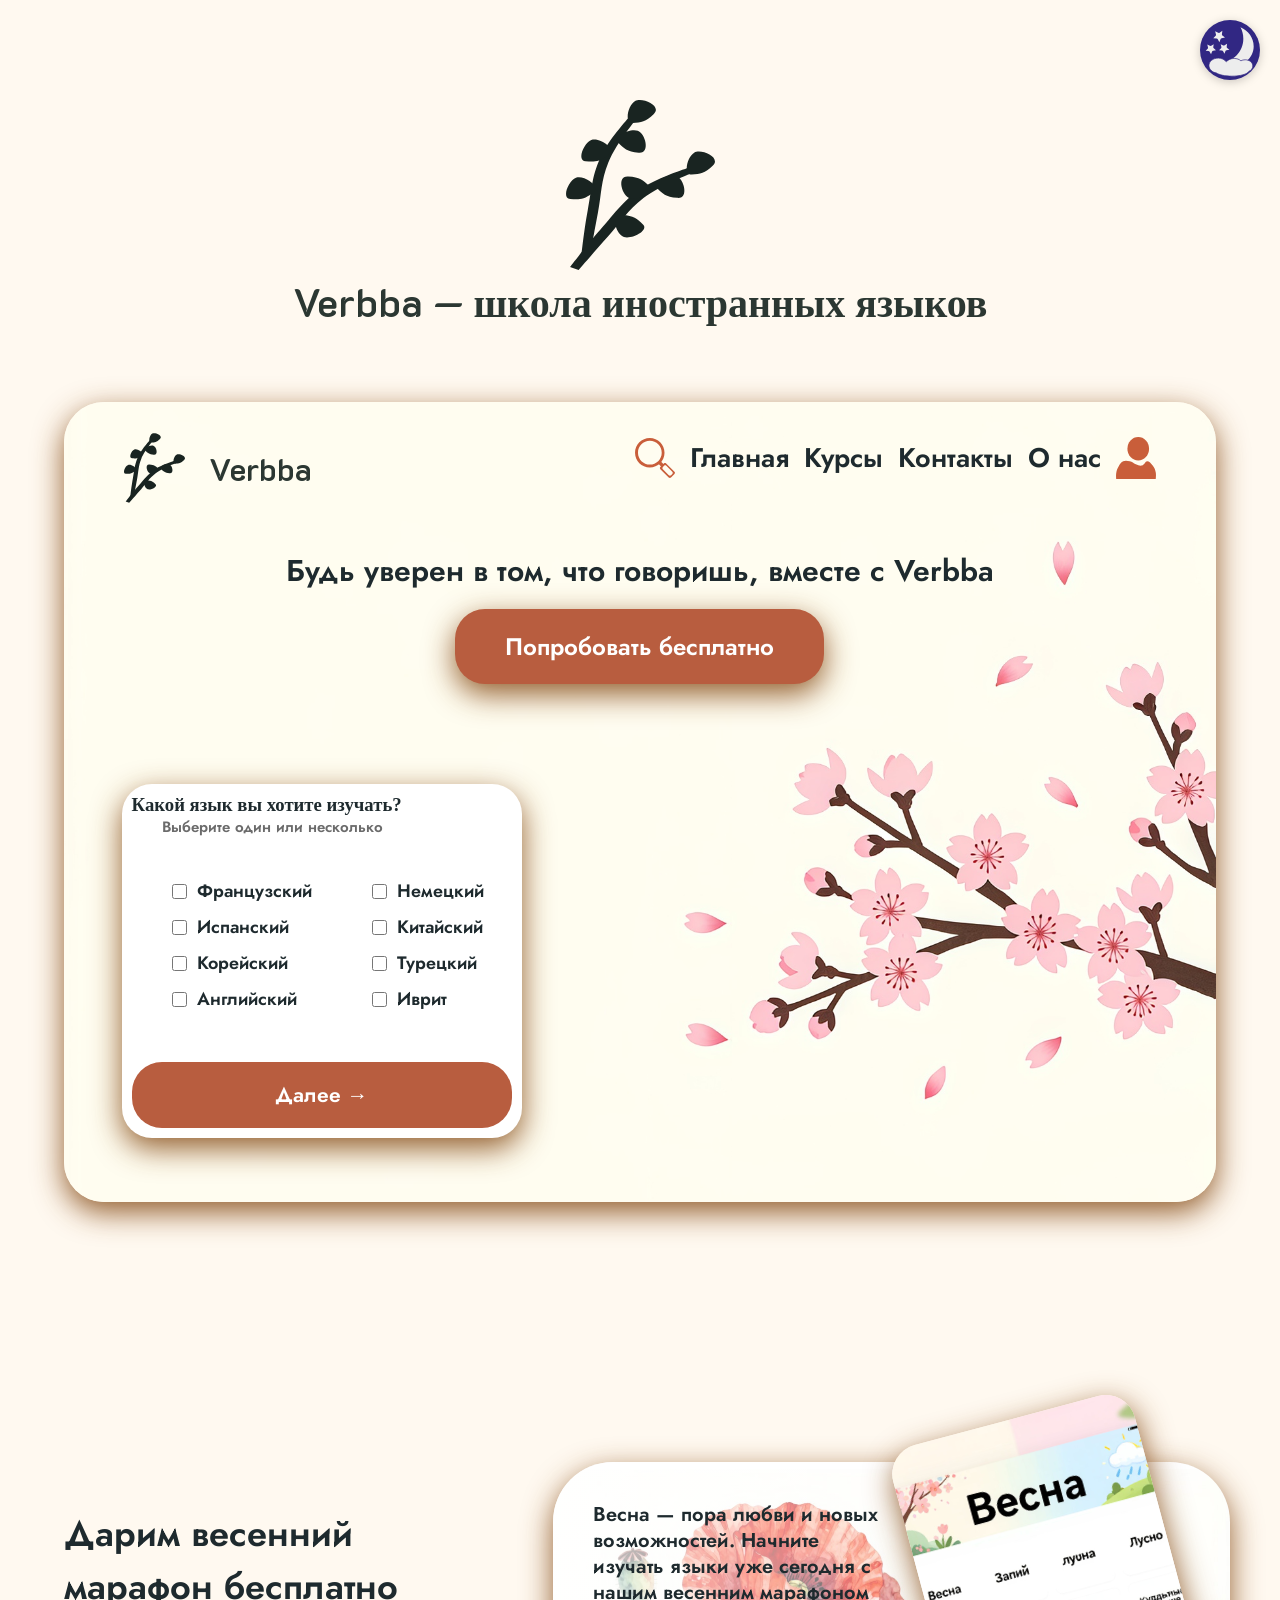
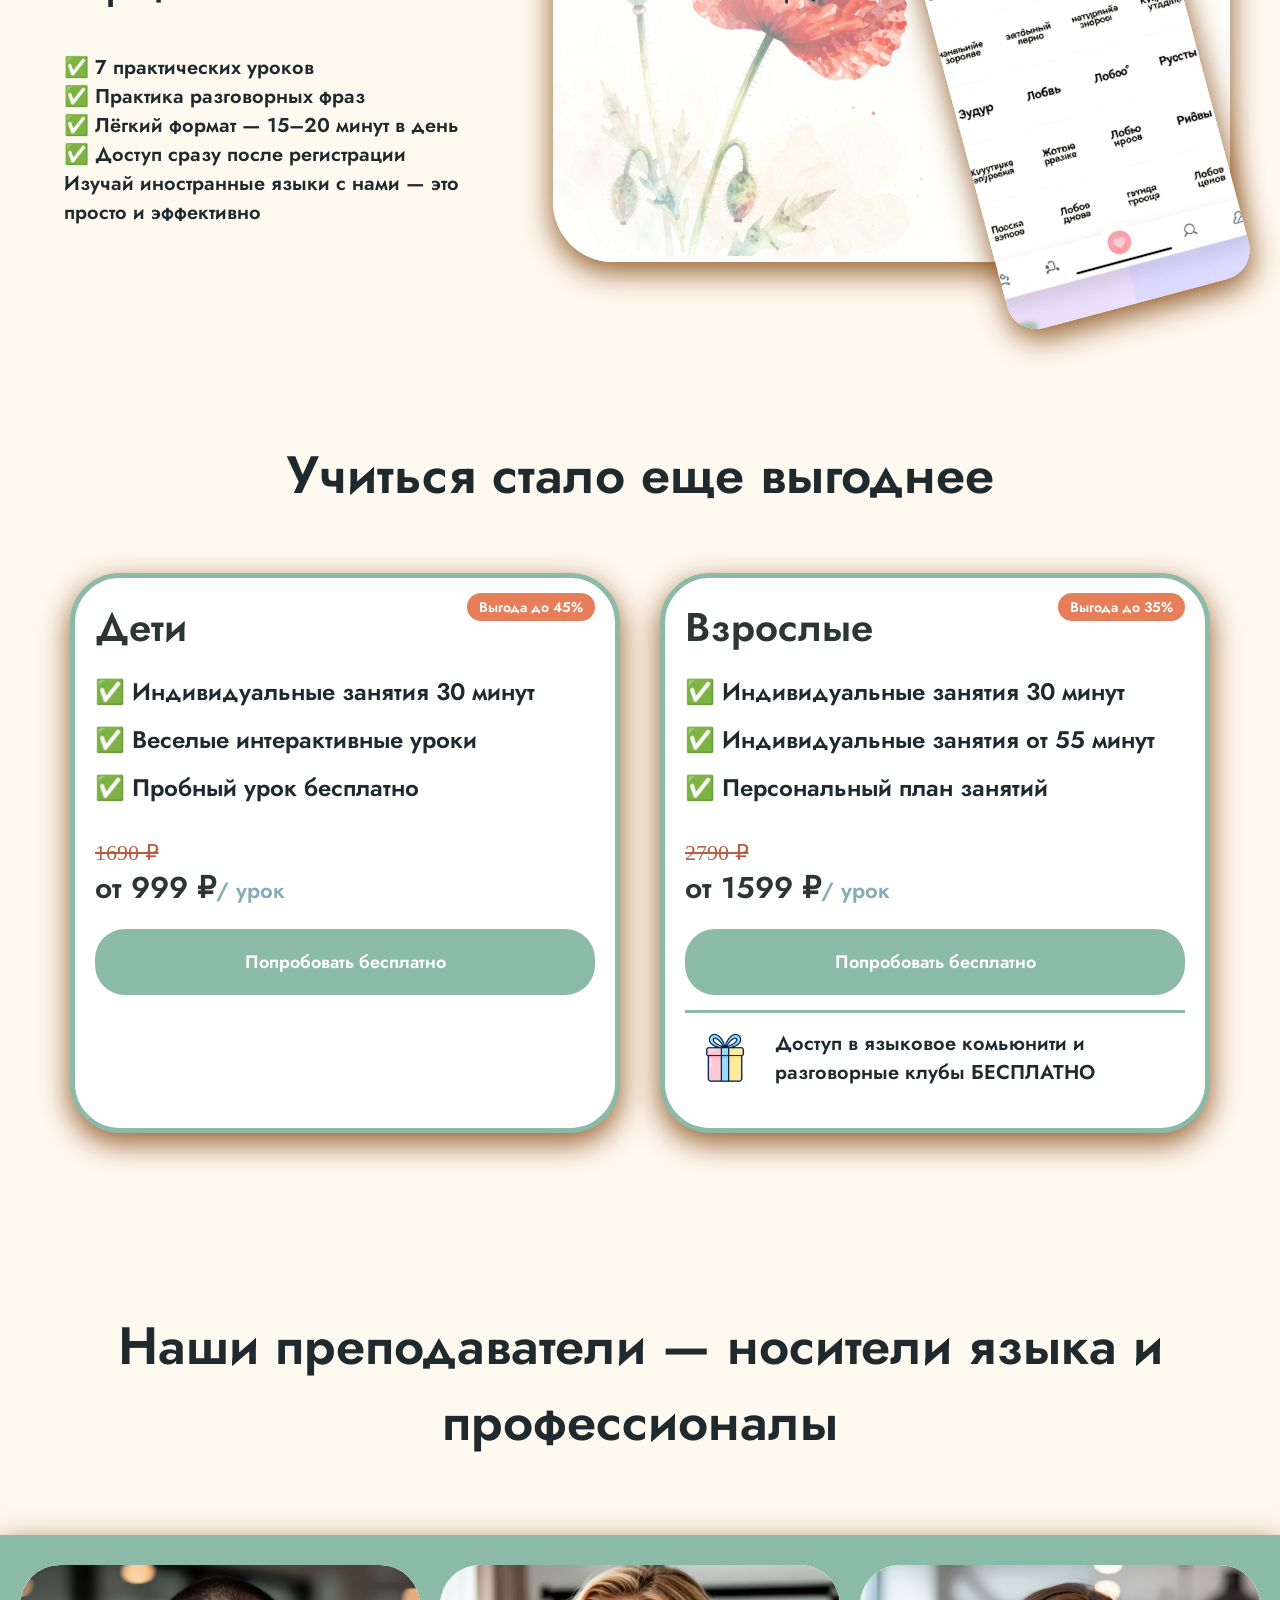
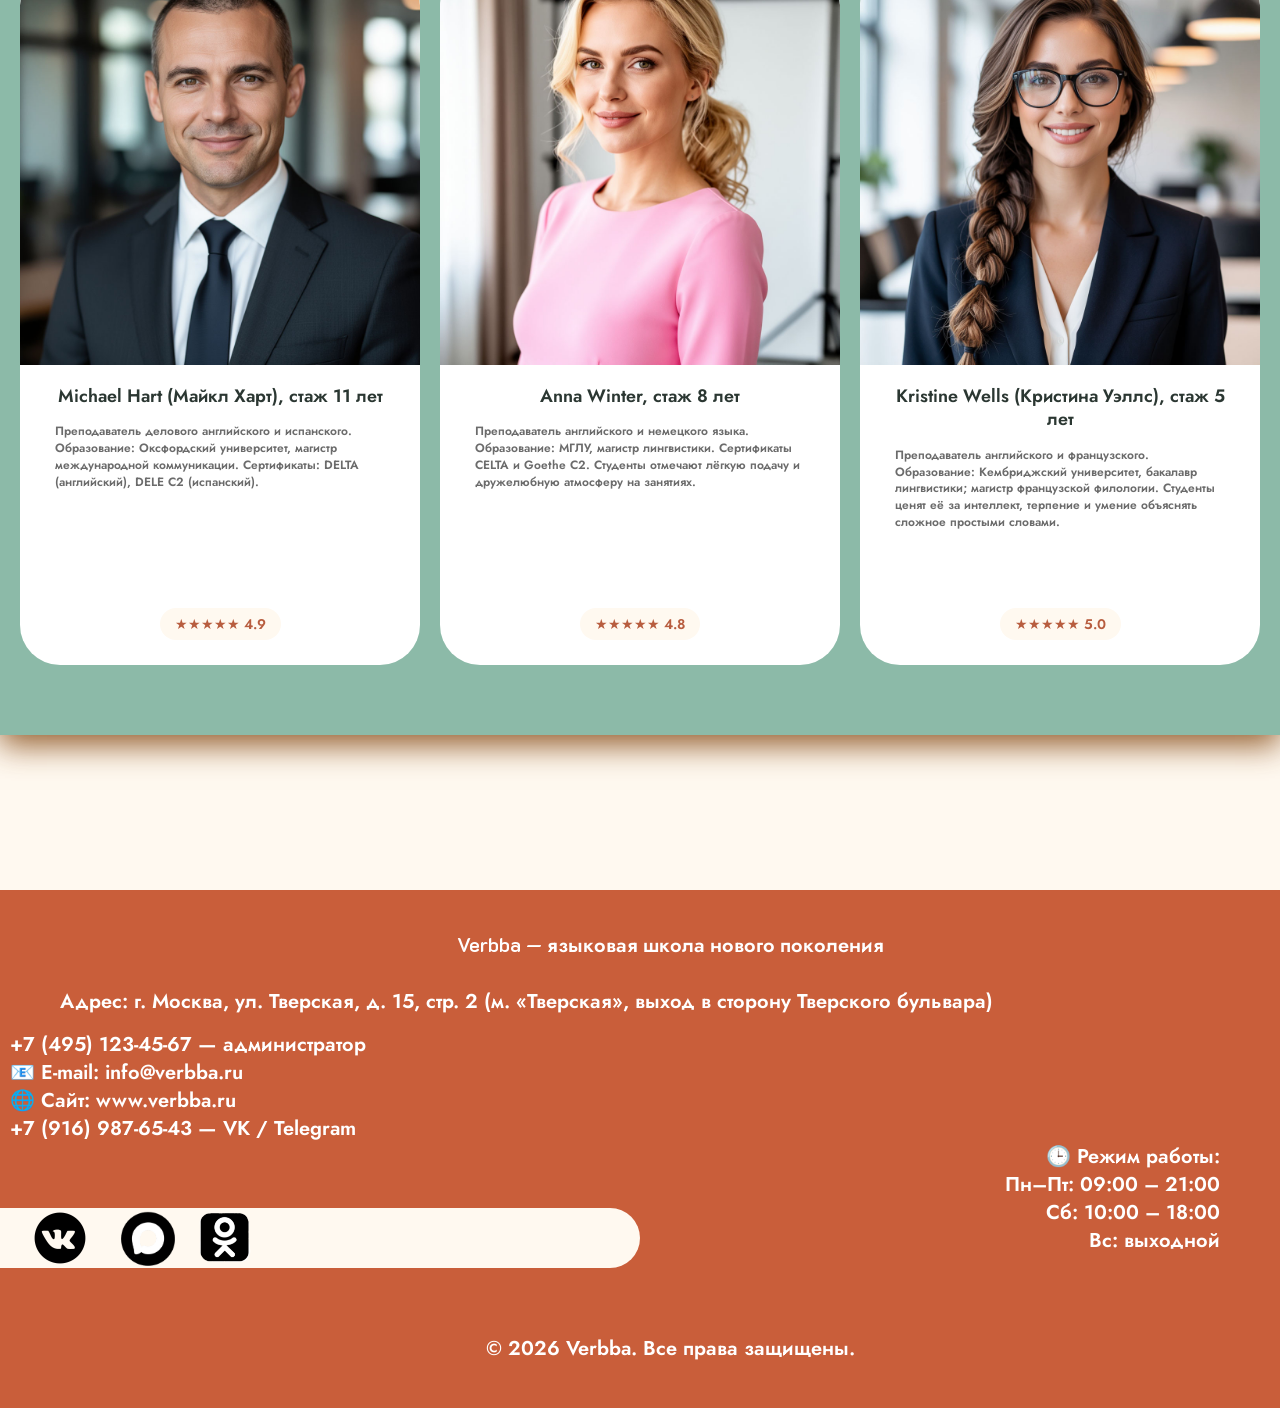
==== commit bfc21e0a: "new" ====
--- a/index.html
+++ b/index.html
@@ -1,44 +1,46 @@
 <!DOCTYPE html>
-<html lang="en">
+<html lang="ru">
 
 <head>
     <meta charset="UTF-8">
     <meta name="viewport" content="width=device-width, initial-scale=1.0">
+    <title>Курсы иностранных языков Verbba | Главная</title>
+    <meta name="description" content="Обучим любому языку: китайский, английский, немецкий для переезда, повышения квалификации и другие языки. Верьте в себя с Verbba.">
+    <meta name="keywords" content="курсы иностранных языков, английский онлайн, китайский с нуля, школа языков Verbba, репетитор по немецкому">
     <link rel="stylesheet" href="light/style.css" media="screen and (min-width: 1025px)">
     <link id="theme-css" rel="stylesheet" href="light/style.css">
-    <link id="tablet-css" rel="stylesheet" href="light/tablet.css"
-        media="screen and (min-width: 600px) and (max-width: 1024px)">
+    <link id="tablet-css" rel="stylesheet" href="light/tablet.css" media="screen and (min-width: 600px) and (max-width: 1024px)">
     <link id="mobile-css" rel="stylesheet" href="light/mobile.css" media="screen and (max-width: 599px)">
+    
     <script src="tema.js"></script>
-    <link rel="icon" type="image/png" href="img/icon0.jpg">
-    <title>Майя Verbba~Главная</title>
+    <link rel="icon" type="image/png" href="img/icons/icon-max.png">
 </head>
 
 <body>
-    <img id="themeToggle" class="floating-theme-icon" src="img/vkltemn.svg" alt="Тема">
+    <img id="themeToggle" class="floating-theme-icon" src="img/icons/vktemn.svg" alt="Переключение темы">
 
     <header>
         <div class="lakrica">
             <div class="logo"></div>
-            <h1 class="name1">Verbba</h1>
+            <h1 class="name1">Verbba — школа иностранных языков</h1>
         </div>
         <div class="hheadeer">
             <div class="navv">
                 <div class="leftlogo">
                     <div class="logo2"></div>
-                    <h2 class="name2">Verbba</h2>
+                    <div class="name2">Verbba</div>
                 </div>
                 <div class="burger-icon" id="burgerIcon">
-                    <img src="img/burger.svg" alt="Меню">
+                    <img src="img/icons/burger.svg" alt="Меню">
                 </div>
                 <div class="navv-menu">
                     <ul>
-                        <li><a href="#"><img src="img/searchh.svg"></a></li>
+                        <li><a href="#"><img src="img/icons/searchh.svg" alt="Поиск"></a></li>
                         <li><a href="index.html">Главная</a></li>
                         <li><a href="courses.html">Курсы</a></li>
                         <li><a href="contact.html">Контакты</a></li>
                         <li><a href="aboutus.html">О нас</a></li>
-                        <li><a href="person.html"><img src="img/usver.svg"></a></li>
+                        <li><a href="person.html"><img src="img/icons/usver.svg" alt="Личный кабинет"></a></li>
                     </ul>
                 </div>
             </div>
@@ -54,12 +56,12 @@
             </div>
 
             <div class="centcont">
-                <h3 class="g">Будь уверен в том, что говоришь, вместе с Verbba</h3>
+                <h2 class="g">Будь уверен в том, что говоришь, вместе с Verbba</h2>
                 <button class="poprob" onclick="location.href='person.html'">Попробовать бесплатно</button>
             </div>
 
             <div class="langform">
-                <h4>Какой язык вы хотите изучать?</h4>
+                <h3>Какой язык вы хотите изучать?</h3>
                 <p class="subtitle">Выберите один или несколько</p>
                 <div class="langrid">
                     <label class="checkboxx"><input type="checkbox" name="language" value="french"> Французский</label>
@@ -77,30 +79,34 @@
     </header>
 
     <main>
+        <!-- Блок марафона -->
         <div class="maraf">
             <div class="lefttxt">
-                <h4 class="h4mar">Дарим весенний марафон бесплатно</h4>
+                <h2 class="h4mar">Дарим весенний марафон бесплатно</h2>
                 <div class="textt">
                     <p>✅ 7 практических уроков</p>
                     <p>✅ Практика разговорных фраз</p>
                     <p>✅ Лёгкий формат — 15–20 минут в день</p>
                     <p>✅ Доступ сразу после регистрации</p>
+                    <p><strong>Изучай иностранные языки с нами — это просто и эффективно</strong></p>
                 </div>
             </div>
             <div class="marafon1">
                 <div class="marafon2"></div>
                 <div class="marafon-text">
-                    <p>Весна — пора любви и новых возможностей. Начните изучать язык уже сегодня с нашим весенним
-                        марафоном</p>
+                    <p>Весна — пора любви и новых возможностей. Начните <strong>изучать языки</strong> уже сегодня с нашим весенним марафоном</p>
                 </div>
             </div>
         </div>
 
-        <h4 class="kartt">Учиться стало еще выгоднее</h4>
+        <!-- Блок карточек "Учиться стало выгоднее" -->
+        <div class="kartt">
+            <h2>Учиться стало еще выгоднее</h2>
+        </div>
         <div class="kartochk">
             <div class="detikart1">
                 <div class="flagg">Выгода до 45%</div>
-                <h4 class="deti">Дети</h4>
+                <h3 class="deti">Дети</h3>
                 <div class="txtdeti">
                     <p>✅ Индивидуальные занятия 30 минут</p>
                     <p>✅ Веселые интерактивные уроки</p>
@@ -115,7 +121,7 @@
             </div>
             <div class="vzroslkart2">
                 <div class="flagg">Выгода до 35%</div>
-                <div class="vzrosly">Взрослые</div>
+                <h3 class="vzrosly">Взрослые</h3>
                 <div class="txtvz">
                     <p>✅ Индивидуальные занятия 30 минут</p>
                     <p>✅ Индивидуальные занятия от 55 минут</p>
@@ -134,58 +140,51 @@
             </div>
         </div>
 
-        <h4 class="tittleprep">Наши преподаватели</h4>
+        <!-- Блок преподавателей -->
+        <div class="tittleprep">
+            <h2>Наши преподаватели — носители языка и профессионалы</h2>
+        </div>
         <div class="prepsection">
             <div class="prepsection-track">
                 <div class="prepkard">
                     <div class="prepphoto1"></div>
                     <div class="prepname">Michael Hart (Майкл Харт), стаж 11 лет</div>
-                    <div class="prepnote">Преподаватель делового английского и испанского. Образование: Оксфордский
-                        университет, магистр международной коммуникации. Сертификаты: DELTA (английский), DELE C2
-                        (испанский).</div>
+                    <div class="prepnote"><strong>Преподаватель делового английского и испанского</strong>. Образование: Оксфордский университет, магистр международной коммуникации. Сертификаты: DELTA (английский), DELE C2 (испанский).</div>
                     <div class="preprating">★★★★★ 4.9</div>
                 </div>
                 <div class="prepkard">
                     <div class="prepphoto2"></div>
                     <div class="prepname">Anna Winter, стаж 8 лет</div>
-                    <div class="prepnote">Преподаватель английского и немецкого языка. Образование: МГЛУ, магистр
-                        лингвистики. Сертификаты CELTA и Goethe C2. Студенты отмечают лёгкую подачу и дружелюбную
-                        атмосферу на занятиях.</div>
+                    <div class="prepnote"><strong>Преподаватель английского и немецкого языка</strong>. Образование: МГЛУ, магистр лингвистики. Сертификаты CELTA и Goethe C2. Студенты отмечают лёгкую подачу и дружелюбную атмосферу на занятиях.</div>
                     <div class="preprating">★★★★★ 4.8</div>
                 </div>
                 <div class="prepkard">
                     <div class="prepphoto3"></div>
                     <div class="prepname">Kristine Wells (Кристина Уэллс), стаж 5 лет</div>
-                    <div class="prepnote">Преподаватель английского и французского. Образование: Кембриджский
-                        университет, бакалавр лингвистики; магистр французской филологии. Студенты ценят её за
-                        интеллект, терпение и умение объяснять сложное простыми словами.</div>
+                    <div class="prepnote"><strong>Преподаватель английского и французского</strong>. Образование: Кембриджский университет, бакалавр лингвистики; магистр французской филологии. Студенты ценят её за интеллект, терпение и умение объяснять сложное простыми словами.</div>
                     <div class="preprating">★★★★★ 5.0</div>
                 </div>
                 <div class="prepkard">
                     <div class="prepphoto4"></div>
                     <div class="prepname">David Chen (Дэвид Чен), стаж 7 лет</div>
-                    <div class="prepnote">Преподаватель китайского и английского языка. Образование: Пекинский
-                        университет лингвистики. Сертификаты: HSK 6, TEFL. Студенты отмечают системный подход и
-                        терпение.</div>
+                    <div class="prepnote"><strong>Преподаватель китайского и английского языка</strong>. Образование: Пекинский университет лингвистики. Сертификаты: HSK 6, TEFL. Студенты отмечают системный подход и терпение.</div>
                     <div class="preprating">★★★★★ 4.9</div>
                 </div>
                 <div class="prepkard">
                     <div class="prepphoto5"></div>
                     <div class="prepname">Sophia Müller (София Мюллер), стаж 6 лет</div>
-                    <div class="prepnote">Преподаватель немецкого и итальянского языка. Образование: Берлинский
-                        университет им. Гумбольдта. Студенты ценят лёгкую подачу и индивидуальный подход.</div>
+                    <div class="prepnote"><strong>Преподаватель немецкого и итальянского языка</strong>. Образование: Берлинский университет им. Гумбольдта. Студенты ценят лёгкую подачу и индивидуальный подход.</div>
                     <div class="preprating">★★★★★ 4.7</div>
                 </div>
             </div>
         </div>
     </main>
+    
     <footer>
         <div class="footer-content">
             <p class="titlefoot">Verbba — языковая школа нового поколения</p>
-            <p class="adress">Адрес: г. Москва, ул. Тверская, д. 15, стр. 2 (м. «Тверская», выход в сторону Тверского
-                бульвара)</p>
-            <p class="info">+7 (495) 123-45-67 — администратор<br>📧 E-mail: info@verbba.ru<br>🌐 Сайт:
-                www.verbba.ru<br>+7 (916) 987-65-43 — VK / Telegram</p>
+            <p class="adress">Адрес: г. Москва, ул. Тверская, д. 15, стр. 2 (м. «Тверская», выход в сторону Тверского бульвара)</p>
+            <p class="info">+7 (495) 123-45-67 — администратор<br>📧 E-mail: info@verbba.ru<br>🌐 Сайт: www.verbba.ru<br>+7 (916) 987-65-43 — VK / Telegram</p>
             <p class="rejim">🕒 Режим работы:<br>Пн–Пт: 09:00 – 21:00<br>Сб: 10:00 – 18:00<br>Вс: выходной</p>
         </div>
         <div class="lenta">
--- a/light/style.css
+++ b/light/style.css
@@ -25,8 +25,9 @@
     overflow-x: hidden;
 }
 
+/* ===== ЛОГОТИПЫ И ОБЩИЕ ЭЛЕМЕНТЫ ===== */
 .logo {
-    background-image: url("../img/logosv.svg");
+    background-image: url("../img/icons/logosv.svg");
     width: 150px;
     height: 170px;
     background-position: center;
@@ -43,7 +44,7 @@
     object-fit: contain;
 }
 
-/*--Одинаковая шапка для всего кроме главной--*/
+/* ===== ОДИНАКОВАЯ ШАПКА ===== */
 .header2 {
     width: 100%;
     background: linear-gradient(135deg, rgba(255, 255, 255, 0.458), rgba(255, 255, 255, 0.501)), url('../img/landishy.jpeg');
@@ -71,7 +72,7 @@
 }
 
 .logo2 {
-    background-image: url('../img/logosv.svg');
+    background-image: url('../img/icons/logosv.svg');
     height: 70px;
     width: 70px;
     background-repeat: no-repeat;
@@ -107,7 +108,7 @@
 .search-icon {
     width: 40px;
     height: 40px;
-    background-image: url('../img/search.png');
+    background-image: url('../img/icons/search.png');
     background-size: contain;
     background-repeat: no-repeat;
     background-position: center;
@@ -116,13 +117,13 @@
 .user-icon {
     width: 40px;
     height: 40px;
-    background-image: url('../img/user.png');
+    background-image: url('../img/icons/user.png');
     background-size: contain;
     background-repeat: no-repeat;
     background-position: center;
 }
 
-/*Главная страница*/
+/* ===== ГЛАВНАЯ СТРАНИЦА ===== */
 .lakrica {
     text-align: center;
     margin-top: 100px;
@@ -155,7 +156,6 @@
     flex-direction: column;
 }
 
-/* навигация главной */
 .navv {
     display: flex;
     align-items: center;
@@ -193,7 +193,6 @@
     color: #1E2A2E;
 }
 
-/* центр главной */
 .centcont {
     text-align: center;
     width: 70%;
@@ -225,7 +224,6 @@
     background-color: #9A4A32;
 }
 
-/* форма выбора языка на главной */
 .langform {
     position: absolute;
     left: 5%;
@@ -300,7 +298,6 @@
     background-color: #9A4A32;
 }
 
-/* марафон (главная) */
 .maraf {
     margin: 125px auto;
     display: flex;
@@ -356,7 +353,7 @@
     right: 5%;
     top: 50%;
     transform: translateY(-50%) rotate(-15deg);
-    background-image: url('../img/phonemar');
+    background-image: url('../img/phonemar.png');
     box-shadow: 0 10px 30px rgba(132, 71, 17, 0.884);
     background-size: cover;
     background-repeat: no-repeat;
@@ -385,7 +382,6 @@
     word-wrap: break-word;
 }
 
-/* карточки скидок (главная) */
 .kartochk {
     margin-top: 60px;
     display: flex;
@@ -504,7 +500,7 @@
 }
 
 .gift {
-    background-image: url('../img/giftt.png');
+    background-image: url('../img/icons/giftt.png');
     width: 80px;
     height: 80px;
     background-size: contain;
@@ -517,7 +513,6 @@
     flex: 1;
 }
 
-/* слайдер преподавателей */
 .prepsection {
     margin: 75px 0;
     width: 100%;
@@ -607,7 +602,7 @@
     align-self: center;
 }
 
-/* ===== КУРСЫ ===== */
+/* ===== СТРАНИЦА КУРСЫ ===== */
 .coursses {
     max-width: none;
     margin: 80px auto;
@@ -660,9 +655,9 @@
     box-shadow: 0 15px 40px rgba(132, 71, 10, 0.9);
 }
 
-.eng1 { background: linear-gradient(rgba(224,255,252,0.5), rgba(210,234,255,0.5)), url(../img/english); background-size: cover; background-position: center; background-repeat: no-repeat; }
-.eng2 { background: linear-gradient(rgba(224,255,252,0.5), rgba(210,234,255,0.5)), url(../img/eng2); background-size: cover; background-position: center; background-repeat: no-repeat; }
-.eng3 { background: linear-gradient(rgba(224,255,252,0.5), rgba(210,234,255,0.5)), url(../img/eng3); background-size: cover; background-position: center; background-repeat: no-repeat; }
+.eng1 { background: linear-gradient(rgba(224,255,252,0.5), rgba(210,234,255,0.5)), url(../img/english.png); background-size: cover; background-position: center; background-repeat: no-repeat; }
+.eng2 { background: linear-gradient(rgba(224,255,252,0.5), rgba(210,234,255,0.5)), url(../img/eng2.png); background-size: cover; background-position: center; background-repeat: no-repeat; }
+.eng3 { background: linear-gradient(rgba(224,255,252,0.5), rgba(210,234,255,0.5)), url(../img/eng3.png); background-size: cover; background-position: center; background-repeat: no-repeat; }
 .chin1 { background: linear-gradient(rgba(224,255,252,0.5), rgba(210,234,255,0.5)), url(../img/chin1.avif); background-size: cover; background-position: center; background-repeat: no-repeat; }
 .chin2 { background: linear-gradient(rgba(224,255,252,0.5), rgba(210,234,255,0.5)), url(../img/chin2.avif); background-size: cover; background-position: center; background-repeat: no-repeat; }
 .chin3 { background: linear-gradient(rgba(224,255,252,0.5), rgba(210,234,255,0.5)), url(../img/chin3.avif); background-size: cover; background-position: center; background-repeat: no-repeat; }
@@ -730,7 +725,7 @@
     background-color: #9A4A32;
 }
 
-/* широкий блок китайского */
+/* ===== ШИРОКИЙ БЛОК КИТАЙСКОГО ===== */
 .chinaas {
     background: linear-gradient(135deg, #8CBAA8 0%, #6B9A86 100%);;
     padding: 60px 40px;
@@ -762,7 +757,7 @@
     max-width: none;
 }
 
-/*Контакты*/
+/* ===== КОНТАКТЫ ===== */
 .contactpage {
     padding: 60px 0 0 0;
 }
@@ -852,7 +847,7 @@
     background-color: #9A4A32;
 }
 
-/*О нас*/
+/* ===== О НАС ===== */
 .aboutpage {
     max-width: 1400px;
     margin: 60px auto;
@@ -934,7 +929,7 @@
     line-height: 1.5;
 }
 
-/* Отзывы */
+/* ===== ОТЗЫВЫ ===== */
 .scrollotsuvy {
     margin: 80px 0;
     background-color: #8CBAA8;
@@ -999,7 +994,7 @@
     width: 80px;
     height: 80px;
     margin: 0 auto 20px;
-    background-image: url('../img/user.png');
+    background-image: url('../img/icons/user.png');
     background-size: cover;
     background-position: center;
     background-repeat: no-repeat;
@@ -1027,7 +1022,7 @@
     color: #B85D3F;
 }
 
-/*Личный кабинет*/
+/* ===== ЛИЧНЫЙ КАБИНЕТ ===== */
 .person {
     min-height: 70vh;
     display: flex;
@@ -1136,7 +1131,8 @@
 .ssilkreg a:hover, .ssilklog a:hover {
     text-decoration: underline;
 }
-/*Футер*/
+
+/* ===== ФУТЕР ===== */
 footer {
     background-color: #C95E3A;
     color: #FFFFFF;
@@ -1182,7 +1178,7 @@
 }
 
 .VK {
-    background-image: url('../img/VK.png');
+    background-image: url('../img/icons/VK.png');
     width: 80px;
     height: 80px;
     background-size: contain;
@@ -1191,7 +1187,7 @@
 }
 
 .Max {
-    background-image: url('../img/icon-max-bl.png');
+    background-image: url('../img/icons/icon-max.png');
     width: 55px;
     height: 55px;
     background-size: contain;
@@ -1200,7 +1196,7 @@
 }
 
 .odnokl {
-    background-image: url('../img/odnokl.png');
+    background-image: url('../img/icons/odnokl.png');
     width: 60px;
     height: 60px;
     background-size: contain;
@@ -1232,7 +1228,8 @@
     text-align: center;
     margin-top: 80px;
 }
-/* Кнопка переключения темы с иконкой */
+
+/* ===== ОБЩИЕ ЭЛЕМЕНТЫ И АДАПТИВ ===== */
 .floating-theme-icon {
     position: fixed;
     top: 20px;
@@ -1251,11 +1248,11 @@
 .floating-theme-icon:hover {
     transform: scale(1.2);
 }
-/* ===== БУРГЕР (скрыт на десктопе) ===== */
+
 .burger-icon {
-    display: none; /* Скрыт по умолчанию */
-}
-/* ===== ИКОНКИ В НАВИГАЦИИ ===== */
+    display: none;
+}
+
 .navv-menu img,
 .navv-menu2 img {
     width: 40px;
@@ -1263,27 +1260,26 @@
     display: block;
     object-fit: contain;
 }
-/* Базовые стили (Десктоп > 768px) */
+
 .navv {
-    position: relative; /* Чтобы мобильное меню позиционировалось относительно шапки */
+    position: relative;
 }
 .burger-icon {
-    display: none; /* Скрыт на десктопе */
+    display: none;
 }
 #menuPanel {
-    display: none; /* Скрыт на десктопе */
+    display: none;
 }
 .navv-menu ul {
-    display: flex; /* Десктопное меню видно */
-}
-
-/* Мобильная версия (<= 768px) */
+    display: flex;
+}
+
 @media (max-width: 768px) {
     .navv-menu ul {
-        display: none; /* Прячем горизонтальное меню */
+        display: none;
     }
     .burger-icon {
-        display: block; /* Показываем бургер */
+        display: block;
         cursor: pointer;
     }
     #menuPanel {
@@ -1294,10 +1290,10 @@
         background: #FFF9F0;
         box-shadow: 0 5px 15px rgba(0,0,0,0.1);
         z-index: 100;
-        display: none; /* Скрыто по умолчанию */
+        display: none;
     }
     #menuPanel.active {
-        display: block; /* Показываем, когда JS добавляет класс .active */
+        display: block;
     }
     #menuPanel ul {
         list-style: none;
--- a/light/style.css
+++ b/light/style.css
@@ -25,8 +25,9 @@
     overflow-x: hidden;
 }
 
+/* ===== ЛОГОТИПЫ И ОБЩИЕ ЭЛЕМЕНТЫ ===== */
 .logo {
-    background-image: url("../img/logosv.svg");
+    background-image: url("../img/icons/logosv.svg");
     width: 150px;
     height: 170px;
     background-position: center;
@@ -43,7 +44,7 @@
     object-fit: contain;
 }
 
-/*--Одинаковая шапка для всего кроме главной--*/
+/* ===== ОДИНАКОВАЯ ШАПКА ===== */
 .header2 {
     width: 100%;
     background: linear-gradient(135deg, rgba(255, 255, 255, 0.458), rgba(255, 255, 255, 0.501)), url('../img/landishy.jpeg');
@@ -71,7 +72,7 @@
 }
 
 .logo2 {
-    background-image: url('../img/logosv.svg');
+    background-image: url('../img/icons/logosv.svg');
     height: 70px;
     width: 70px;
     background-repeat: no-repeat;
@@ -107,7 +108,7 @@
 .search-icon {
     width: 40px;
     height: 40px;
-    background-image: url('../img/search.png');
+    background-image: url('../img/icons/search.png');
     background-size: contain;
     background-repeat: no-repeat;
     background-position: center;
@@ -116,13 +117,13 @@
 .user-icon {
     width: 40px;
     height: 40px;
-    background-image: url('../img/user.png');
+    background-image: url('../img/icons/user.png');
     background-size: contain;
     background-repeat: no-repeat;
     background-position: center;
 }
 
-/*Главная страница*/
+/* ===== ГЛАВНАЯ СТРАНИЦА ===== */
 .lakrica {
     text-align: center;
     margin-top: 100px;
@@ -155,7 +156,6 @@
     flex-direction: column;
 }
 
-/* навигация главной */
 .navv {
     display: flex;
     align-items: center;
@@ -193,7 +193,6 @@
     color: #1E2A2E;
 }
 
-/* центр главной */
 .centcont {
     text-align: center;
     width: 70%;
@@ -225,7 +224,6 @@
     background-color: #9A4A32;
 }
 
-/* форма выбора языка на главной */
 .langform {
     position: absolute;
     left: 5%;
@@ -300,7 +298,6 @@
     background-color: #9A4A32;
 }
 
-/* марафон (главная) */
 .maraf {
     margin: 125px auto;
     display: flex;
@@ -356,7 +353,7 @@
     right: 5%;
     top: 50%;
     transform: translateY(-50%) rotate(-15deg);
-    background-image: url('../img/phonemar');
+    background-image: url('../img/phonemar.png');
     box-shadow: 0 10px 30px rgba(132, 71, 17, 0.884);
     background-size: cover;
     background-repeat: no-repeat;
@@ -385,7 +382,6 @@
     word-wrap: break-word;
 }
 
-/* карточки скидок (главная) */
 .kartochk {
     margin-top: 60px;
     display: flex;
@@ -504,7 +500,7 @@
 }
 
 .gift {
-    background-image: url('../img/giftt.png');
+    background-image: url('../img/icons/giftt.png');
     width: 80px;
     height: 80px;
     background-size: contain;
@@ -517,7 +513,6 @@
     flex: 1;
 }
 
-/* слайдер преподавателей */
 .prepsection {
     margin: 75px 0;
     width: 100%;
@@ -607,7 +602,7 @@
     align-self: center;
 }
 
-/* ===== КУРСЫ ===== */
+/* ===== СТРАНИЦА КУРСЫ ===== */
 .coursses {
     max-width: none;
     margin: 80px auto;
@@ -660,9 +655,9 @@
     box-shadow: 0 15px 40px rgba(132, 71, 10, 0.9);
 }
 
-.eng1 { background: linear-gradient(rgba(224,255,252,0.5), rgba(210,234,255,0.5)), url(../img/english); background-size: cover; background-position: center; background-repeat: no-repeat; }
-.eng2 { background: linear-gradient(rgba(224,255,252,0.5), rgba(210,234,255,0.5)), url(../img/eng2); background-size: cover; background-position: center; background-repeat: no-repeat; }
-.eng3 { background: linear-gradient(rgba(224,255,252,0.5), rgba(210,234,255,0.5)), url(../img/eng3); background-size: cover; background-position: center; background-repeat: no-repeat; }
+.eng1 { background: linear-gradient(rgba(224,255,252,0.5), rgba(210,234,255,0.5)), url(../img/english.png); background-size: cover; background-position: center; background-repeat: no-repeat; }
+.eng2 { background: linear-gradient(rgba(224,255,252,0.5), rgba(210,234,255,0.5)), url(../img/eng2.png); background-size: cover; background-position: center; background-repeat: no-repeat; }
+.eng3 { background: linear-gradient(rgba(224,255,252,0.5), rgba(210,234,255,0.5)), url(../img/eng3.png); background-size: cover; background-position: center; background-repeat: no-repeat; }
 .chin1 { background: linear-gradient(rgba(224,255,252,0.5), rgba(210,234,255,0.5)), url(../img/chin1.avif); background-size: cover; background-position: center; background-repeat: no-repeat; }
 .chin2 { background: linear-gradient(rgba(224,255,252,0.5), rgba(210,234,255,0.5)), url(../img/chin2.avif); background-size: cover; background-position: center; background-repeat: no-repeat; }
 .chin3 { background: linear-gradient(rgba(224,255,252,0.5), rgba(210,234,255,0.5)), url(../img/chin3.avif); background-size: cover; background-position: center; background-repeat: no-repeat; }
@@ -730,7 +725,7 @@
     background-color: #9A4A32;
 }
 
-/* широкий блок китайского */
+/* ===== ШИРОКИЙ БЛОК КИТАЙСКОГО ===== */
 .chinaas {
     background: linear-gradient(135deg, #8CBAA8 0%, #6B9A86 100%);;
     padding: 60px 40px;
@@ -762,7 +757,7 @@
     max-width: none;
 }
 
-/*Контакты*/
+/* ===== КОНТАКТЫ ===== */
 .contactpage {
     padding: 60px 0 0 0;
 }
@@ -852,7 +847,7 @@
     background-color: #9A4A32;
 }
 
-/*О нас*/
+/* ===== О НАС ===== */
 .aboutpage {
     max-width: 1400px;
     margin: 60px auto;
@@ -934,7 +929,7 @@
     line-height: 1.5;
 }
 
-/* Отзывы */
+/* ===== ОТЗЫВЫ ===== */
 .scrollotsuvy {
     margin: 80px 0;
     background-color: #8CBAA8;
@@ -999,7 +994,7 @@
     width: 80px;
     height: 80px;
     margin: 0 auto 20px;
-    background-image: url('../img/user.png');
+    background-image: url('../img/icons/user.png');
     background-size: cover;
     background-position: center;
     background-repeat: no-repeat;
@@ -1027,7 +1022,7 @@
     color: #B85D3F;
 }
 
-/*Личный кабинет*/
+/* ===== ЛИЧНЫЙ КАБИНЕТ ===== */
 .person {
     min-height: 70vh;
     display: flex;
@@ -1136,7 +1131,8 @@
 .ssilkreg a:hover, .ssilklog a:hover {
     text-decoration: underline;
 }
-/*Футер*/
+
+/* ===== ФУТЕР ===== */
 footer {
     background-color: #C95E3A;
     color: #FFFFFF;
@@ -1182,7 +1178,7 @@
 }
 
 .VK {
-    background-image: url('../img/VK.png');
+    background-image: url('../img/icons/VK.png');
     width: 80px;
     height: 80px;
     background-size: contain;
@@ -1191,7 +1187,7 @@
 }
 
 .Max {
-    background-image: url('../img/icon-max-bl.png');
+    background-image: url('../img/icons/icon-max.png');
     width: 55px;
     height: 55px;
     background-size: contain;
@@ -1200,7 +1196,7 @@
 }
 
 .odnokl {
-    background-image: url('../img/odnokl.png');
+    background-image: url('../img/icons/odnokl.png');
     width: 60px;
     height: 60px;
     background-size: contain;
@@ -1232,7 +1228,8 @@
     text-align: center;
     margin-top: 80px;
 }
-/* Кнопка переключения темы с иконкой */
+
+/* ===== ОБЩИЕ ЭЛЕМЕНТЫ И АДАПТИВ ===== */
 .floating-theme-icon {
     position: fixed;
     top: 20px;
@@ -1251,11 +1248,11 @@
 .floating-theme-icon:hover {
     transform: scale(1.2);
 }
-/* ===== БУРГЕР (скрыт на десктопе) ===== */
+
 .burger-icon {
-    display: none; /* Скрыт по умолчанию */
-}
-/* ===== ИКОНКИ В НАВИГАЦИИ ===== */
+    display: none;
+}
+
 .navv-menu img,
 .navv-menu2 img {
     width: 40px;
@@ -1263,27 +1260,26 @@
     display: block;
     object-fit: contain;
 }
-/* Базовые стили (Десктоп > 768px) */
+
 .navv {
-    position: relative; /* Чтобы мобильное меню позиционировалось относительно шапки */
+    position: relative;
 }
 .burger-icon {
-    display: none; /* Скрыт на десктопе */
+    display: none;
 }
 #menuPanel {
-    display: none; /* Скрыт на десктопе */
+    display: none;
 }
 .navv-menu ul {
-    display: flex; /* Десктопное меню видно */
-}
-
-/* Мобильная версия (<= 768px) */
+    display: flex;
+}
+
 @media (max-width: 768px) {
     .navv-menu ul {
-        display: none; /* Прячем горизонтальное меню */
+        display: none;
     }
     .burger-icon {
-        display: block; /* Показываем бургер */
+        display: block;
         cursor: pointer;
     }
     #menuPanel {
@@ -1294,10 +1290,10 @@
         background: #FFF9F0;
         box-shadow: 0 5px 15px rgba(0,0,0,0.1);
         z-index: 100;
-        display: none; /* Скрыто по умолчанию */
+        display: none;
     }
     #menuPanel.active {
-        display: block; /* Показываем, когда JS добавляет класс .active */
+        display: block;
     }
     #menuPanel ul {
         list-style: none;
--- a/light/tablet.css
+++ b/light/tablet.css
@@ -291,7 +291,7 @@
     right: 5%;
     top: 50%;
     transform: translateY(-50%) rotate(-15deg);
-    background-image: url('../img/phonemar');
+    background-image: url('../img/phonemar.png');
     box-shadow: 0 10px 30px rgba(132, 71, 17, 0.884);
     background-size: cover;
     background-repeat: no-repeat;
@@ -593,7 +593,7 @@
 .VK {
     width: 55px;
     height: 55px;
-    background-image: url('../img/VK.png');
+    background-image: url('../img/icons/VK.png');
     background-size: contain;
     background-repeat: no-repeat;
 }
@@ -601,7 +601,7 @@
 .Max {
     width: 38px;
     height: 38px;
-    background-image: url('../img/icon-max-bl.png');
+    background-image: url('../img/icons/icon-max.png');
     background-size: contain;
     background-repeat: no-repeat;
 }
@@ -609,7 +609,7 @@
 .odnokl {
     width: 42px;
     height: 42px;
-    background-image: url('../img/odnokl.png');
+    background-image: url('../img/icons/odnokl.png');
     background-size: contain;
     background-repeat: no-repeat;
 }
--- a/light/mobile.css
+++ b/light/mobile.css
@@ -462,7 +462,7 @@
     .VK {
         width: 35px;
         height: 35px;
-        background-image: url('../img/VK.png');
+        background-image: url('../img/icons/VK.png');
         background-size: contain;
         background-repeat: no-repeat;
     }
@@ -470,7 +470,7 @@
     .Max {
         width: 28px;
         height: 28px;
-        background-image: url('../img/icon-max-bl.png');
+        background-image: url('../img/icons/icon-max.png');
         background-size: contain;
         background-repeat: no-repeat;
     }
@@ -478,7 +478,7 @@
     .odnokl {
         width: 32px;
         height: 32px;
-        background-image: url('../img/odnokl.png');
+        background-image: url('../img/icons/odnokl.png');
         background-size: contain;
         background-repeat: no-repeat;
     }
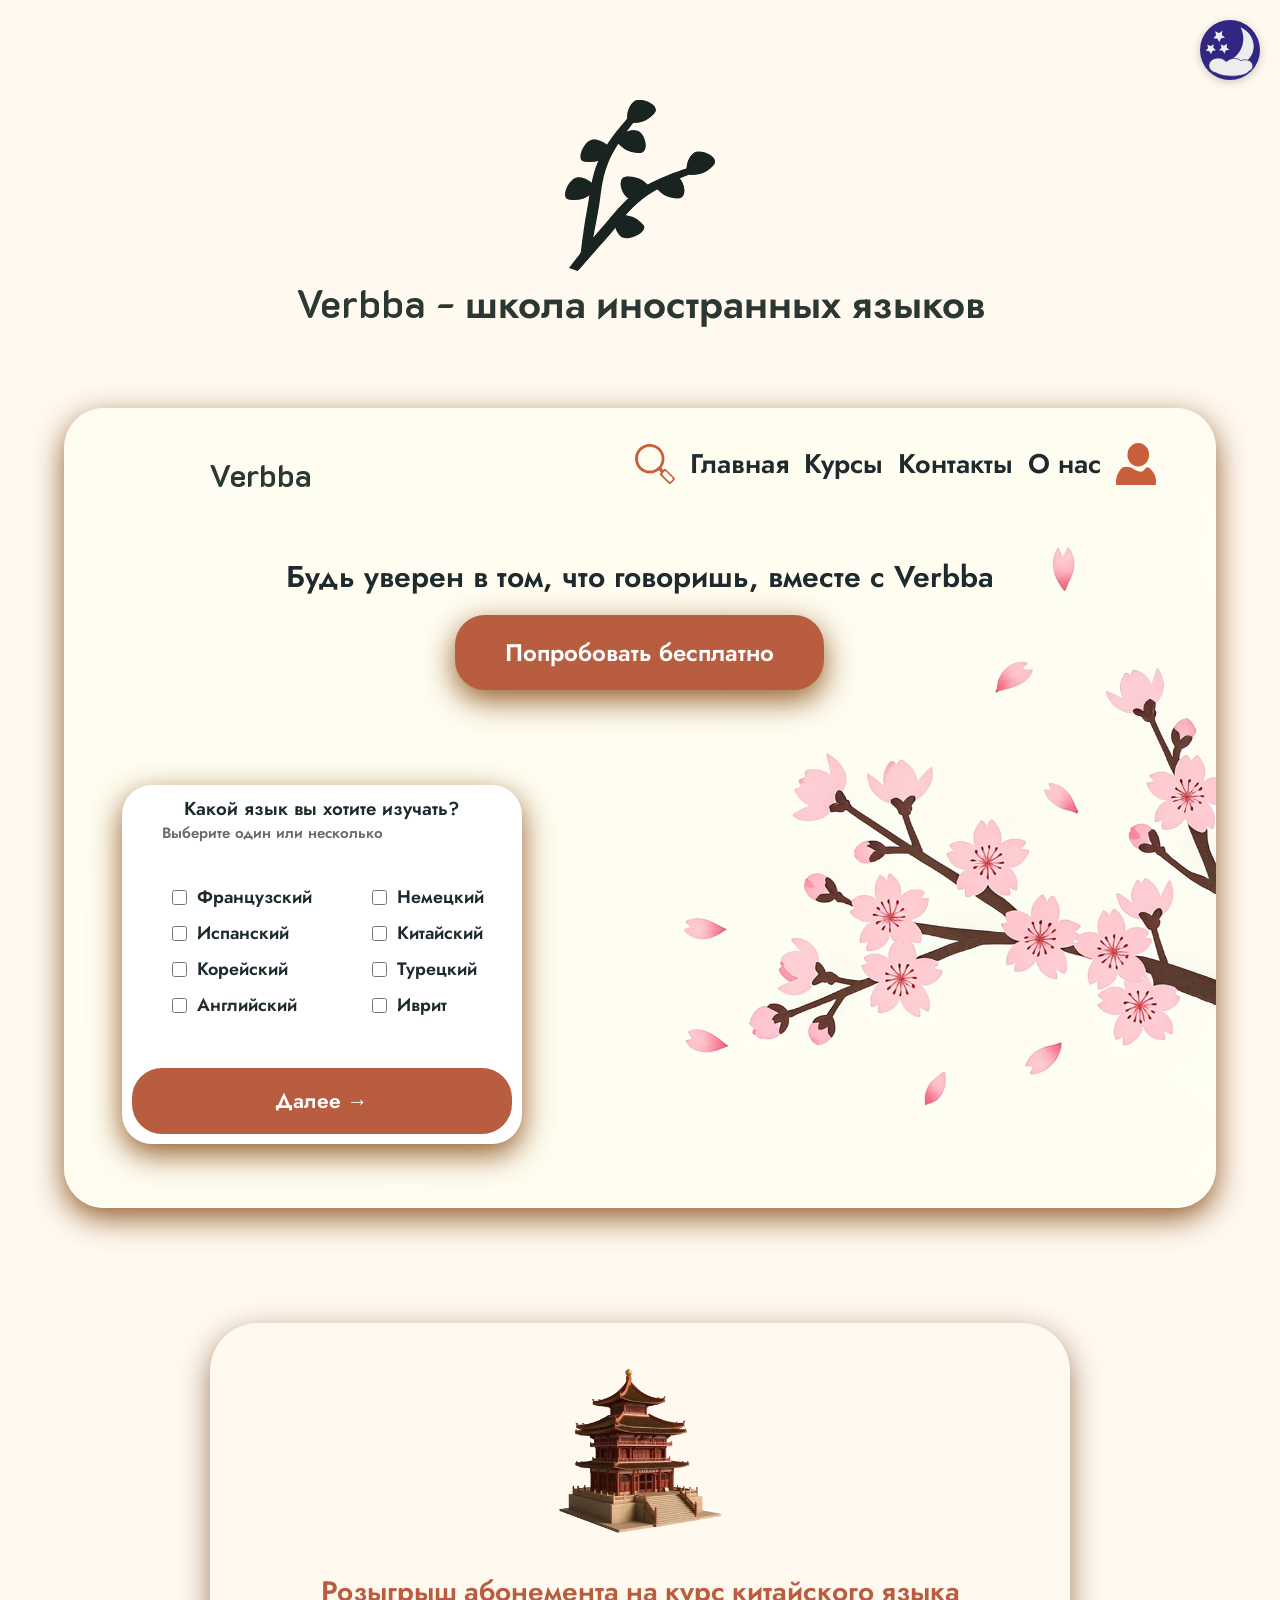
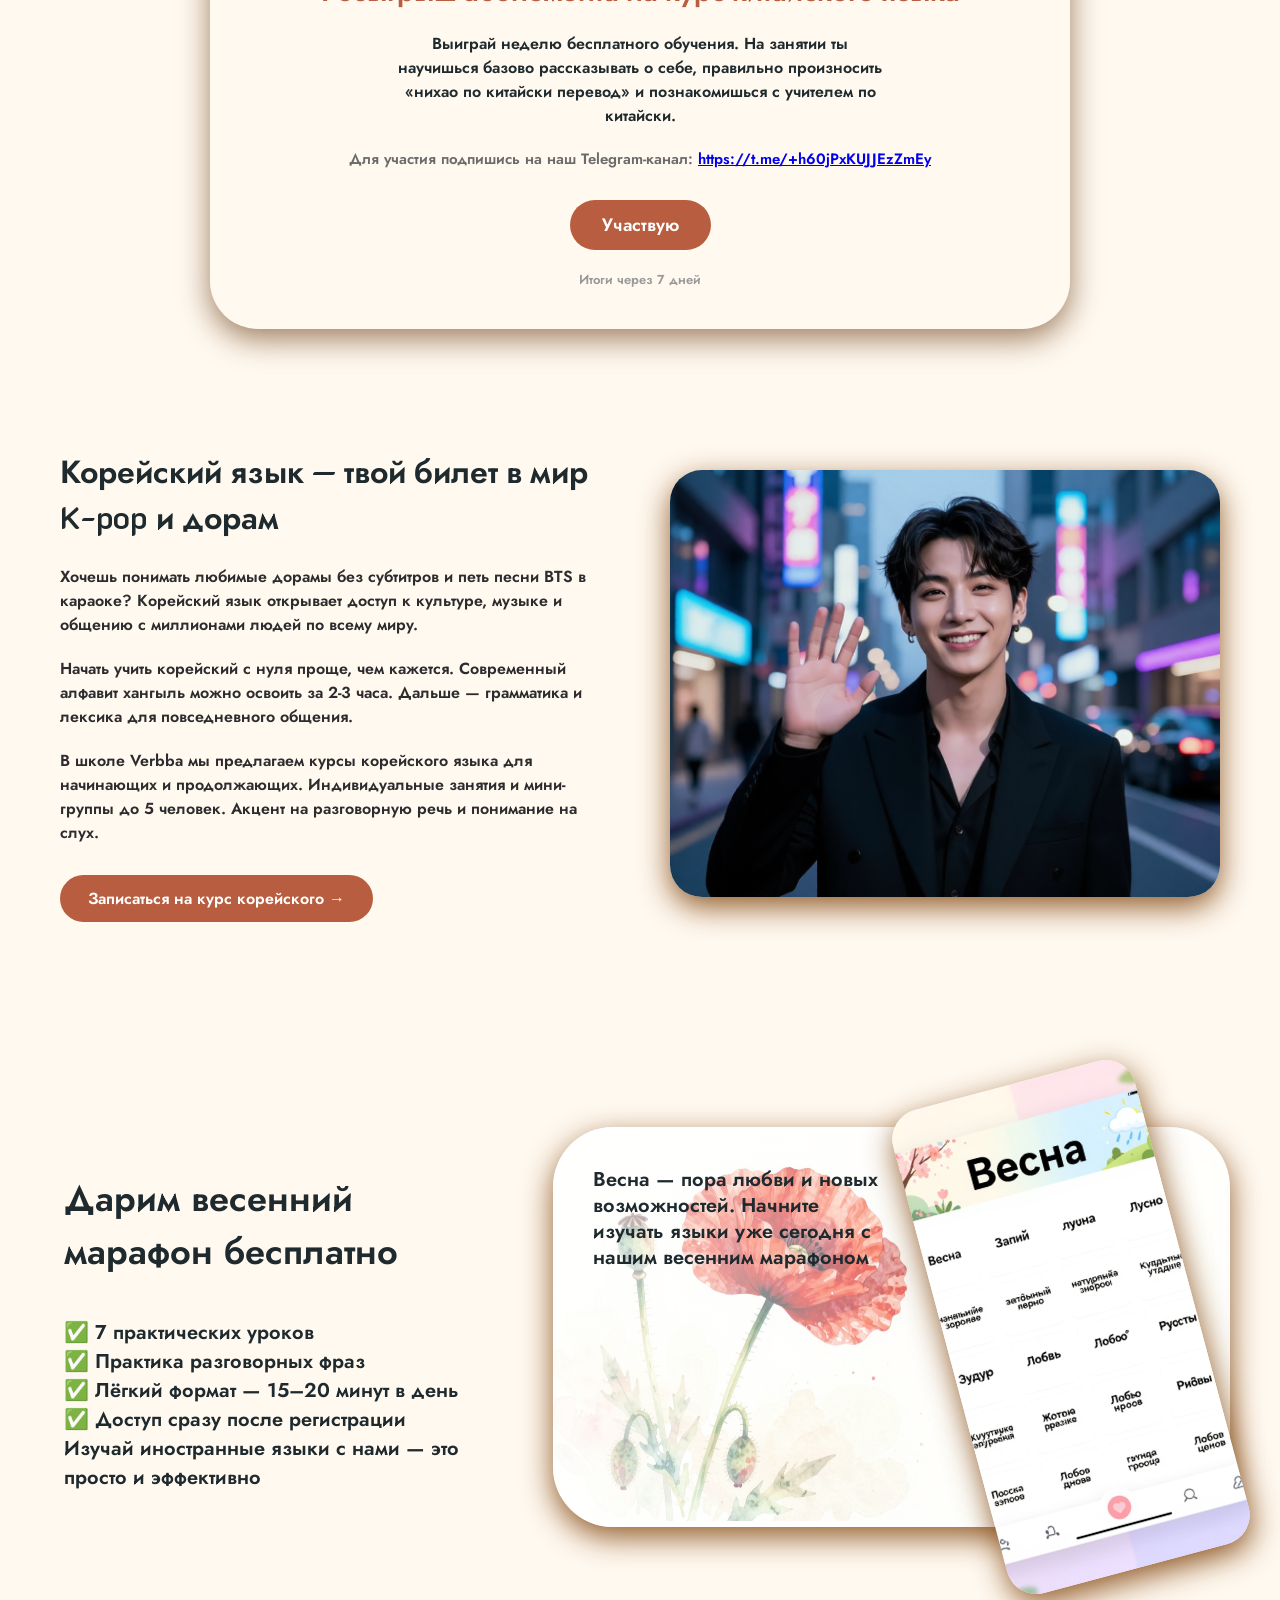
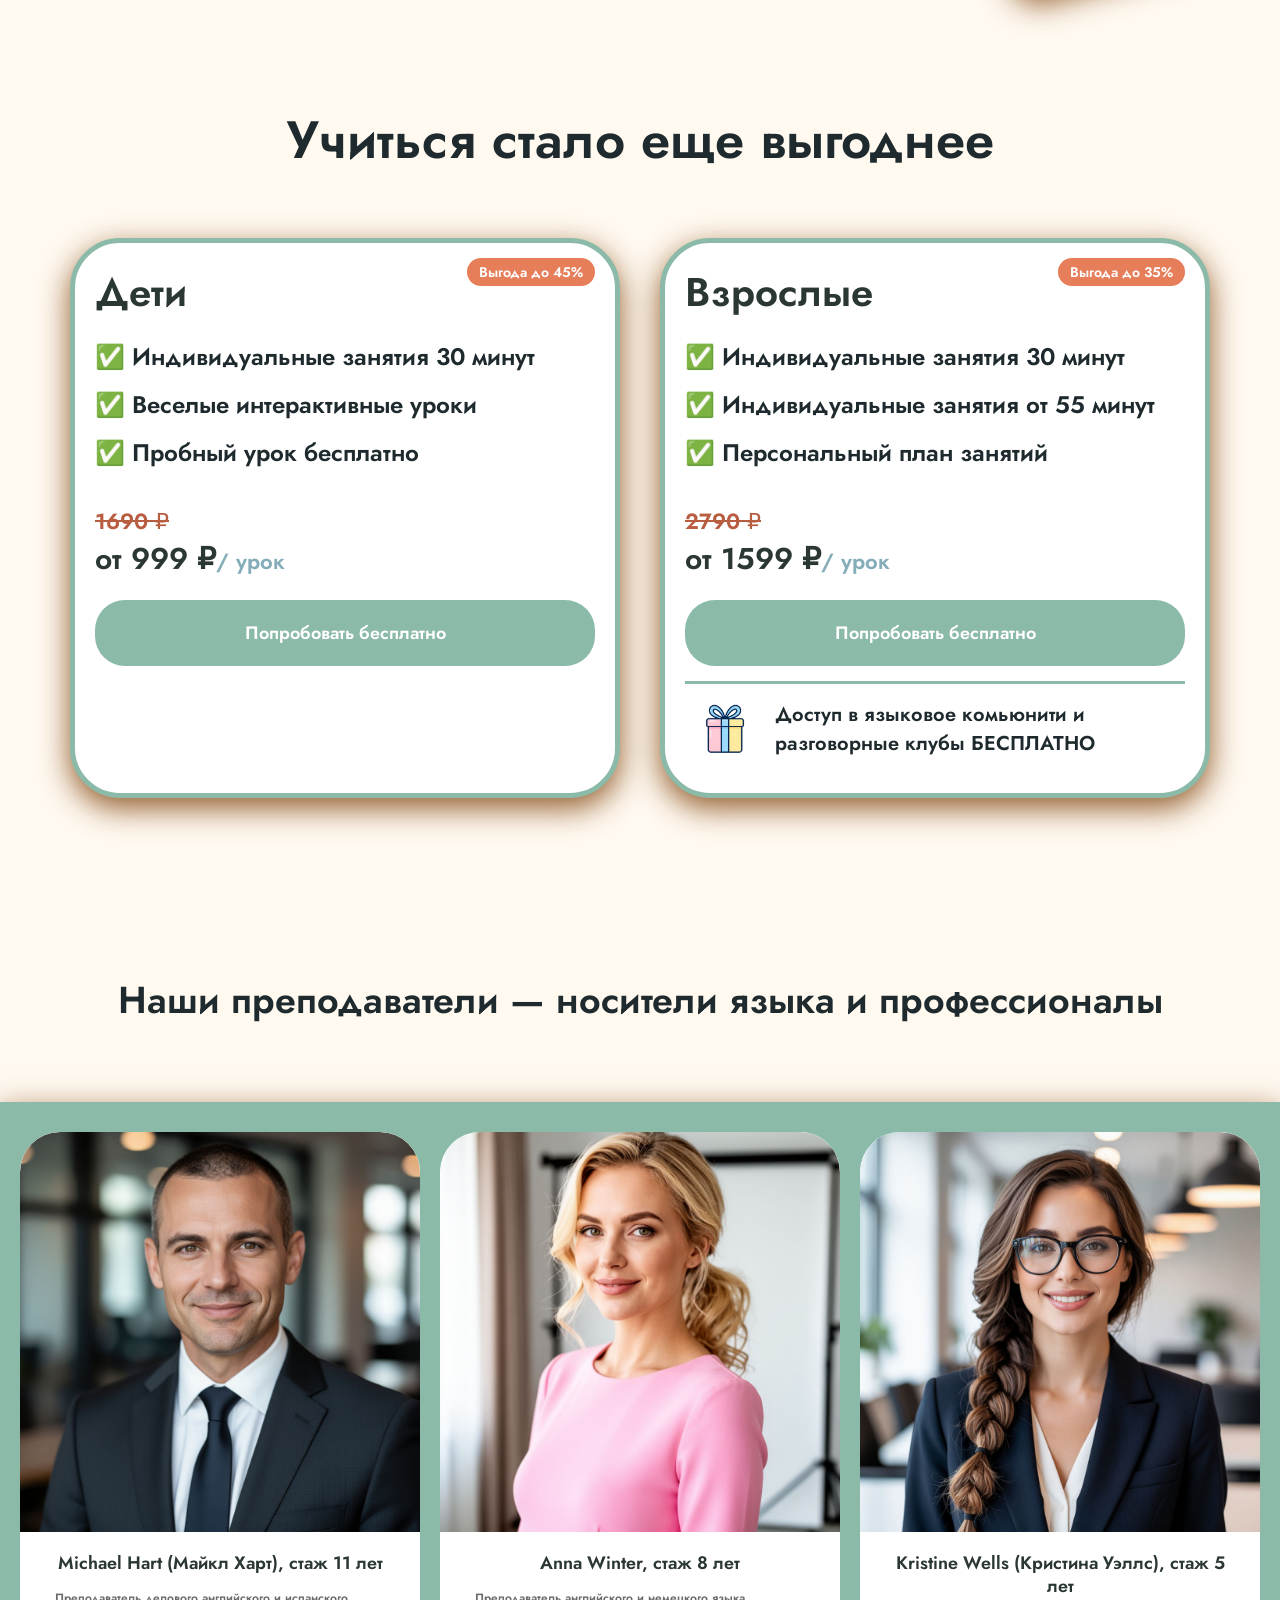
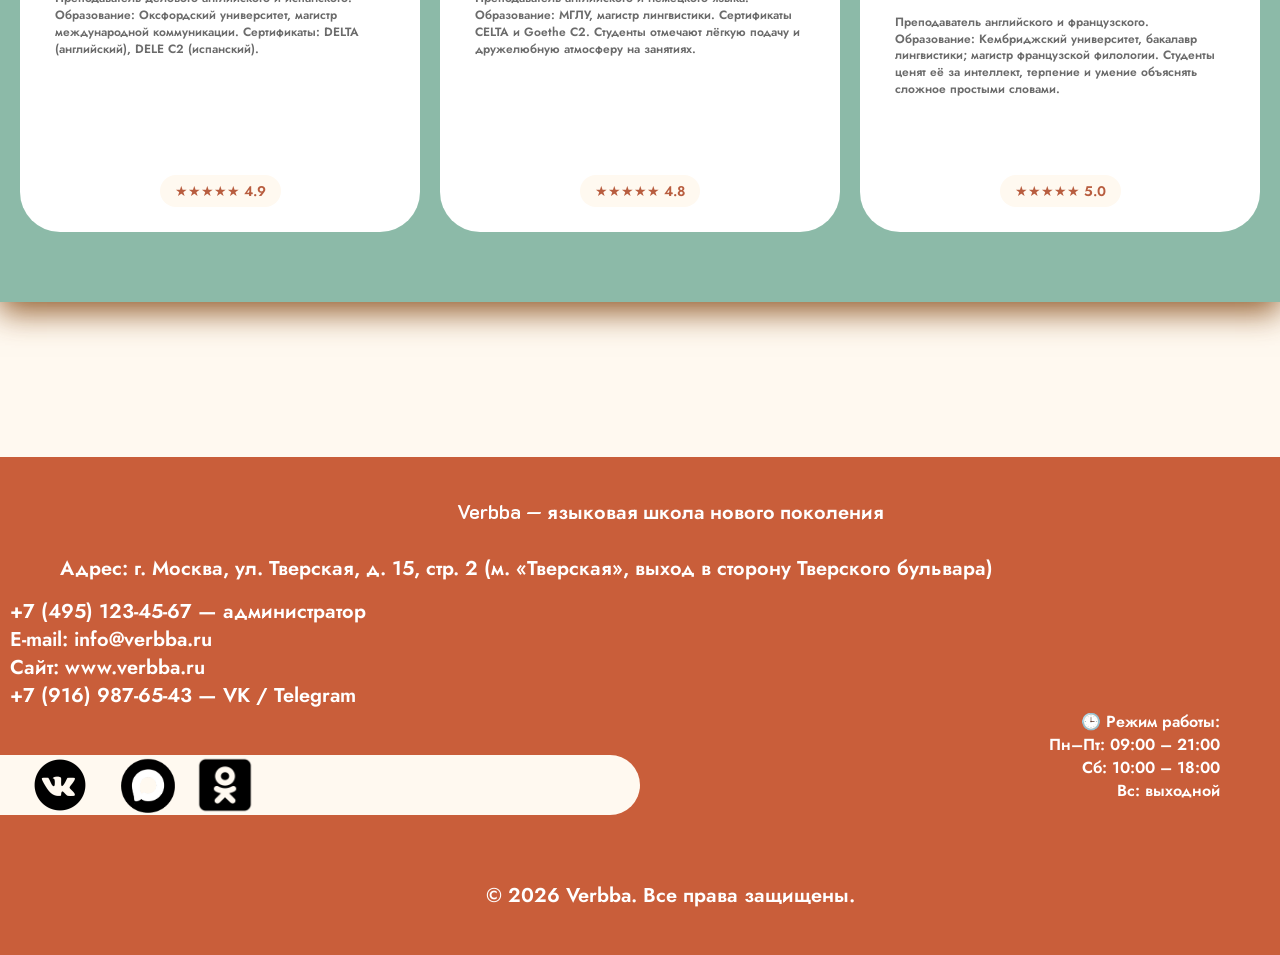
==== commit 7e85a251: "new2" ====
--- a/index.html
+++ b/index.html
@@ -5,13 +5,16 @@
     <meta charset="UTF-8">
     <meta name="viewport" content="width=device-width, initial-scale=1.0">
     <title>Курсы иностранных языков Verbba | Главная</title>
-    <meta name="description" content="Обучим любому языку: китайский, английский, немецкий для переезда, повышения квалификации и другие языки. Верьте в себя с Verbba.">
-    <meta name="keywords" content="курсы иностранных языков, английский онлайн, китайский с нуля, школа языков Verbba, репетитор по немецкому">
+    <meta name="description"
+        content="Обучим любому языку: китайский, английский, немецкий для переезда, повышения квалификации и другие языки. Верьте в себя с Verbba.">
+    <meta name="keywords"
+        content="курсы иностранных языков, английский онлайн, китайский с нуля, школа языков Verbba, репетитор по немецкому">
     <link rel="stylesheet" href="light/style.css" media="screen and (min-width: 1025px)">
     <link id="theme-css" rel="stylesheet" href="light/style.css">
-    <link id="tablet-css" rel="stylesheet" href="light/tablet.css" media="screen and (min-width: 600px) and (max-width: 1024px)">
+    <link id="tablet-css" rel="stylesheet" href="light/tablet.css"
+        media="screen and (min-width: 600px) and (max-width: 1024px)">
     <link id="mobile-css" rel="stylesheet" href="light/mobile.css" media="screen and (max-width: 599px)">
-    
+
     <script src="tema.js"></script>
     <link rel="icon" type="image/png" href="img/icons/icon-max.png">
 </head>
@@ -21,8 +24,12 @@
 
     <header>
         <div class="lakrica">
-            <div class="logo"></div>
-            <h1 class="name1">Verbba — школа иностранных языков</h1>
+            <div class="logo" itemscope itemtype="http://schema.org/Organization">
+                <a itemprop="url" href="index.html">
+                    <img itemprop="logo" src="img/icons/logosv.svg" alt="Verbba" style="width: 150px;">
+                </a>
+            </div>
+            <h1 class="name1">Verbba - школа иностранных языков</h1>
         </div>
         <div class="hheadeer">
             <div class="navv">
@@ -79,6 +86,56 @@
     </header>
 
     <main>
+        <!-- Блок розыгрыша -->
+        <section class="rosygrysh">
+            <div class="rosygryshcard">
+                <div class="rosygryshphoto">
+                    <img src="img/icons/hramchin.png" alt="Китайский храм" class="rosygryshimg">
+                </div>
+                <h2 class="rosygryshtitle">Розыгрыш абонемента на курс китайского языка</h2>
+                <p class="rosygryshmaintext">
+                    Выиграй неделю бесплатного обучения. На занятии ты научишься базово рассказывать о себе,
+                    правильно произносить <strong>«нихао по китайски перевод»</strong> и познакомишься с
+                    <strong>учителем по китайски</strong>.
+                </p>
+                <p class="rosygryshcondition">
+                    Для участия подпишись на наш Telegram-канал:
+                    <a href="https://t.me/+h60jPxKUJJEzZmEy" class="rosygryshlink">https://t.me/+h60jPxKUJJEzZmEy</a>
+                </p>
+                <button class="rosygryshbutton">Участвую</button>
+                <p class="rosygryshdate">Итоги через 7 дней</p>
+            </div>
+        </section>
+
+        <!-- Статья про корейский язык -->
+        <section class="korean">
+            <div class="koreaninner">
+                <div class="koreantext">
+                    <h2 class="koreantitle">Корейский язык — твой билет в мир K-pop и дорам</h2>
+                    <p class="koreanp">
+                        Хочешь понимать любимые дорамы без субтитров и петь песни BTS в караоке?
+                        <strong>Корейский язык</strong> открывает доступ к культуре, музыке и общению с миллионами людей
+                        по всему миру.
+                    </p>
+                    <p class="koreanp">
+                        Начать <strong>учить корейский с нуля</strong> проще, чем кажется. Современный алфавит хангыль
+                        можно освоить за 2-3 часа.
+                        Дальше — грамматика и лексика для повседневного общения.
+                    </p>
+                    <p class="koreanp">
+                        В школе Verbba мы предлагаем <strong>курсы корейского языка</strong> для начинающих и
+                        продолжающих.
+                        Индивидуальные занятия и мини-группы до 5 человек. Акцент на разговорную речь и понимание на
+                        слух.
+                    </p>
+                    <a href="courses.html" class="koreanbtn">Записаться на курс корейского →</a>
+                </div>
+                <div class="koreanimage">
+                    <img src="img/bts_korea.jpg" alt="Корейский язык и культура K-pop" class="koreanimg">
+                </div>
+            </div>
+        </section>
+
         <!-- Блок марафона -->
         <div class="maraf">
             <div class="lefttxt">
@@ -94,7 +151,8 @@
             <div class="marafon1">
                 <div class="marafon2"></div>
                 <div class="marafon-text">
-                    <p>Весна — пора любви и новых возможностей. Начните <strong>изучать языки</strong> уже сегодня с нашим весенним марафоном</p>
+                    <p>Весна — пора любви и новых возможностей. Начните <strong>изучать языки</strong> уже сегодня с
+                        нашим весенним марафоном</p>
                 </div>
             </div>
         </div>
@@ -149,48 +207,73 @@
                 <div class="prepkard">
                     <div class="prepphoto1"></div>
                     <div class="prepname">Michael Hart (Майкл Харт), стаж 11 лет</div>
-                    <div class="prepnote"><strong>Преподаватель делового английского и испанского</strong>. Образование: Оксфордский университет, магистр международной коммуникации. Сертификаты: DELTA (английский), DELE C2 (испанский).</div>
+                    <div class="prepnote"><strong>Преподаватель делового английского и испанского</strong>. Образование:
+                        Оксфордский университет, магистр международной коммуникации. Сертификаты: DELTA (английский),
+                        DELE C2 (испанский).</div>
                     <div class="preprating">★★★★★ 4.9</div>
                 </div>
                 <div class="prepkard">
                     <div class="prepphoto2"></div>
                     <div class="prepname">Anna Winter, стаж 8 лет</div>
-                    <div class="prepnote"><strong>Преподаватель английского и немецкого языка</strong>. Образование: МГЛУ, магистр лингвистики. Сертификаты CELTA и Goethe C2. Студенты отмечают лёгкую подачу и дружелюбную атмосферу на занятиях.</div>
+                    <div class="prepnote"><strong>Преподаватель английского и немецкого языка</strong>. Образование:
+                        МГЛУ, магистр лингвистики. Сертификаты CELTA и Goethe C2. Студенты отмечают лёгкую подачу и
+                        дружелюбную атмосферу на занятиях.</div>
                     <div class="preprating">★★★★★ 4.8</div>
                 </div>
                 <div class="prepkard">
                     <div class="prepphoto3"></div>
                     <div class="prepname">Kristine Wells (Кристина Уэллс), стаж 5 лет</div>
-                    <div class="prepnote"><strong>Преподаватель английского и французского</strong>. Образование: Кембриджский университет, бакалавр лингвистики; магистр французской филологии. Студенты ценят её за интеллект, терпение и умение объяснять сложное простыми словами.</div>
+                    <div class="prepnote"><strong>Преподаватель английского и французского</strong>. Образование:
+                        Кембриджский университет, бакалавр лингвистики; магистр французской филологии. Студенты ценят её
+                        за интеллект, терпение и умение объяснять сложное простыми словами.</div>
                     <div class="preprating">★★★★★ 5.0</div>
                 </div>
                 <div class="prepkard">
                     <div class="prepphoto4"></div>
                     <div class="prepname">David Chen (Дэвид Чен), стаж 7 лет</div>
-                    <div class="prepnote"><strong>Преподаватель китайского и английского языка</strong>. Образование: Пекинский университет лингвистики. Сертификаты: HSK 6, TEFL. Студенты отмечают системный подход и терпение.</div>
+                    <div class="prepnote"><strong>Преподаватель китайского и английского языка</strong>. Образование:
+                        Пекинский университет лингвистики. Сертификаты: HSK 6, TEFL. Студенты отмечают системный подход
+                        и терпение.</div>
                     <div class="preprating">★★★★★ 4.9</div>
                 </div>
                 <div class="prepkard">
                     <div class="prepphoto5"></div>
                     <div class="prepname">Sophia Müller (София Мюллер), стаж 6 лет</div>
-                    <div class="prepnote"><strong>Преподаватель немецкого и итальянского языка</strong>. Образование: Берлинский университет им. Гумбольдта. Студенты ценят лёгкую подачу и индивидуальный подход.</div>
+                    <div class="prepnote"><strong>Преподаватель немецкого и итальянского языка</strong>. Образование:
+                        Берлинский университет им. Гумбольдта. Студенты ценят лёгкую подачу и индивидуальный подход.
+                    </div>
                     <div class="preprating">★★★★★ 4.7</div>
                 </div>
             </div>
         </div>
     </main>
-    
+
     <footer>
-        <div class="footer-content">
+        <div class="footer-content" itemscope itemtype="http://schema.org/Organization">
+            <span itemprop="name" style="display:none;">Verbba</span>
             <p class="titlefoot">Verbba — языковая школа нового поколения</p>
-            <p class="adress">Адрес: г. Москва, ул. Тверская, д. 15, стр. 2 (м. «Тверская», выход в сторону Тверского бульвара)</p>
-            <p class="info">+7 (495) 123-45-67 — администратор<br>📧 E-mail: info@verbba.ru<br>🌐 Сайт: www.verbba.ru<br>+7 (916) 987-65-43 — VK / Telegram</p>
-            <p class="rejim">🕒 Режим работы:<br>Пн–Пт: 09:00 – 21:00<br>Сб: 10:00 – 18:00<br>Вс: выходной</p>
+            <div itemprop="address" itemscope itemtype="http://schema.org/PostalAddress">
+                <p class="adress">Адрес: <span itemprop="streetAddress">г. Москва, ул. Тверская, д. 15, стр. 2</span>
+                    <span itemprop="addressLocality">(м. «Тверская», выход в сторону Тверского бульвара)</span>
+                </p>
+            </div>
+            <div class="info">
+                <span itemprop="telephone">+7 (495) 123-45-67</span> — администратор<br>
+                E-mail: <span itemprop="email">info@verbba.ru</span><br>
+                Сайт: <span itemprop="url">www.verbba.ru</span><br>
+                <span itemprop="telephone">+7 (916) 987-65-43</span> — VK / Telegram
+            </div>
+            <div class="rejim">
+                🕒 Режим работы:<br>
+                Пн–Пт: 09:00 – 21:00<br>
+                Сб: 10:00 – 18:00<br>
+                Вс: выходной
+            </div>
         </div>
         <div class="lenta">
-            <div class="VK"></div>
-            <div class="Max"></div>
-            <div class="odnokl"></div>
+            <a href="https://vk.com/maya_kote" class="VK"></a>
+            <a href="https://t.me/max_verbba" class="Max"></a>
+            <a href="https://ok.ru/verbba" class="odnokl"></a>
         </div>
         <p class="copyright">© 2026 Verbba. Все права защищены.</p>
     </footer>
--- a/light/style.css
+++ b/light/style.css
@@ -72,7 +72,6 @@
 }
 
 .logo2 {
-    background-image: url('../img/icons/logosv.svg');
     height: 70px;
     width: 70px;
     background-repeat: no-repeat;
@@ -135,7 +134,7 @@
 }
 
 .name1 {
-    font-family: k2d;
+    font-family: k2d, jost;
     color: #2B3732;
     font-size: 40px;
     margin-top: 5px;
@@ -236,13 +235,16 @@
     padding: 10px;
     box-shadow: 0 10px 30px rgba(132, 71, 17, 0.884);
 }
-
+.langform h3 {
+    font-family: jost;
+    text-align: center;
+}
 .langform h4 {
     font-family: jost;
     font-size: 20px;
     color: #2B3732;
+    text-align: center;
     margin-top: 10px;
-    margin-left: 30px;
 }
 
 .langform .subtitle {
@@ -446,6 +448,7 @@
 .zach {
     text-decoration: line-through;
     font-size: 22px;
+    font-family: jost;
     color: #B85D3F;
     display: block;
     margin-top: 40px;
@@ -527,7 +530,7 @@
 }
 
 .tittleprep {
-    font-size: 35px;
+    font-size: 25px;
     text-align: center;
     font-family: jost;
     margin-top: 175px;
@@ -1215,8 +1218,8 @@
 .rejim {
     text-align: right;
     margin-right: 60px;
-}
-
+    font-family: jost;
+}
 .adress {
     margin-top: 30px;
 }
@@ -1274,40 +1277,245 @@
     display: flex;
 }
 
-@media (max-width: 768px) {
-    .navv-menu ul {
-        display: none;
+/* Блок розыгрыша */
+.rosygrysh {
+    margin: 60px auto;
+    max-width: 900px;
+    padding: 0 20px;
+}
+
+.rosygryshcard {
+    background: #FFF9F0;
+    border-radius: 48px;
+    padding: 40px;
+    text-align: center;
+    box-shadow: 0 10px 30px rgba(97, 50, 8, 0.614);
+    
+}
+
+.rosygryshphoto {
+    margin-bottom: 24px;
+}
+
+.rosygryshimg {
+    max-width: 180px;
+    border-radius: 32px;
+}
+
+.rosygryshtitle {
+    font-family: k2d, jost;
+    font-size: 28px;
+    font-weight: 500;
+    color: #B85D3F;
+    margin-bottom: 20px;
+}
+
+.rosygryshmaintext {
+    font-family: jost;
+    font-size: 16px;
+    color: #1E2A2E;
+    line-height: 1.5;
+    margin-bottom: 20px;
+    max-width: 500px;
+    margin-left: auto;
+    margin-right: auto;
+}
+
+.rosygryshcondition {
+    font-family: jost;
+    font-size: 15px;
+    color: #6B6B6B;
+    margin-bottom: 30px;
+}
+
+.rosygryshbutton {
+    background-color: #B85D3F;
+    color: white;
+    border: none;
+    padding: 12px 32px;
+    font-size: 18px;
+    font-family: jost;
+    font-weight: 500;
+    border-radius: 40px;
+    cursor: pointer;
+    transition: all 0.3s ease;
+}
+
+.rosygryshbutton:hover {
+    background-color: #9A4A32;
+    transform: scale(1.02);
+}
+
+.rosygryshdate {
+    font-family: jost;
+    font-size: 13px;
+    color: #999;
+    margin-top: 20px;
+}
+
+/* Блок про корейский язык */
+.korean {
+    max-width: 1200px;
+    margin: 120px auto;
+    padding: 0 20px;
+}
+
+.koreaninner {
+    display: flex;
+    flex-wrap: wrap;
+    gap: 60px;
+    align-items: center;
+    justify-content: space-between;
+}
+
+.koreantext {
+    flex: 1;
+    min-width: 280px;
+}
+
+.koreantitle {
+    font-family: k2d, jost;
+    font-size: 32px;
+    font-weight: 500;
+    color: #1E2A2E;
+    margin-bottom: 24px;
+}
+
+.koreanp {
+    font-family: jost;
+    font-size: 16px;
+    color: #2c2c2e;
+    line-height: 1.5;
+    margin-bottom: 20px;
+}
+
+.koreanbtn {
+    display: inline-block;
+    background-color: #B85D3F;
+    color: white;
+    padding: 12px 28px;
+    font-family: jost;
+    font-size: 16px;
+    border-radius: 40px;
+    text-decoration: none;
+    transition: all 0.3s ease;
+    margin-top: 10px;
+}
+
+.koreanbtn:hover {
+    background-color: #9A4A32;
+    transform: scale(1.02);
+}
+
+.koreanimage {
+    flex: 1;
+    min-width: 280px;
+    text-align: center;
+}
+.koreanimage img {
+    box-shadow: 0 10px 30px rgba(132, 71, 17, 0.884);
+}
+.koreanimg {
+    max-width: 100%;
+    border-radius: 32px;
+    box-shadow: 0 20px 35px -10px rgba(0, 0, 0, 0.1);
+}
+/* Соцсети на странице контактов */
+.soclinks {
+    display: flex;
+    flex-wrap: wrap;
+    gap: 15px;
+    margin-top: 10px;
+    align-items: center;
+}
+
+.soclink {
+    display: inline-block;
+    transition: all 0.3s ease;
+    line-height: 0;
+}
+
+.soclink img {
+    width: 40px;
+    height: 40px;
+    object-fit: contain;
+    border-radius: 8px;
+}
+
+.soclink:hover {
+    transform: scale(1.15);
+}
+
+.soclink.maxx img {
+    width: 50px;
+    height: 50px;
+}
+/* Блок про эстетику занятий */
+.studyblock {
+    max-width: 1400px;
+    margin: 80px auto;
+    padding: 0 40px;
+    animation: sixseven 0.7s ease forwards;
+}
+
+.studycontent {
+    display: flex;
+    flex-wrap: wrap;
+    align-items: center;
+    justify-content: center;
+    gap: 40px;
+}
+
+.studyimages {
+    flex: 1;
+    min-width: 300px;
+}
+
+.studyimg {
+    width: 100%;
+    max-width: 400px;
+    display: block;
+    margin: 0 auto;
+    border-radius: 32px;
+    box-shadow: 0 20px 35px -10px rgba(0, 0, 0, 0.422);
+}
+
+.studytext {
+    flex: 1;
+    min-width: 280px;
+    max-width: 600px;
+}
+
+.studytitle {
+    font-family: 'k2d', 'jost', sans-serif;
+    font-size: 32px;
+    font-weight: 600;
+    color: #B85D3F;
+    margin-bottom: 24px;
+    text-align: center;
+}
+
+.studydesc {
+    font-family: 'jost', sans-serif;
+    font-size: 16px;
+    color: #1E2A2E;
+    line-height: 1.5;
+    margin-bottom: 16px;
+    text-align: left;
+}
+
+.studydesc strong {
+    color: #B85D3F;
+    font-weight: 600;
+}
+
+@keyframes sixseven {
+    from {
+        opacity: 0;
+        transform: translateY(40px);
     }
-    .burger-icon {
-        display: block;
-        cursor: pointer;
-    }
-    #menuPanel {
-        position: absolute;
-        top: 100%;
-        left: 0;
-        width: 100%;
-        background: #FFF9F0;
-        box-shadow: 0 5px 15px rgba(0,0,0,0.1);
-        z-index: 100;
-        display: none;
-    }
-    #menuPanel.active {
-        display: block;
-    }
-    #menuPanel ul {
-        list-style: none;
-        padding: 20px;
-        display: flex;
-        flex-direction: column;
-        gap: 15px;
-    }
-    #menuPanel a {
-        text-decoration: none;
-        color: #1E2A2E;
-        font-size: 18px;
-        font-family: jost;
-        display: block;
-        padding: 5px 0;
+    to {
+        opacity: 1;
+        transform: translateY(0);
     }
 }
--- a/light/style.css
+++ b/light/style.css
@@ -72,7 +72,6 @@
 }
 
 .logo2 {
-    background-image: url('../img/icons/logosv.svg');
     height: 70px;
     width: 70px;
     background-repeat: no-repeat;
@@ -135,7 +134,7 @@
 }
 
 .name1 {
-    font-family: k2d;
+    font-family: k2d, jost;
     color: #2B3732;
     font-size: 40px;
     margin-top: 5px;
@@ -236,13 +235,16 @@
     padding: 10px;
     box-shadow: 0 10px 30px rgba(132, 71, 17, 0.884);
 }
-
+.langform h3 {
+    font-family: jost;
+    text-align: center;
+}
 .langform h4 {
     font-family: jost;
     font-size: 20px;
     color: #2B3732;
+    text-align: center;
     margin-top: 10px;
-    margin-left: 30px;
 }
 
 .langform .subtitle {
@@ -446,6 +448,7 @@
 .zach {
     text-decoration: line-through;
     font-size: 22px;
+    font-family: jost;
     color: #B85D3F;
     display: block;
     margin-top: 40px;
@@ -527,7 +530,7 @@
 }
 
 .tittleprep {
-    font-size: 35px;
+    font-size: 25px;
     text-align: center;
     font-family: jost;
     margin-top: 175px;
@@ -1215,8 +1218,8 @@
 .rejim {
     text-align: right;
     margin-right: 60px;
-}
-
+    font-family: jost;
+}
 .adress {
     margin-top: 30px;
 }
@@ -1274,40 +1277,245 @@
     display: flex;
 }
 
-@media (max-width: 768px) {
-    .navv-menu ul {
-        display: none;
+/* Блок розыгрыша */
+.rosygrysh {
+    margin: 60px auto;
+    max-width: 900px;
+    padding: 0 20px;
+}
+
+.rosygryshcard {
+    background: #FFF9F0;
+    border-radius: 48px;
+    padding: 40px;
+    text-align: center;
+    box-shadow: 0 10px 30px rgba(97, 50, 8, 0.614);
+    
+}
+
+.rosygryshphoto {
+    margin-bottom: 24px;
+}
+
+.rosygryshimg {
+    max-width: 180px;
+    border-radius: 32px;
+}
+
+.rosygryshtitle {
+    font-family: k2d, jost;
+    font-size: 28px;
+    font-weight: 500;
+    color: #B85D3F;
+    margin-bottom: 20px;
+}
+
+.rosygryshmaintext {
+    font-family: jost;
+    font-size: 16px;
+    color: #1E2A2E;
+    line-height: 1.5;
+    margin-bottom: 20px;
+    max-width: 500px;
+    margin-left: auto;
+    margin-right: auto;
+}
+
+.rosygryshcondition {
+    font-family: jost;
+    font-size: 15px;
+    color: #6B6B6B;
+    margin-bottom: 30px;
+}
+
+.rosygryshbutton {
+    background-color: #B85D3F;
+    color: white;
+    border: none;
+    padding: 12px 32px;
+    font-size: 18px;
+    font-family: jost;
+    font-weight: 500;
+    border-radius: 40px;
+    cursor: pointer;
+    transition: all 0.3s ease;
+}
+
+.rosygryshbutton:hover {
+    background-color: #9A4A32;
+    transform: scale(1.02);
+}
+
+.rosygryshdate {
+    font-family: jost;
+    font-size: 13px;
+    color: #999;
+    margin-top: 20px;
+}
+
+/* Блок про корейский язык */
+.korean {
+    max-width: 1200px;
+    margin: 120px auto;
+    padding: 0 20px;
+}
+
+.koreaninner {
+    display: flex;
+    flex-wrap: wrap;
+    gap: 60px;
+    align-items: center;
+    justify-content: space-between;
+}
+
+.koreantext {
+    flex: 1;
+    min-width: 280px;
+}
+
+.koreantitle {
+    font-family: k2d, jost;
+    font-size: 32px;
+    font-weight: 500;
+    color: #1E2A2E;
+    margin-bottom: 24px;
+}
+
+.koreanp {
+    font-family: jost;
+    font-size: 16px;
+    color: #2c2c2e;
+    line-height: 1.5;
+    margin-bottom: 20px;
+}
+
+.koreanbtn {
+    display: inline-block;
+    background-color: #B85D3F;
+    color: white;
+    padding: 12px 28px;
+    font-family: jost;
+    font-size: 16px;
+    border-radius: 40px;
+    text-decoration: none;
+    transition: all 0.3s ease;
+    margin-top: 10px;
+}
+
+.koreanbtn:hover {
+    background-color: #9A4A32;
+    transform: scale(1.02);
+}
+
+.koreanimage {
+    flex: 1;
+    min-width: 280px;
+    text-align: center;
+}
+.koreanimage img {
+    box-shadow: 0 10px 30px rgba(132, 71, 17, 0.884);
+}
+.koreanimg {
+    max-width: 100%;
+    border-radius: 32px;
+    box-shadow: 0 20px 35px -10px rgba(0, 0, 0, 0.1);
+}
+/* Соцсети на странице контактов */
+.soclinks {
+    display: flex;
+    flex-wrap: wrap;
+    gap: 15px;
+    margin-top: 10px;
+    align-items: center;
+}
+
+.soclink {
+    display: inline-block;
+    transition: all 0.3s ease;
+    line-height: 0;
+}
+
+.soclink img {
+    width: 40px;
+    height: 40px;
+    object-fit: contain;
+    border-radius: 8px;
+}
+
+.soclink:hover {
+    transform: scale(1.15);
+}
+
+.soclink.maxx img {
+    width: 50px;
+    height: 50px;
+}
+/* Блок про эстетику занятий */
+.studyblock {
+    max-width: 1400px;
+    margin: 80px auto;
+    padding: 0 40px;
+    animation: sixseven 0.7s ease forwards;
+}
+
+.studycontent {
+    display: flex;
+    flex-wrap: wrap;
+    align-items: center;
+    justify-content: center;
+    gap: 40px;
+}
+
+.studyimages {
+    flex: 1;
+    min-width: 300px;
+}
+
+.studyimg {
+    width: 100%;
+    max-width: 400px;
+    display: block;
+    margin: 0 auto;
+    border-radius: 32px;
+    box-shadow: 0 20px 35px -10px rgba(0, 0, 0, 0.422);
+}
+
+.studytext {
+    flex: 1;
+    min-width: 280px;
+    max-width: 600px;
+}
+
+.studytitle {
+    font-family: 'k2d', 'jost', sans-serif;
+    font-size: 32px;
+    font-weight: 600;
+    color: #B85D3F;
+    margin-bottom: 24px;
+    text-align: center;
+}
+
+.studydesc {
+    font-family: 'jost', sans-serif;
+    font-size: 16px;
+    color: #1E2A2E;
+    line-height: 1.5;
+    margin-bottom: 16px;
+    text-align: left;
+}
+
+.studydesc strong {
+    color: #B85D3F;
+    font-weight: 600;
+}
+
+@keyframes sixseven {
+    from {
+        opacity: 0;
+        transform: translateY(40px);
     }
-    .burger-icon {
-        display: block;
-        cursor: pointer;
-    }
-    #menuPanel {
-        position: absolute;
-        top: 100%;
-        left: 0;
-        width: 100%;
-        background: #FFF9F0;
-        box-shadow: 0 5px 15px rgba(0,0,0,0.1);
-        z-index: 100;
-        display: none;
-    }
-    #menuPanel.active {
-        display: block;
-    }
-    #menuPanel ul {
-        list-style: none;
-        padding: 20px;
-        display: flex;
-        flex-direction: column;
-        gap: 15px;
-    }
-    #menuPanel a {
-        text-decoration: none;
-        color: #1E2A2E;
-        font-size: 18px;
-        font-family: jost;
-        display: block;
-        padding: 5px 0;
+    to {
+        opacity: 1;
+        transform: translateY(0);
     }
 }
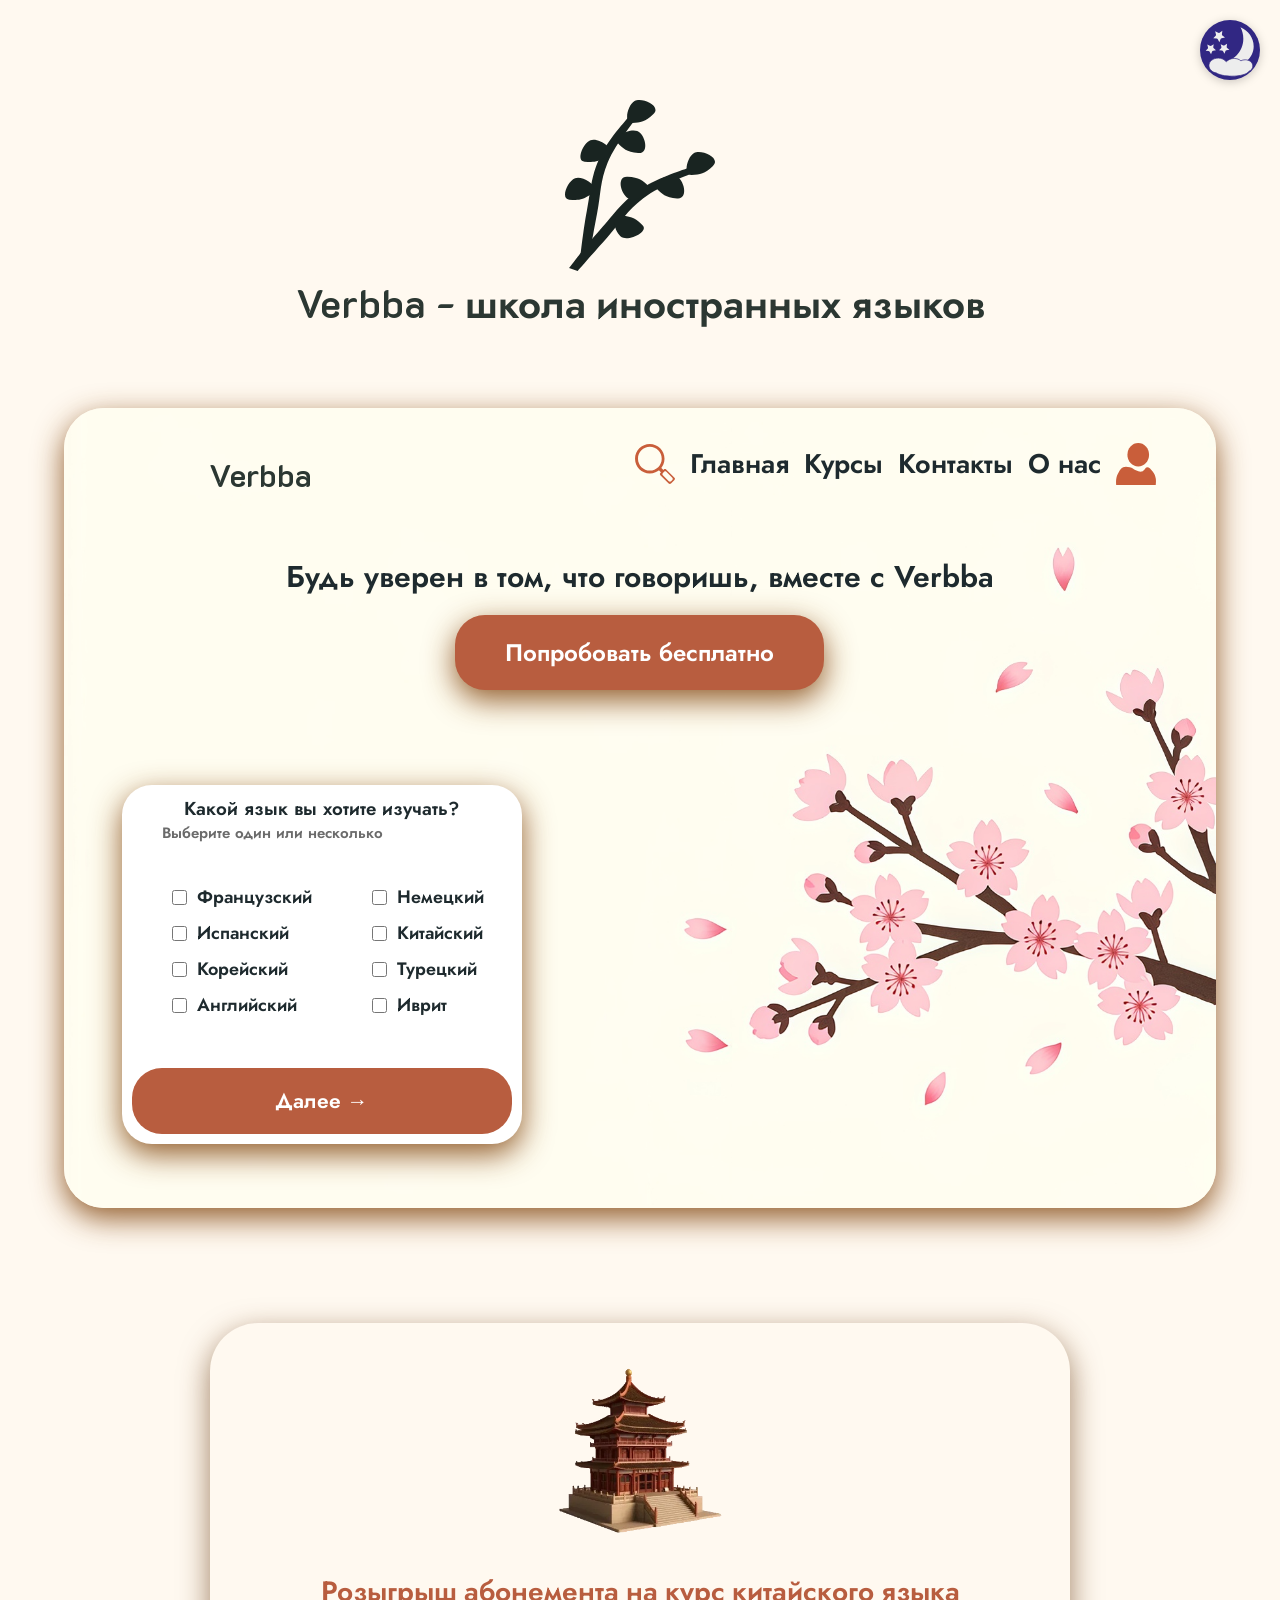
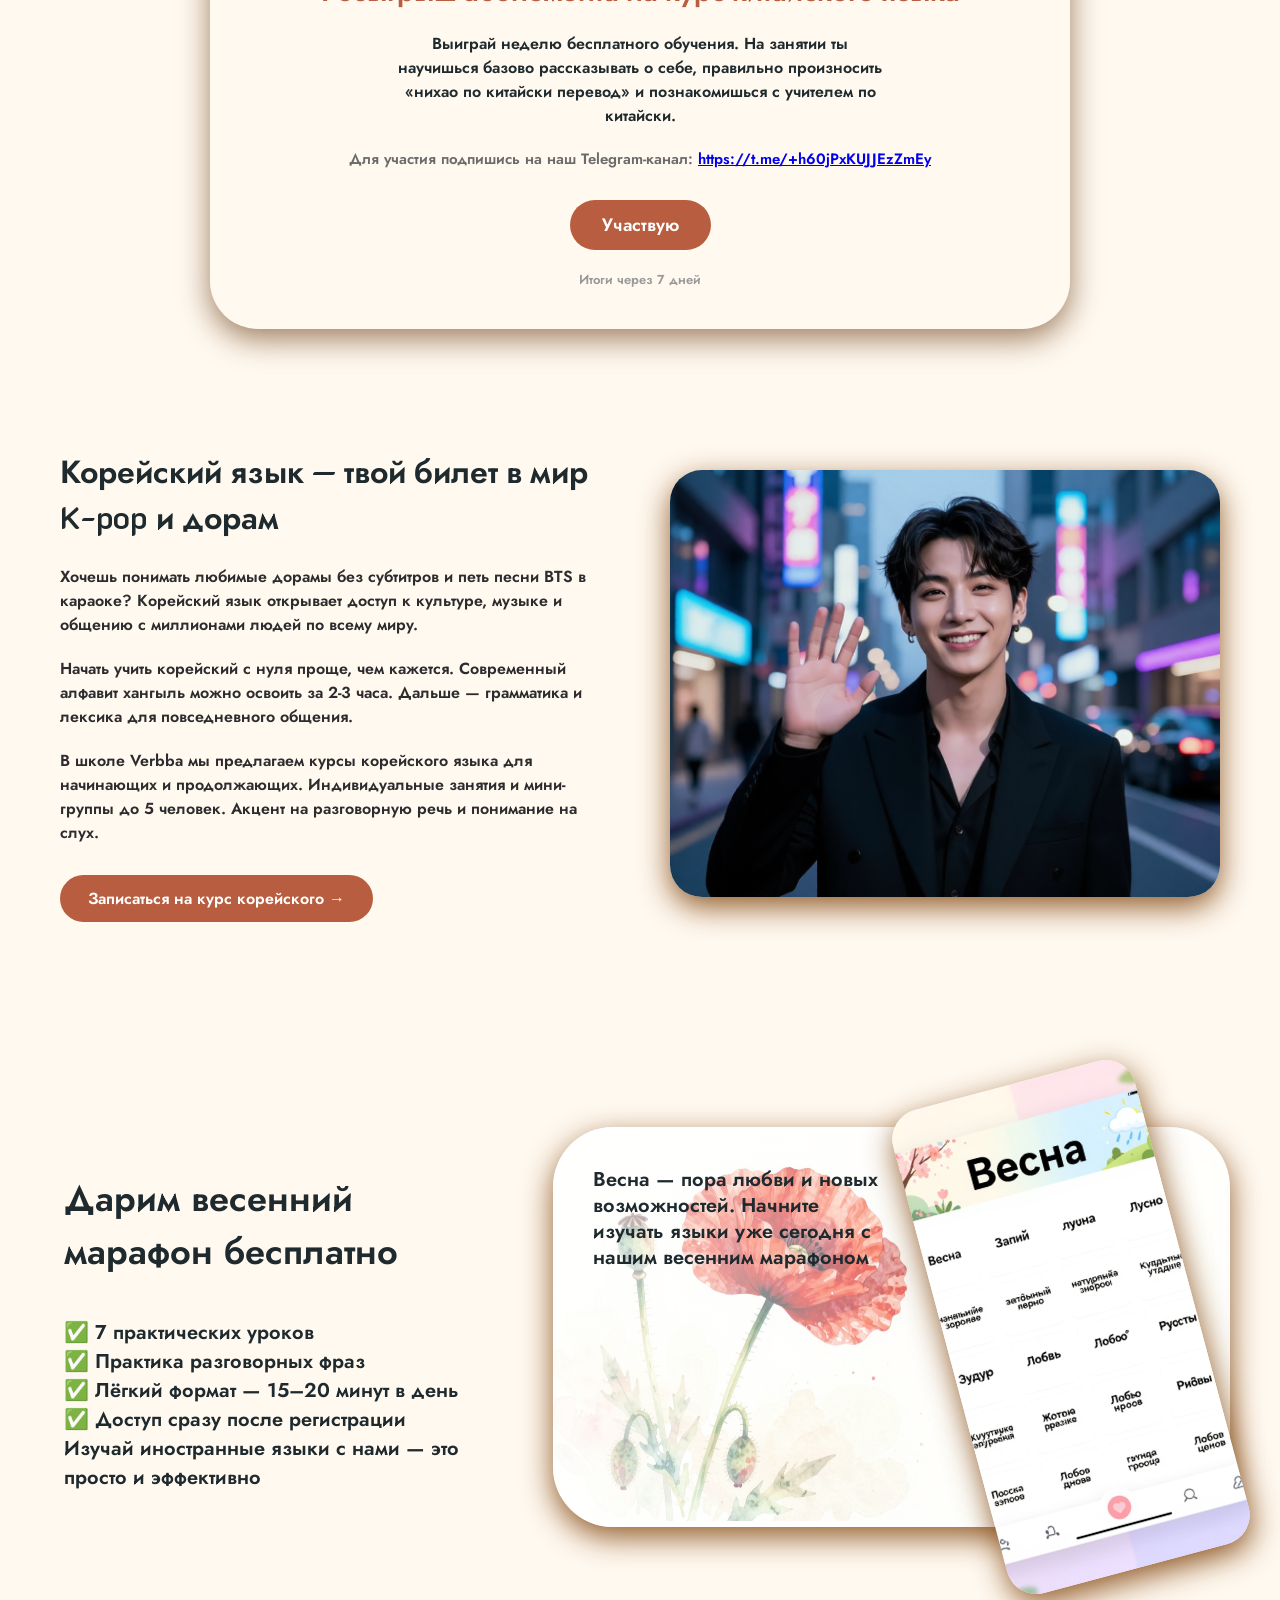
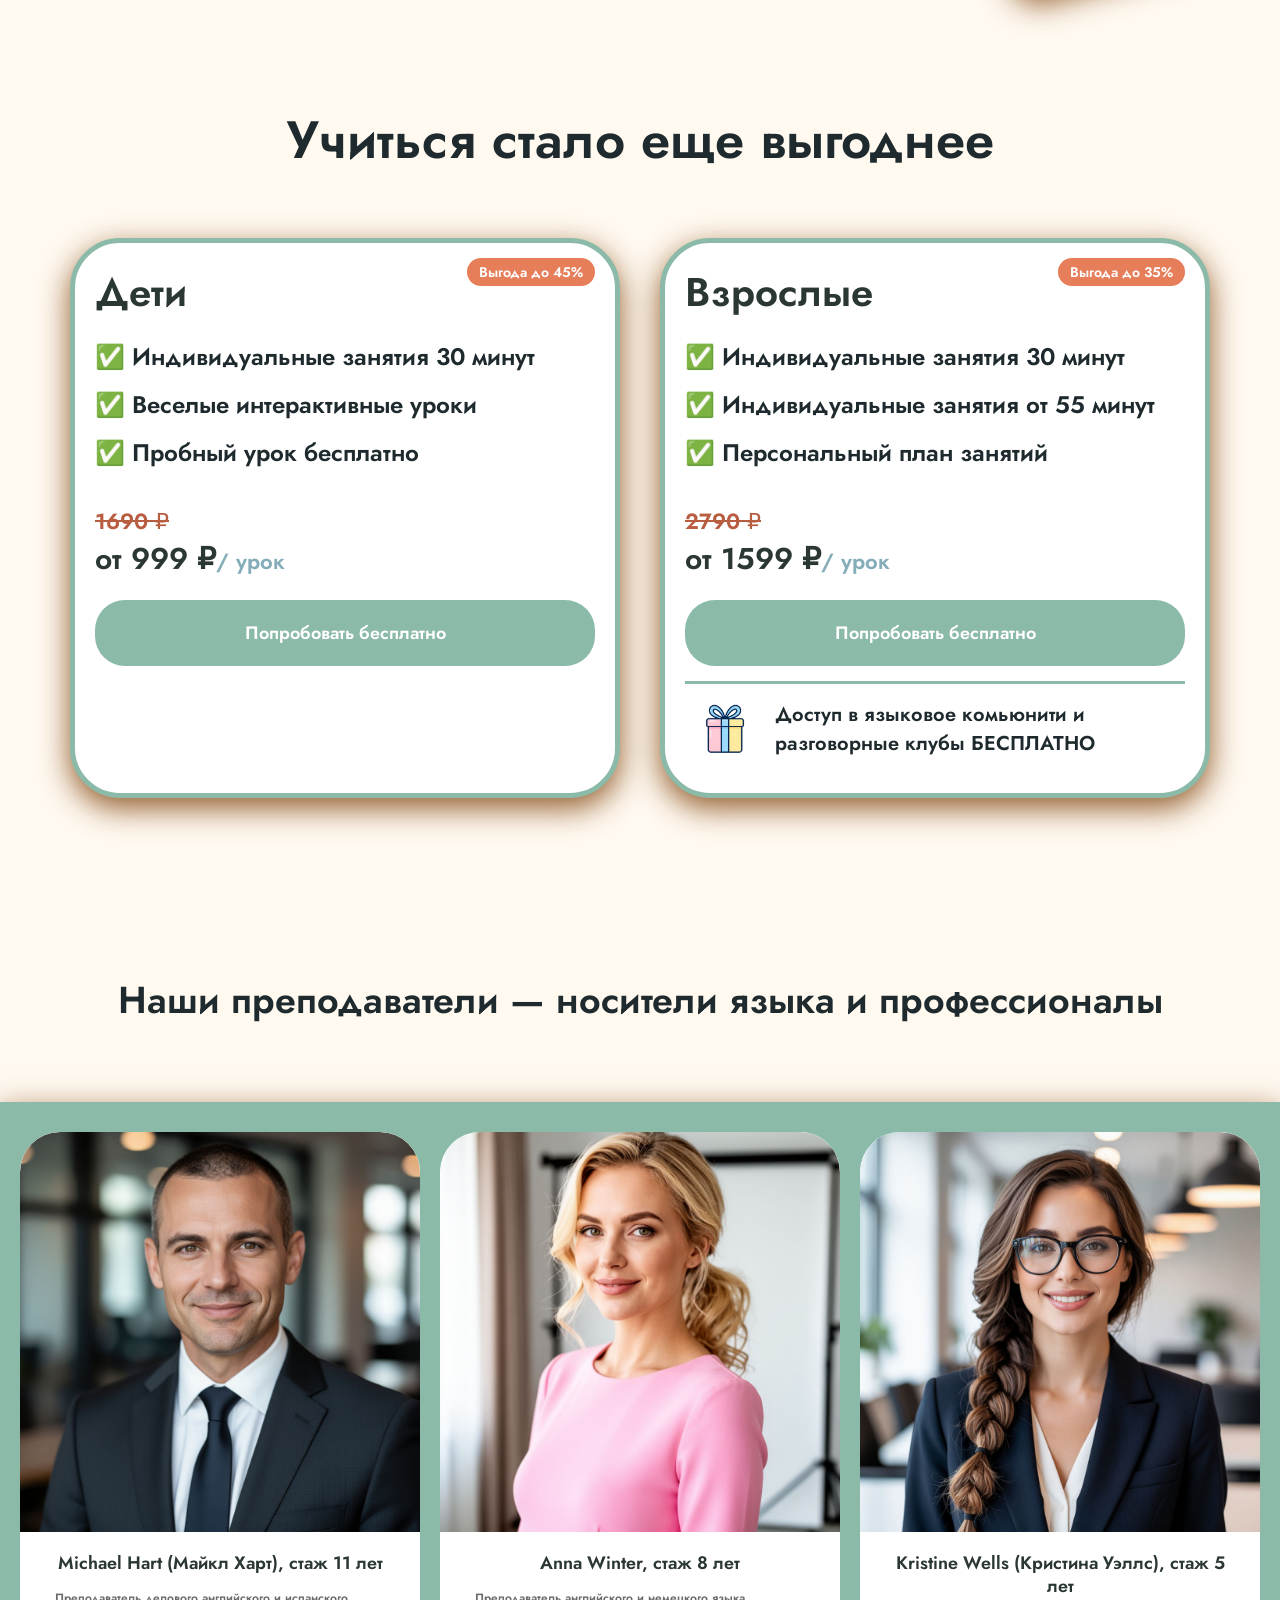
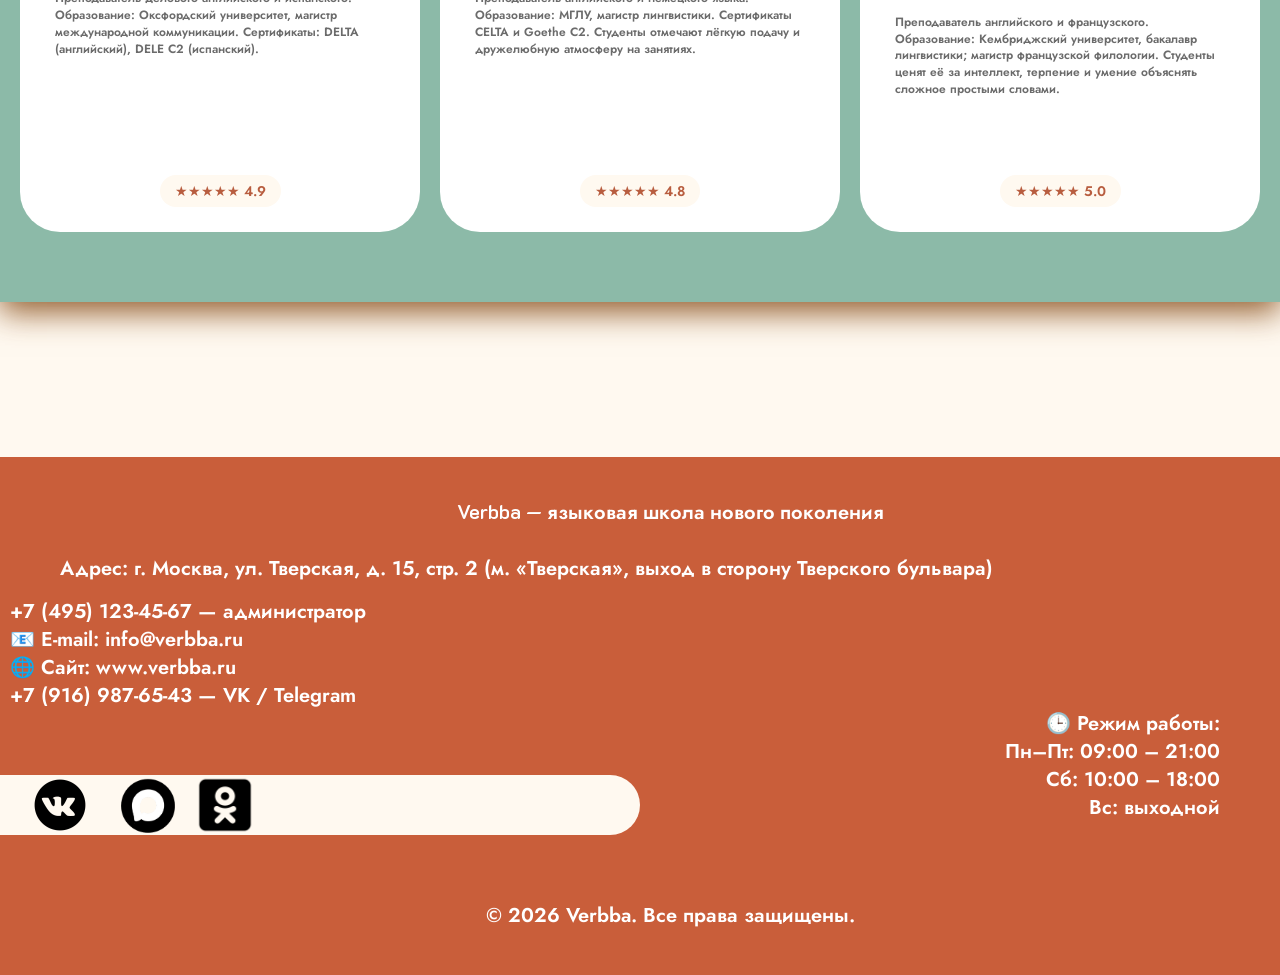
==== commit ec1f8461: "robots,sitemap,404" ====
--- a/index.html
+++ b/index.html
@@ -4,7 +4,7 @@
 <head>
     <meta charset="UTF-8">
     <meta name="viewport" content="width=device-width, initial-scale=1.0">
-    <title>Курсы иностранных языков Verbba | Главная</title>
+    <title>Курсы иностранных языков Verbba ~ Главная</title>
     <meta name="description"
         content="Обучим любому языку: китайский, английский, немецкий для переезда, повышения квалификации и другие языки. Верьте в себя с Verbba.">
     <meta name="keywords"
@@ -14,9 +14,22 @@
     <link id="tablet-css" rel="stylesheet" href="light/tablet.css"
         media="screen and (min-width: 600px) and (max-width: 1024px)">
     <link id="mobile-css" rel="stylesheet" href="light/mobile.css" media="screen and (max-width: 599px)">
-
     <script src="tema.js"></script>
-    <link rel="icon" type="image/png" href="img/icons/icon-max.png">
+    <!-- Yandex.Metrika counter -->
+    <script type="text/javascript">
+        (function (m, e, t, r, i, k, a) {
+            m[i] = m[i]function() { (m[i].a = m[i].a[]).push(arguments) };
+            m[i].l = 1 * new Date();
+            for (var j = 0; j < document.scripts.length; j++) { if (document.scripts[j].src === r) { return; } }
+            k = e.createElement(t), a = e.getElementsByTagName(t)[0], k.async = 1, k.src = r, a.parentNode.insertBefore(k, a)
+        })(window, document, 'script', 'https://mc.yandex.ru/metrika/tag.js?id=109841028', 'ym');
+
+        ym(109841028, 'init', { ssr: true, webvisor: true, clickmap: true, ecommerce: "dataLayer", referrer: document.referrer, url: location.href, accurateTrackBounce: true, trackLinks: true });
+    </script>
+    <noscript>
+        <div><img src="https://mc.yandex.ru/watch/109841028" style="position:absolute; left:-9999px;" alt="" /></div>
+    </noscript>
+    <!-- /Yandex.Metrika counter -->
 </head>
 
 <body>
@@ -249,26 +262,33 @@
     </main>
 
     <footer>
-        <div class="footer-content" itemscope itemtype="http://schema.org/Organization">
-            <span itemprop="name" style="display:none;">Verbba</span>
+        <!-- Микроразметка организации (видна роботам, не видна пользователям) -->
+        <div itemscope itemtype="http://schema.org/Organization" class="microrsm_foot">
+            <span itemprop="name">Verbba</span>
+            <a itemprop="url" href="https://maiiakoffsky.ru">https://maiiakoffsky.ru</a>
+            <span itemprop="logo">https://maiiakoffsky.ru/img/icons/logosv.svg</span>
+            <div itemprop="address" itemscope itemtype="http://schema.org/PostalAddress">
+                <span itemprop="streetAddress">ул. Тверская, д. 15, стр. 2</span>
+                <span itemprop="addressLocality">Москва</span>
+                <span itemprop="addressCountry">Россия</span>
+            </div>
+            <span itemprop="telephone">+7 (495) 123-45-67</span>
+            <span itemprop="email">info@verbba.ru</span>
+        </div>
+
+        <!-- Видимая часть подвала -->
+        <div class="footer-content">
             <p class="titlefoot">Verbba — языковая школа нового поколения</p>
-            <div itemprop="address" itemscope itemtype="http://schema.org/PostalAddress">
-                <p class="adress">Адрес: <span itemprop="streetAddress">г. Москва, ул. Тверская, д. 15, стр. 2</span>
-                    <span itemprop="addressLocality">(м. «Тверская», выход в сторону Тверского бульвара)</span>
-                </p>
-            </div>
-            <div class="info">
-                <span itemprop="telephone">+7 (495) 123-45-67</span> — администратор<br>
-                E-mail: <span itemprop="email">info@verbba.ru</span><br>
-                Сайт: <span itemprop="url">www.verbba.ru</span><br>
-                <span itemprop="telephone">+7 (916) 987-65-43</span> — VK / Telegram
-            </div>
-            <div class="rejim">
-                🕒 Режим работы:<br>
+            <p class="adress">Адрес: г. Москва, ул. Тверская, д. 15, стр. 2 (м. «Тверская», выход в сторону Тверского
+                бульвара)</p>
+            <p class="info">+7 (495) 123-45-67 — администратор<br>
+                📧 E-mail: info@verbba.ru<br>
+                🌐 Сайт: www.verbba.ru<br>
+                +7 (916) 987-65-43 — VK / Telegram</p>
+            <p class="rejim">🕒 Режим работы:<br>
                 Пн–Пт: 09:00 – 21:00<br>
                 Сб: 10:00 – 18:00<br>
-                Вс: выходной
-            </div>
+                Вс: выходной</p>
         </div>
         <div class="lenta">
             <a href="https://vk.com/maya_kote" class="VK"></a>
--- a/light/style.css
+++ b/light/style.css
@@ -25,9 +25,7 @@
     overflow-x: hidden;
 }
 
-/* ===== ЛОГОТИПЫ И ОБЩИЕ ЭЛЕМЕНТЫ ===== */
 .logo {
-    background-image: url("../img/icons/logosv.svg");
     width: 150px;
     height: 170px;
     background-position: center;
@@ -1402,11 +1400,6 @@
     margin-top: 10px;
 }
 
-.koreanbtn:hover {
-    background-color: #9A4A32;
-    transform: scale(1.02);
-}
-
 .koreanimage {
     flex: 1;
     min-width: 280px;
@@ -1490,7 +1483,8 @@
     font-family: 'k2d', 'jost', sans-serif;
     font-size: 32px;
     font-weight: 600;
-    color: #B85D3F;
+    color:#538b73;
+;
     margin-bottom: 24px;
     text-align: center;
 }
@@ -1505,7 +1499,7 @@
 }
 
 .studydesc strong {
-    color: #B85D3F;
+    color: #538b73;
     font-weight: 600;
 }
 
@@ -1518,4 +1512,12 @@
         opacity: 1;
         transform: translateY(0);
     }
+}
+.microrsm_foot {
+    font-size: 0;
+    height: 0;
+    opacity: 0;
+    pointer-events: none;
+    overflow: hidden;
+    position: absolute;
 }
--- a/light/style.css
+++ b/light/style.css
@@ -25,9 +25,7 @@
     overflow-x: hidden;
 }
 
-/* ===== ЛОГОТИПЫ И ОБЩИЕ ЭЛЕМЕНТЫ ===== */
 .logo {
-    background-image: url("../img/icons/logosv.svg");
     width: 150px;
     height: 170px;
     background-position: center;
@@ -1402,11 +1400,6 @@
     margin-top: 10px;
 }
 
-.koreanbtn:hover {
-    background-color: #9A4A32;
-    transform: scale(1.02);
-}
-
 .koreanimage {
     flex: 1;
     min-width: 280px;
@@ -1490,7 +1483,8 @@
     font-family: 'k2d', 'jost', sans-serif;
     font-size: 32px;
     font-weight: 600;
-    color: #B85D3F;
+    color:#538b73;
+;
     margin-bottom: 24px;
     text-align: center;
 }
@@ -1505,7 +1499,7 @@
 }
 
 .studydesc strong {
-    color: #B85D3F;
+    color: #538b73;
     font-weight: 600;
 }
 
@@ -1518,4 +1512,12 @@
         opacity: 1;
         transform: translateY(0);
     }
+}
+.microrsm_foot {
+    font-size: 0;
+    height: 0;
+    opacity: 0;
+    pointer-events: none;
+    overflow: hidden;
+    position: absolute;
 }
